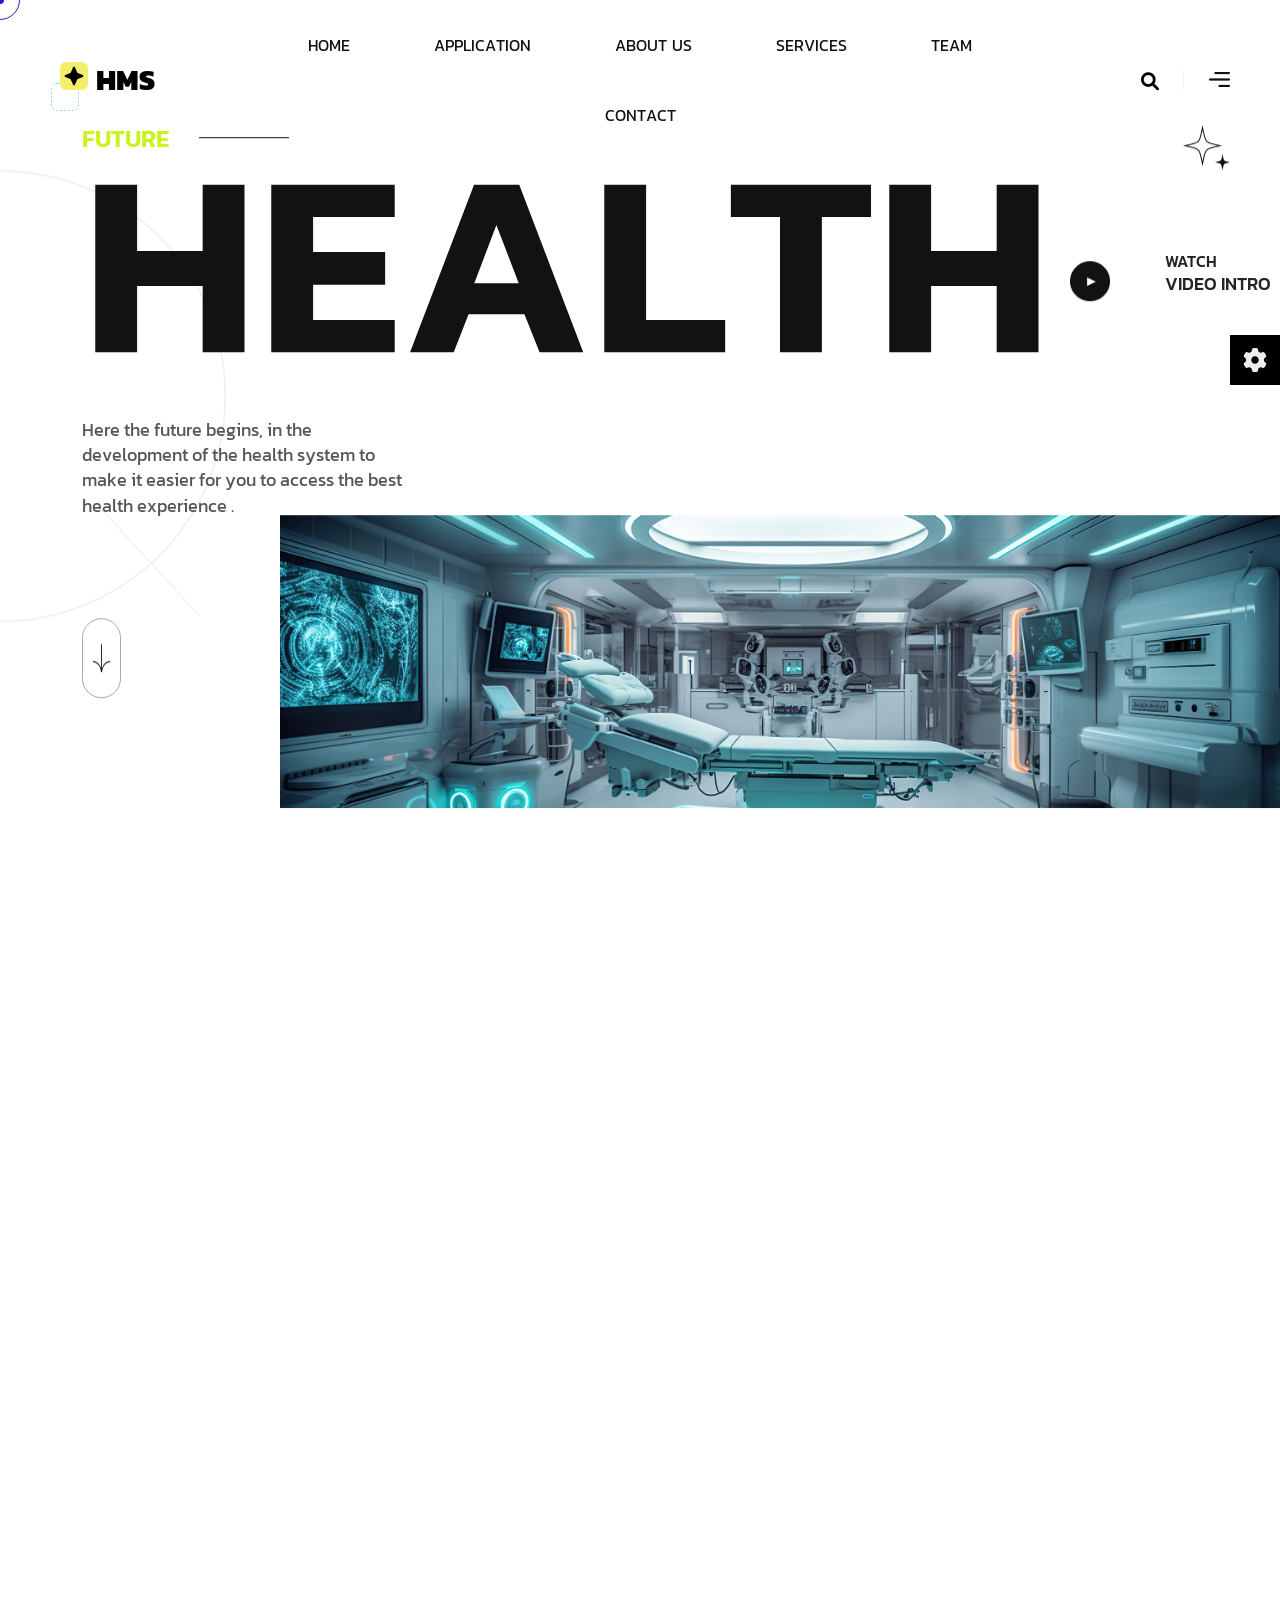
==== index.html @ f3e3e123 "First Commit" ====
<!DOCTYPE html>
<html lang="en">

<head>
    <meta charset="UTF-8">
    <meta http-equiv="X-UA-Compatible" content="IE=edge">
    <meta name="viewport" content="width=device-width, initial-scale=1.0">
    <meta name="description" content="Axtra HTML5 Template">

    <title>Home - HMS By MrEchoFi_Tanjib</title>

    <!-- Fav Icon -->
    <link rel="icon" type="image/x-icon" href="assets/imgs/logo/favicon.png">

    <!-- Google Fonts -->
    <link rel="preconnect" href="https://fonts.googleapis.com">
    <link rel="preconnect" href="https://fonts.gstatic.com" crossorigin>
    <link href="https://fonts.googleapis.com/css2?family=Kanit:wght@300;400;500;600;700&display=swap" rel="stylesheet">

    <!-- All CSS files -->
    <link rel="stylesheet" href="assets/css/bootstrap.min.css">
    <link rel="stylesheet" href="assets/css/all.min.css">
    <link rel="stylesheet" href="assets/css/swiper-bundle.min.css">
    <link rel="stylesheet" href="assets/css/progressbar.css">
    <link rel="stylesheet" href="assets/css/meanmenu.min.css">
    <link rel="stylesheet" href="assets/css/master.css">
    <link rel="stylesheet" href="style.css">
    
</head>


<body>
    <!-- Cursor Animation -->
    <div class="cursor1"></div>
    <div class="cursor2"></div>


    <!-- Preloader -->
    <div class="preloader">
        <div class="loading">
            <div class="bar bar1"></div>
            <div class="bar bar2"></div>
            <div class="bar bar3"></div>
            <div class="bar bar4"></div>
            <div class="bar bar5"></div>
            <div class="bar bar6"></div>
            <div class="bar bar7"></div>
            <div class="bar bar8"></div>
        </div>
    </div>


    <!-- Switcher Area Start -->
    <div class="switcher__area">
        <div class="switcher__icon">
            <button id="switcher_open"><i class="fa-solid fa-gear"></i></button>
            <button id="switcher_close"><i class="fa-solid fa-xmark"></i></button>
        </div>

        <div class="switcher__items">
            <div class="switcher__item">
                <div class="switch__title-wrap">
                    <h2 class="switcher__title">Cursor</h2>
                </div>
                <div class="switcher__btn">
                    <select name="cursor-style" id="cursor_style">
            <option value="1">default</option>
            <option selected value="2">animated</option>
          </select>
                </div>
            </div>

            <div class="switcher__item">
                <div class="switch__title-wrap">
                    <h2 class="switcher__title">mode</h2>
                </div>
                <div class="switcher__btn mode-type wc-col-2">
                    <button class="active" data-mode="light">light</button>
                    <button data-mode="dark">dark</button>
                </div>
            </div>

            <div class="switcher__item">
                <div class="switch__title-wrap">
                    <h2 class="switcher__title">Language Support</h2>
                </div>
                <div class="switcher__btn lang_dir wc-col-2">
                    <button class="active" data-mode="ltr">AR</button>
                    <button data-mode="rtl">EN</button>
                </div>
            </div>
        </div>
    </div>
    <!-- Switcher Area End -->



    <!-- Scroll Smoother -->
    <div class="has-smooth" id="has_smooth"></div>


    <!-- Go Top Button -->
    <button id="scroll_top" class="scroll-top"><i class="fa-solid fa-arrow-up"></i></button>


    <!-- Header area start -->
 <div class="experience"></div>  
    <header class="header__area-3">
        <div class="header__inner-3">
            <div class="header__logo-2">
                <div class="navigation__logo">
                    <div class="navigation__logo-logomark"><svg width="28" height="28" viewBox="0 0 28 28" fill="none" xmlns="http://www.w3.org/2000/svg"><rect width="28" height="28" rx="6" fill="#F3EF6A"/><path d="M13.0788 5.18059C13.4229 4.36611 14.5771 4.36611 14.9212 5.18059L17.1088 10.3591C17.2101 10.599 17.401 10.7899 17.6409 10.8912L22.8194 13.0788C23.6339 13.4229 23.6339 14.5771 22.8194 14.9212L17.6409 17.1088C17.401 17.2101 17.2101 17.401 17.1088 17.6409L14.9212 22.8194C14.5771 23.6339 13.4229 23.6339 13.0788 22.8194L10.8912 17.6409C10.7899 17.401 10.599 17.2101 10.3591 17.1088L5.18059 14.9212C4.36611 14.5771 4.36611 13.4229 5.18059 13.0788L10.3591 10.8912C10.599 10.7899 10.7899 10.599 10.8912 10.3591L13.0788 5.18059Z" fill="black"/></svg>                <svg width="28" height="28" viewBox="0 0 28 28" fill="none" xmlns="http://www.w3.org/2000/svg"><rect x="0.5" y="0.5" width="27" height="27" rx="5.5" stroke="#93D5E1" stroke-linejoin="round" stroke-dasharray="2 2"/></svg></div>
                    <h1 class="navigation__logo-title">HMS</h1>
                </div>
                <!--
                <a href="index.html" class="logo-dark"><img src="assets/imgs/logo/logo-blac.png" alt="Site Logo" height="50px" width="210px"></a>
                <a href="index.html" class="logo-light"><img src="assets/imgs/logo/site-logo-white-.png" alt="Site Logo" height="50px" width="220px"></a>
                -->
            </div>
            <div class="header__nav-2">
                <ul class="main-menu-3 menu-anim">
                    <li class="has-megamenu"><a href="#">home</a>
                        <ul class="mega-menu">
                            <li>
                                <div class="menu-heading">application</div>
                                
                                <ul>
                                    <button onclick="location.href='appication.html'" class="bu1"></button>
                                    <li><a href="application.html">review application</a></li>
                                   
                                </ul>
                            </li>
                            <li>
                                <div class="menu-heading">about us</div>
                                <ul>
                                    <li><a href="about.html">about a patient</a></li>
                                    <li><a href="about.html">about doctors</a></li>
                                    <li><a href="about.html">about medicines</a></li>
                                    
            
                                </ul>
                            </li>
                            <li>
                                <div class="menu-heading">service</div>
                                <ul>

                                    
                                    <li><a href="service.html">service patient</a></li>
                                    <li><a href="service.html">service doctors</a></li>
                                </ul>
                            </li>
                            <li>
                                <div class="menu-heading">Team</div>
                                <ul>
                                    <li><a href="ifteam.html">about team</a></li>
                                </ul>
                            </li>
                            <li>
                                <div class="menu-heading">contact</div>
                                <ul>
                                    <li><a href="contact.html">contact us</a></li>
                                   
                                    
                                </ul>
                            </li>
                        </ul>
                    </li>
                    <li><a href="application.html">application</a>
                    </li>
                    <li class="has-megamenu"><a href="about.html">ABOUT US</a>
                    </li>
                    <li><a href="service_app.html">services</a>
                        <ul class="main-dropdown">
                            <li><a href="service.html">service</a></li>
                            
                        </ul>
                    </li>
                    <li><a href="ifteam.html">team</a></li>
                    <li><a href="contact.html">CONTACT</a></li>
                </ul>
            </div>
            <div class="header__nav-icon-3">
                <button class="search-icon" id="search_icon"><i class="fa-solid fa-magnifying-glass"></i></button>
                <button class="search-icon" id="search_close"><i class="fa-solid fa-xmark"></i></button>
                <button id="open_offcanvas"><img src="assets/imgs/icon/menu-black.png" alt="Menubar Icon"></button>
            </div>
        </div>
    </header>
    <div class="header__search">
        <form action="#">
            <input type="text" name="s" id="s" placeholder="Search..">
        </form>
    </div>
    <!-- Header area end -->


    <!-- Offcanvas area start -->
    <div class="offcanvas__area">
        <div class="offcanvas__body">
            <div class="offcanvas__left">
                <div class="offcanvas__logo">

                    <div class="navigation__logo">
                        <div class="navigation__logo-logomark"><svg width="28" height="28" viewBox="0 0 28 28" fill="none" xmlns="http://www.w3.org/2000/svg"><rect width="28" height="28" rx="6" fill="#F3EF6A"/><path d="M13.0788 5.18059C13.4229 4.36611 14.5771 4.36611 14.9212 5.18059L17.1088 10.3591C17.2101 10.599 17.401 10.7899 17.6409 10.8912L22.8194 13.0788C23.6339 13.4229 23.6339 14.5771 22.8194 14.9212L17.6409 17.1088C17.401 17.2101 17.2101 17.401 17.1088 17.6409L14.9212 22.8194C14.5771 23.6339 13.4229 23.6339 13.0788 22.8194L10.8912 17.6409C10.7899 17.401 10.599 17.2101 10.3591 17.1088L5.18059 14.9212C4.36611 14.5771 4.36611 13.4229 5.18059 13.0788L10.3591 10.8912C10.599 10.7899 10.7899 10.599 10.8912 10.3591L13.0788 5.18059Z" fill="black"/></svg>                <svg width="28" height="28" viewBox="0 0 28 28" fill="none" xmlns="http://www.w3.org/2000/svg"><rect x="0.5" y="0.5" width="27" height="27" rx="5.5" stroke="#93D5E1" stroke-linejoin="round" stroke-dasharray="2 2"/></svg></div>
                        <h1 class="navigation__logo-title" style="color: white;">HMS</h1>
                    </div>

                                    
                </div>
                <div class="offcanvas__social">
                    <h3 class="social-title">Follow Us</h3>
                    <ul>
                       
                        <li><a href="#">Instagram</a></li>
                        <li><a href="#">Facebook</a></li>
                        <li><a href="#">Twitter</a></li>
                       
                    </ul>
                </div>
                <div class="offcanvas__links">
                    <ul>
                        <li><a href="about.html">About</a></li>
                        <li><a href="contact.html">contact</a></li>
                        <li><a href="service.html">service</a></li>
                        <li><a href="ifteam.html">Team</a></li>
                    </ul>
                </div>
            </div>
            <div class="offcanvas__mid">
                <div class="offcanvas__menu-wrapper">
                    <nav class="offcanvas__menu">
                        <ul class="menu-anim">
                            <li><a>home</a>
                                <ul>
                                    <li><a href="application.html">review application</a></li>
                                    
                                    <li><a href="about.html">about a patient </a></li>
                                    <li><a href="about.html">about doctors</a></li>
                                    <li><a href="about.html">about medicines</a></li>
                                    
                                    
                                    <li><a href="service.html">service patient</a></li>
                                    <li><a href="service.html">service doctors</a></li>
                                    <li><a href="ifteam.html">about team</a></li>
                                    <li><a href="contact.html">contact us</a></li>
                                    
                                </ul>
                            </li>
                            <li>
                                <a href="application.html">application</a>
                                <ul></ul>
                            </li>
                            <li>
                                <a href="about.html">about us</a>
                                <ul></ul>
                            </li>
                            <li>
                                <a>service</a>
                                <ul>

                                    <li>
                                        <a href="service.html">Service</a>
                                    </li>
                                    <li>
                                        <a href="service_app.html">service app</a>
                                        
                                    </li>
                                    
                                </ul>
                            </li>
                            <li>
                                <a href="ifteam.html">team</a>
                                <ul></ul>
                            </li>
                            <li>
                                <a href="contact.html">contact</a>
                            </li>
                        </ul>
                    </nav>
                </div>
            </div>
            <div class="offcanvas__right">
                <div class="offcanvas__search">
                    <form action="#">
                        <input type="text" name="search" placeholder="Search keyword">
                        <button><i class="fa-solid fa-magnifying-glass"></i></button>
                    </form>
                </div>
                <div class="offcanvas__contact">
                    <h3>Get in touch</h3>
                    <ul>
                        <li><a href="tel:02094980547">+880 1407296777</a></li>
                        <li><a href="HealthHup@gmail.com"> HMS_masud er mare bap@gmail.com</a></li>
                        <li>Bangladesh, West rajabazar, 58/cha/2</li>
                    </ul>
                </div>
                <img src="assets/imgs/shape/11.png" alt="shape" class="shape-1">
                <img src="assets/imgs/shape/12.png" alt="shape" class="shape-2">
            </div>
            <div class="offcanvas__close">
                <button type="button" id="close_offcanvas"><i class="fa-solid fa-xmark"></i></button>
            </div>
        </div>
    </div>
    <!-- Offcanvas area end -->


   
    
    <div id="smooth-wrapper">
        
        <div id="smooth-content">
            
            <main>


                <!-- Hero area start -->
            
                <section class="hero__area-3">
                
                    
                    
                    <div class="container">
                        <div class="row">
                            <div class="col-xxl-12">
                                <div class="hero__inner-3">
                                    <div class="sec-title-wrapper">
                                        <h2 class="sec-sub-title" style="color:#c9f31d;">Future</h2>
                                        <h3 class="sec-title title-left">Health</h3>
                                        
                                    </div>
                                    <div class="hero__text-3">
                                        <p class="hero__text-animation">Here the future begins, in the development of the health system to make it easier for you to access the best health experience .</p>
                                        



                                    </div>
                                    
                                    
                                    <div class="scroll-down">
                                        
                                        <span>
                                            
                                            <button><img src="assets/imgs/icon/arrow-down-sm.png" alt="arrow icon"></button>
                                        </span>
                                        
                                    </div>
                                    
                                    
                                </div>
                            </div>
                        </div>
                    </div>
                    
                    
                    <div class="wrapper">
                        <div class="video-info">
                            <div class="video-intro">
                                <input id="video_check" type="checkbox">
                                <div class="intro-title">
                                    <h4 class="video-title">Watch <span>video intro</span></h4>
                                    <h4 class="video-title close-video-title">Close <span>video intro</span></h4>
                                </div>
                                <div class="video">
                                    <video src="assets/video/hero-3.mp4" loop muted autoplay playsinline></video>
                                </div>

                            </div>
                        </div>
                    </div>
                    

                    <div class="hero3-img-ani">
                        <img src="assets/imgs/hero/3/1.jpeg" alt="Hero Image" class="hero3-img">
                        
                    </div>
                    
                    
                </section>
                


                <!-- Brand area start -->
                <section class="brand__area">
                    <div class="container pt-140 pb-140">
                        <div class="row">
                            <div class="col-xxl-12">
                                <h2 class="brand__title-3 title-anim">Our work with the world's largest companies
                                </h2>
                                <div class="brand__list-3">
                                    <div class="brand__item-2 fade_bottom">
                                        <img src="assets/imgs/brand/1.png" alt="Brand Logo">
                                    </div>
                                    <div class="brand__item-2 fade_bottom">
                                        <img src="assets/imgs/brand/2.png" alt="Brand Logo">
                                    </div>
                                    <div class="brand__item-2 fade_bottom">
                                        <img src="assets/imgs/brand/3.png" alt="Brand Logo">
                                    </div>
                                    <div class="brand__item-2 fade_bottom">
                                        <img src="assets/imgs/brand/4.png" alt="Brand Logo">
                                    </div>
                                    <div class="brand__item-2 fade_bottom">
                                        <img src="assets/imgs/brand/5.png" alt="Brand Logo">
                                    </div>
                                    <div class="brand__item-2 fade_bottom">
                                        <img src="assets/imgs/brand/6.png" alt="Brand Logo">
                                    </div>
                                </div>
                            </div>
                        </div>
                    </div>
                </section>
                <!-- Brand area end -->


                <!-- About area start -->
                <section class="about__area-3">
                    <div class="container pt-140 pb-110">
                        <div class="row">
                            <div class="col-xxl-6 col-xl-6 col-lg-6 col-md-6">
                                <div class="about__img-3">
                                    <img src="assets/imgs/about/3/1.jpg" alt="About Thumbnail" data-speed="auto">
                                </div>
                            </div>

                            <div class="col-xxl-6 col-xl-6 col-lg-6 col-md-6">
                                <div class="sec-title-wrapper">
                                    <h2 class="sec-sub-title title-anim">Who We Are</h2>
                                    <h3 class="sec-title title-anim">We are leading Health System Medical in Bangladesh and we proud to be a member of Mr. EchoFi Foundation.</h3>
                                </div>
                                <div class="sec-text-wrapper">
                                    <div class="sec-text text-anim">
                                        <p>We offer you an integrated health and medical system, which includes all parties from patients,
                                             doctors and even pharmacies,
                                             to make it easier for you to reach the best health in the fastest time,
                                             you can communicate with the best doctors and research in all pharmacies and you are at home using the latest technology.
                                        </p>
                                        <div class="btn_wrapper">
                                            <a class="wc-btn-light btn-hover btn-item" href="about.html"><span></span> sign up <i
                          class="fa-solid fa-arrow-right"></i></a>
                                        </div>
                                    </div>
                                </div>
                            </div>
                        </div>
                    </div>
                </section>
                <!-- About area end -->


                <!-- Service area start -->
                <section class="service__area-3 pb-150">
                    <div class="container">
                        <div class="row">
                            <div class="col-xxl-12">
                                <div class="sec-title-wrapper pt-130 text-anim">
                                    <h2 class="sec-sub-title title-anim"  >Services</h2>
                                    <h3 class="sec-title title-anim" >Our System <br> Services</h3>
                                    <p>Everyone today relies on traditional means of health and peace to visit a doctor and search for pharmacies and doctor's disclosures that may contain errors, we offer all this using artificial intelligence.</p>
                                </div>
                            </div>
                        </div>

                        <div class="row">
                            <div class="col-xx-12">
                                <div class="service__list-3">
                                    <div class="service__item-3 service_animation">
                                        <h3><a href="service-details.html" class="service__title-3">Communicate  <br>the best doctors</a></h3>
                                        <div class="service__content-3">
                                            <p> You can search for your nearest doctors, contact them and book an appointment .
                                            </p>
                                            <ul class="">
                                                <li>+ All Social Communication</li>
                                                <li>+ chating and video</li>
                                                <li> </li>
                                            </ul>
                                        </div>
                                        <div class="service__btn-3">
                                            <div class="btn_wrapper">
                                                <a href="service-details.html" class="wc-btn-black btn-hover btn-item"><span></span> Details
                          <i class="fa-solid fa-arrow-right"></i></a>
                                            </div>
                                        </div>

                                        <div class="service__hover-3" style="background-image: url(assets/imgs/service/3/1.jpg);"></div>
                                    </div>

                                    <div class="service__item-3 service_animation">
                                        <h3><a href="service-details.html" class="service__title-3 ">Application<br>as a doctor</a></h3>
                                        <div class="service__content-3">
                                            <p>You can apply to become our doctor, to reach all places.
                                            </p>
                                            <ul class="">
                                                <li>+ Application</li>
                                                <li>+ doctor</li>
                                                <li>+ prescription</li>
                                            </ul>
                                        </div>
                                        <div class="service__btn-3">
                                            <div class="btn_wrapper">
                                                <a href="service-details.html" class="wc-btn-black btn-hover btn-item"><span></span> Details
                          <i class="fa-solid fa-arrow-right"></i></a>
                                            </div>
                                        </div>

                                        <div class="service__hover-3" style="background-image: url(assets/imgs/service/3/2.jpg);"></div>
                                    </div>

                                    <div class="service__item-3 service_animation">
                                        <h3 class=""><a href="service-details.html" class="service__title-3">Electronic
                        <br>prescription</a></h3>
                                        <div class="service__content-3">
                                            <p>It is easy to write medicines, correct clerical errors, and discover opposing medicines.
                                            </p>
                                            <ul class="">
                                                <li>+ correcting errors</li>
                                                <li>+ Contradictory medicines</li>
                                                <li>+ Drug classification</li>
                                            </ul>
                                        </div>
                                        <div class="service__btn-3">
                                            <div class="btn_wrapper">
                                                <a href="service-details.html" class="wc-btn-black btn-hover btn-item"><span></span> Details
                          <i class="fa-solid fa-arrow-right"></i></a>
                                            </div>
                                        </div>

                                        <div class="service__hover-3" style="background-image: url(assets/imgs/service/3/3.jpg);"></div>
                                    </div>

                                    <div class="service__item-3 service_animation">
                                        <h3 class=""><a href="service-details.html" class="service__title-3">Pharmacy
                        <br>& Medicine</a></h3>
                                        <div class="service__content-3">
                                            <p>It features the offer of nearby pharmacies that contain the medicines you need and show alternatives to medicines that are not available in them.
                                            </p>
                                            <ul class="">
                                                <li>+ Map of pharmacies</li>
                                                <li>+ Pharmacies Classification</li>
                                                <li>+ alternative medicines</li>
                                            </ul>
                                        </div>
                                        <div class="service__btn-3">
                                            <div class="btn_wrapper">
                                                <a href="service-details.html" class="wc-btn-black btn-hover btn-item"><span></span> Details
                          <i class="fa-solid fa-arrow-right"></i></a>
                                            </div>
                                        </div>

                                        <div class="service__hover-3" style="background-image: url(assets/imgs/service/3/4.jpg);"></div>
                                    </div>

                                    <div class="service3__img-wrap">
                                        <div class="service3__img"></div>
                                    </div>
                                </div>
                            </div>

                        </div>
                    </div>
                </section>
                <!-- Service area end -->


                <!-- Portfolio area start -->
                <section class="portfolio__area-3">
                    <div class="container pt-100 pb-150">
                        <div class="row">
                            <div class="col-xxl-12">
                                <div class="sec-title-wrapper">
                                    <h2 class="sec-sub-title title-anim">Featured <br>Work</h2>
                                </div>
                            </div>
                        </div>

                        <div class="row">
                            <div class="col-xxl-12">
                                <div class="swiper portfolio__slider-3">
                                    <div class="swiper-wrapper">
                                        <div class="swiper-slide">
                                            <div class="portfolio__slide-3">
                                                <a href="service-details.html">
                                                    <h3 class="portfolio__title-3">Medical<span>integra </span> 2024</h3>
                                                    <img src="assets/imgs/portfolio/3/2.jpg" alt="Portfolio Image">
                                                </a>
                                            </div>
                                        </div>
                                        <div class="swiper-slide">
                                            <div class="portfolio__slide-3">
                                                <a href="service-details.html">
                                                    <h3 class="portfolio__title-3">Health <span>Website</span> 2025</h3>
                                                    <img src="assets/imgs/portfolio/3/1.jpg" alt="Portfolio Image">
                                                </a>
                                            </div>
                                        </div>
                                        <div class="swiper-slide">
                                            <div class="portfolio__slide-3">
                                                <a href="service-details.html">
                                                    <h3 class="portfolio__title-3">APPs <span>doctors</span> 2025</h3>
                                                    <img src="assets/imgs/portfolio/3/3.jpg" alt="Portfolio Image">
                                                </a>
                                            </div>
                                        </div>
                                        <div class="swiper-slide">
                                            <div class="portfolio__slide-3">
                                                <a href="service-details.html">
                                                    <h3 class="portfolio__title-3">PHARM <span>PRESCRIP</span> 2025</h3>
                                                    <img src="assets/imgs/portfolio/3/4.jpg" alt="Portfolio Image">
                                                </a>
                                            </div>
                                        </div>
                                    </div>

                                    <div class="swiper-pagination"></div>

                                    <div class="swiper-btn">
                                        <div class="pp-prev"><i class="fa-solid fa-arrow-left"></i></div>
                                        <div class="pp-next"><i class="fa-solid fa-arrow-right"></i></div>
                                    </div>
                                </div>
                            </div>
                        </div>
                    </div>
                </section>
                <!-- Portfolio area end -->


                <!-- Testimonial area start -->
                <section class="testimonial__area-3">
                    <div class="container">
                        <div class="row">
                            <div class="col-xxl-12">
                                <div class="swiper testimonial__slider-3">
                                    <div class="swiper-wrapper">
                                        <div class="swiper-slide testimonial__slide-3">
                                            <p>When we talk about healthup, we talk about the best model to help with health matters, it has made my life easier, I want to thank them, and I advise everyone to try it.</p>
                                            <h2 class="client__name-3">D . Md. Abu Naser Nayeem</h2>
                                            <h3 class="client__role-3">Managing Director</h3>
                                        </div>
                                        <div class="swiper-slide testimonial__slide-3">
                                            <p>When we talk about healthup, we talk about the best model to help with health matters, it has made my life easier, I want to thank them, and I advise everyone to try it.</p>
                                            <h2 class="client__name-3">D . Tanjib Isham</h2>
                                            <h3 class="client__role-3">Managing Director</h3>
                                        </div>
                                        <div class="swiper-slide testimonial__slide-3">
                                            <p>When we talk about healthup, we talk about the best model to help with health matters, it has made my life easier, I want to thank them, and I advise everyone to try it.</p>
                                            <h2 class="client__name-3">Mr. EchoFi</h2>
                                            <h3 class="client__role-3">Managing Director</h3>
                                        </div>
                                        <div class="swiper-slide testimonial__slide-3">
                                            <p>When we talk about healthup, we talk about the best model to help with health matters, it has made my life easier, I want to thank them, and I advise everyone to try it.</p>
                                            <h2 class="client__name-3">Abdullah Al Masud</h2>
                                            <h3 class="client__role-3">Managing Director</h3>
                                        </div>
                                        <div class="swiper-slide testimonial__slide-3">
                                            <p>When we talk about healthup, we talk about the best model to help with health matters, it has made my life easier, I want to thank them, and I advise everyone to try it.</p>
                                            <h2 class="client__name-3">Rudro</h2>
                                            <h3 class="client__role-3">Managing Director</h3>
                                        </div>
                                    </div>
                                    <div class="next-button swipper-btn"><i class="fa-solid fa-arrow-left"></i></div>
                                    <div class="prev-button swipper-btn"><i class="fa-solid fa-arrow-right"></i></div>
                                </div>
                            </div>
                        </div>
                    </div>
                    <div class="testimonial__images-3 animation_image_zoom">
                        <img src="assets/imgs/testimonial/3/1.jpg" alt="testimonial Image" class="testimonial3__img">
                        <img src="assets/imgs/testimonial/3/2.jpg" alt="testimonial Image" class="testimonial3__img-2">
                        <img src="assets/imgs/testimonial/3/3.jpg" alt="testimonial Image" class="testimonial3__img-3">
                        <img src="assets/imgs/testimonial/3/4.jpg" alt="testimonial Image" class="testimonial3__img-4">
                        <img src="assets/imgs/testimonial/3/5.jpg" alt="testimonial Image" class="testimonial3__img-5">
                        <img src="assets/imgs/testimonial/3/6.jpg" alt="testimonial Image" class="testimonial3__img-6">
                    </div>
                </section>
                <!-- Testimonial area end -->


                <!-- Workflow area start -->
                <section class="workflow__area-3">
                    <div class="workflow__wrapper-3">
                        <div class="choose-wrapper wf_panel">
                            <div class="container">
                                <div class="row">
                                    <div class="col-xxl-12">
                                        <div class="choose-title-wrapper">
                                            <h2 class="choose-title title-anim">why <br> choose us</h2>
                                        </div>
                                    </div>
                                </div>
                            </div>
                        </div>

                        <div class="research__area wf_panel pt-150">
                            <div class="container inner_content">
                                <div class="row">
                                    <div class="col-xxl-6 col-xl-6 col-lg-6">
                                        <div class="sec-title-wrapper">
                                            <h2 class="sec-sub-title">why <br>choose us</h2>
                                            <h3 class="sec-title">Keword,Research Strategy, Survey, & Analytics</h3>
                                            <p>Attention, we take out our round glasses and our sweater with elbow patches to go back to the origins of the user experience: the first mention of the user and its importance was born in the
                                            </p>
                                        </div>
                                        <ul class="research__tools">
                                            <li><a href="#">Google</a></li>
                                            <li><a href="#">pinterest</a></li>
                                            <li><a href="#">Instagram</a></li>
                                        </ul>
                                    </div>
                                    <div class="col-xxl-6 col-xl-6 col-lg-6">
                                        <div class="research__list">
                                            <div class="research__item">
                                                <div class="research__number">
                                                    <span>60%</span>
                                                </div>
                                                <div class="research__info">
                                                    <h4 class="research__title">Strategy</h4>
                                                    <p>A strategy that helps and facilitates the stages of use, to improve the experience of use.</p>
                                                </div>
                                            </div>

                                            <div class="research__item">
                                                <div class="research__number">
                                                    <span>95%</span>
                                                </div>
                                                <div class="research__info">
                                                    <h4 class="research__title">Audience</h4>
                                                    <p>Always see our audience with us and nominate it for everyone.</p>
                                                </div>
                                            </div>

                                            <div class="research__item">
                                                <div class="research__number">
                                                    <span>70%</span>
                                                </div>
                                                <div class="research__info">
                                                    <h4 class="research__title">Keyword</h4>
                                                    <p>A strategy that helps and facilitates the stages of use, to improve the experience of use.</p>
                                                </div>
                                            </div>
                                        </div>
                                    </div>
                                </div>
                            </div>
                        </div>

                        <div class="counter__area-3 wf_panel">
                            <div class="container">
                                <div class="row">
                                    <div class="col-xxl-12">
                                        <div class="sec-title-wrapper">
                                            <h2 class="sec-sub-title">Why <br>Choose Us</h2>
                                        </div>
                                    </div>
                                </div>
                                <div class="row">
                                    <div class="col-xxl-5 col-xl-5 col-lg-5 col-md-5">
                                        <div class="counter__wrapper-3">
                                            <div class="counter__item-3">
                                                <h2 class="counter__number">25k</h2>
                                                <p>Active <br> Doctor</p>
                                            </div>
                                            <div class="counter__item-3">
                                                <h2 class="counter__number">10k+</h2>
                                                <p>Happy <br>customers</p>
                                            </div>
                                            <div class="counter__item-3">
                                                <h2 class="counter__number">10</h2>
                                                <p>Years <br>experiences</p>
                                            </div>
                                            <div class="counter__item-3">
                                                <h2 class="counter__number">15</h2>
                                                <p>Awards <br>achievement</p>
                                            </div>
                                        </div>
                                    </div>
                                    <div class="col-xxl-7 col-xl-7 col-lg-7 col-md-7">
                                        <div class="counter__img-3">
                                            <img src="assets/imgs/thumb/counter-3.png" alt="Counter Image">
                                        </div>
                                    </div>
                                </div>
                            </div>
                        </div>

                        <!-- CTA area start -->
                        <div class="cta__area-3 wf_panel">
                            <div class="container pt-150 pb-150">
                                <div class="row">
                                    <div class="col-xxl-12">
                                        <div class="cta__content-3">
                                            <p class="cta__sub-title-2">Are you thinking about changing your life?</p>
                                            <h2 class="cta__title-2">Let’s make something great together!</h2>
                                            <div class="btn_wrapper">
                                                <a href="contact.html" class="wc-btn-black btn-hover btn-item"><span></span>Sign <br>UP
                           <i class="fa-solid fa-arrow-right"></i></a>
                                            </div>
                                        </div>
                                    </div>
                                </div>
                            </div>
                        </div>
                        <!-- CTA area end -->

                    </div>
                </section>
                <!-- Workflow area end -->



                <!-- Price area start -->
                <section class="price__area pt-130 pb-140">
                    <div class="container">
                        <div class="row">
                            <div class="col-xxl-6 col-xl-6 col-lg-6">
                                <div class="sec-title-wrapper">
                                    <h2 class="sec-sub-title title-anim">Pricing Table</h2>
                                    <h3 class="sec-title title-anim">Be kind to your <br>mind</h3>
                                </div>
                                <div class="faq__list-3">
                                    <div class="accordion" id="accordionExample">
                                        <div class="accordion-item">
                                            <h2 class="accordion-header" id="headingOne">
                                                <button class="accordion-button" type="button" data-bs-toggle="collapse" data-bs-target="#collapseOne" aria-expanded="true" aria-controls="collapseOne">
                                                    Communicate the Best Doctors All Time
                        </button>
                                            </h2>
                                            <div id="collapseOne" class="accordion-collapse collapse show" aria-labelledby="headingOne" data-bs-parent="#accordionExample">
                                                <div class="accordion-body">
                                                    <p>You can search for your nearest doctors, contact them and book an appointment with them at all times on all days of the week You can search for your nearest doctors, contact them and book an appointment with them at all times on all days of the week .
                                                    </p>
                                                </div>
                                            </div>
                                        </div>

                                        <div class="accordion-item">
                                            <h2 class="accordion-header" id="headingTwo">
                                                <button class="accordion-button collapsed" type="button" data-bs-toggle="collapse" data-bs-target="#collapseTwo" aria-expanded="false" aria-controls="collapseTwo">
                                                    Special Department for All Doctors 
                        </button>
                                            </h2>
                                            <div id="collapseTwo" class="accordion-collapse collapse" aria-labelledby="headingTwo" data-bs-parent="#accordionExample">
                                                <div class="accordion-body">
                                                    <p>You can apply to become our doctor, to reach all patients at any time to facilitate the access process You can apply to become our doctor, to reach all patients at any time to facilitate the access process .
                                                    </p>
                                                </div>
                                            </div>
                                        </div>

                                        <div class="accordion-item">
                                            <h2 class="accordion-header" id="headingThree">
                                                <button class="accordion-button collapsed" type="button" data-bs-toggle="collapse" data-bs-target="#collapseThree" aria-expanded="false" aria-controls="collapseThree">
                                                    Electronic Workshop with High Performance
                        </button>
                                            </h2>
                                            <div id="collapseThree" class="accordion-collapse collapse" aria-labelledby="headingThree" data-bs-parent="#accordionExample">
                                                <div class="accordion-body">
                                                    <p>It is easy to write medicines, correct clerical errors, and discover opposing medicines It is easy to write medicines, correct clerical errors, and discover opposing medicines.
                                                    </p>
                                                </div>
                                            </div>
                                        </div>

                                        <div class="accordion-item">
                                            <h2 class="accordion-header" id="headingFour">
                                                <button class="accordion-button collapsed" type="button" data-bs-toggle="collapse" data-bs-target="#collapseFour" aria-expanded="false" aria-controls="collapseFour">
                                                    Complete collection of medicines classified
                        </button>
                                            </h2>
                                            <div id="collapseFour" class="accordion-collapse collapse" aria-labelledby="headingFour" data-bs-parent="#accordionExample">
                                                <div class="accordion-body">
                                                    <p>It features the offer of nearby pharmacies that contain the medicines you need and show alternatives to medicines that are not available in them .
                                                    </p>
                                                </div>
                                            </div>
                                        </div>

                                        <div class="accordion-item">
                                            <h2 class="accordion-header" id="headingFive">
                                                <button class="accordion-button collapsed" type="button" data-bs-toggle="collapse" data-bs-target="#collapseFive" aria-expanded="false" aria-controls="collapseFive">
                                                    Health Hup Mobile Application
                        </button>
                                            </h2>
                                            <div id="collapseFive" class="accordion-collapse collapse" aria-labelledby="headingFive" data-bs-parent="#accordionExample">
                                                <div class="accordion-body">
                                                    <p>A fast access app for all the possible functions we offer A fast access app for all the possible functions we offer .
                                                    </p>
                                                </div>
                                            </div>
                                        </div>
                                    </div>
                                </div>
                            </div>

                            <div class="col-xxl-6 col-xl-6 col-lg-6">
                                <div class="price__table">
                                    <div class="price__item animation_from_bottom">
                                        <div class="price__icon"><span><i class="fa-solid fa-check"></i></span></div>
                                        <div class="price__info">
                                            <h2 class="price__type">Yearly</h2>
                                            <h3 class="price__title">14 days free</h3>
                                            <p>Subscription fee is 5000 taka and automatically renews each year.</p>
                                        </div>
                                        <div class="price__amount">
                                            <h4 class="best-value">Best Value</h4>
                                            <p>5000 taka<span> .99</span></p>
                                        </div>
                                    </div>

                                    <div class="price__item animation_from_top">
                                        <div class="price__icon"><span><i class="fa-solid fa-check"></i></span></div>
                                        <div class="price__info">
                                            <h2 class="price__type">Monthly</h2>
                                            <h3 class="price__title">7 days free</h3>
                                            <p>Subscription fee is 1000 taka and automatically renews each year.</p>
                                        </div>
                                        <div class="price__amount">
                                            <p>1200 taka<span> .99</span></p>
                                        </div>
                                    </div>
                                </div>
                                <div class="price__btn btn_wrapper">
                                    <a href="contact.html" class="wc-btn-black btn-hover btn-item"><span></span> Try it <br>Free Now <i
                      class="fa-solid fa-arrow-right"></i></a>
                                </div>
                            </div>
                        </div>
                    </div>
                </section>
                <!-- Price area end -->


                <!-- Blog area start -->
                <section class="blog__area-3 pb-140 blog__animation">
                    <div class="container">
                        <div class="row ">
                            <div class="col-xxl-12">
                                <div class="sec-title-wrapper text-anim pt-130">
                                    <h2 class="sec-sub-title">Recent Blog</h2>
                                    <h3 class="sec-title title-anim">Read Updated <br>Journal</h3>
                                    <p>Read our blog and try to see everything From every perspective. Our passion lies Make everything healthy and easy for everyone. </p>
                                </div>
                            </div>
                        </div>

                        <div class="row">
                            <div class="col-xxl-6 col-xl-6 col-lg-6">
                                <article class="blog__item-3">
                                    <div class="blog__img-wrapper-3">
                                        <a href="service.html">
                                            <div class="img-box">
                                                <img class="image-box__item" src="assets/imgs/blog/3/1.jpg" alt="Blog Thumbnail">
                                                <img class="image-box__item" src="assets/imgs/blog/3/1.jpg" alt="BLog Thumbnail">
                                            </div>
                                        </a>
                                    </div>
                                    <div class="blog__info-3">
                                        <h4 class="blog__meta"><a href="service.html">update </a> . 02 FAB 2025</h4>
                                        <h5><a href="service.html" class="blog__title-3">Improved AI performance to provide the best health experience</a></h5>
                                        <a href="service.html" class="blog__btn">Read More <span><i
                          class="fa-solid fa-arrow-right"></i></span></a>
                                    </div>
                                </article>
                            </div>

                            <div class="col-xxl-6 col-xl-6 col-lg-6">
                                <article class="blog__item-3">
                                    <div class="blog__img-wrapper-3">
                                        <a href="service.html">
                                            <div class="img-box">
                                                <img class="image-box__item" src="assets/imgs/blog/3/2.jpg" alt="Blog Thumbnail">
                                                <img class="image-box__item" src="assets/imgs/blog/3/2.jpg" alt="BLog Thumbnail">
                                            </div>
                                        </a>
                                    </div>
                                    <div class="blog__info-3">
                                        <h4 class="blog__meta"><a href="service.html">update </a> . 02 FRI 2025</h4>
                                        <h5><a href="service.html" class="blog__title-3">Add Registration Feature as a Doctor</a></h5>
                                        <a href="service.html" class="blog__btn">Read More <span><i
                          class="fa-solid fa-arrow-right"></i></span></a>
                                    </div>
                                </article>
                            </div>
                        </div>
                    </div>
                </section>
                <!-- Blog area end -->

            </main>



            <!-- Footer area start -->
            <footer class="footer__area-3">
                <div class="footer__top-3">
                    <div class="footer__top-wrapper-3">
                        
                        <div class="footer__logo-3 pt-120">
                            <div class="navigation__logo">
                                <div class="navigation__logo-logomark"><svg width="28" height="28" viewBox="0 0 28 28" fill="none" xmlns="http://www.w3.org/2000/svg"><rect width="28" height="28" rx="6" fill="#F3EF6A"/><path d="M13.0788 5.18059C13.4229 4.36611 14.5771 4.36611 14.9212 5.18059L17.1088 10.3591C17.2101 10.599 17.401 10.7899 17.6409 10.8912L22.8194 13.0788C23.6339 13.4229 23.6339 14.5771 22.8194 14.9212L17.6409 17.1088C17.401 17.2101 17.2101 17.401 17.1088 17.6409L14.9212 22.8194C14.5771 23.6339 13.4229 23.6339 13.0788 22.8194L10.8912 17.6409C10.7899 17.401 10.599 17.2101 10.3591 17.1088L5.18059 14.9212C4.36611 14.5771 4.36611 13.4229 5.18059 13.0788L10.3591 10.8912C10.599 10.7899 10.7899 10.599 10.8912 10.3591L13.0788 5.18059Z" fill="black"/></svg>                <svg width="28" height="28" viewBox="0 0 28 28" fill="none" xmlns="http://www.w3.org/2000/svg"><rect x="0.5" y="0.5" width="27" height="27" rx="5.5" stroke="#93D5E1" stroke-linejoin="round" stroke-dasharray="2 2"/></svg></div>
                                <h1 class="navigation__logo-title" style="color: white;">HMS</h1>
                            </div>
                            <br>
                            <br>
                            
                            <!--
                            <img src="assets/imgs/logo/site-logo-white-2.png" alt="Footer Logo" height="50px" width="220px">
                            -->
                            <p>You are now in the process of turning your life easier and healthier with Health Hup We offer .
                            </p>
                        </div>
                        <div class="footer__social-3">
                            <ul>
                                <li><a href="#">facebook</a></li>
                                <li><a href="#">Twitter</a></li>
                                <li><a href="#">Linkedin</a></li>
                                <li><a href="#">Instagram</a></li>
                            </ul>
                        </div>
                        <div class="footer__contact-3">
                            <a class="end" href="contact.html">Let’s talk</a>
                        </div>
                    </div>
                </div>

                <div class="footer__btm-3">
                    <div class="container-fluid">
                        <div class="row">
                            <div class="col-xxl-4 col-xl-4 col-lg-4">
                                <div class="footer__copyright-3">
                                    <p>© 2025 | Alrights reserved by <a href="#" target="_blank">MrEchoFi_Tanjib</a>
                                    </p>
                                </div>
                            </div>
                            <div class="col-xxl-8 col-xl-8 col-lg-8">
                                <div class="footer__nav-2">
                                    <ul class="footer-menu-2 menu-anim">
                                        <li><a href="about.html">about us</a></li>
                                        <li><a href="contact.html">contact</a></li>
                                        <li><a href="ifteam.html">Team</a></li>
                                        <li><a href="application.html">App</a></li>
                                    </ul>
                                </div>
                            </div>
                        </div>
                    </div>
                </div>
            </footer>
            <!-- Footer area end -->


        </div>
    </div>



    <!-- All JS files -->
    <script src="assets/js/jquery-3.6.0.min.js"></script>
    <script src="assets/js/bootstrap.bundle.min.js"></script>
    <script src="assets/js/swiper-bundle.min.js"></script>
    <script src="assets/js/counter.js"></script>
    <script src="assets/js/gsap.min.js"></script>
    <script src="assets/js/ScrollTrigger.min.js"></script>
    <script src="assets/js/ScrollToPlugin.min.js"></script>
    <script src="assets/js/ScrollSmoother.min.js"></script>
    <script src="assets/js/SplitText.min.js"></script>
    <script src="assets/js/chroma.min.js"></script>
    <script src="assets/js/mixitup.min.js"></script>
    <script src="assets/js/vanilla-tilt.js"></script>
    <script src="assets/js/jquery.meanmenu.min.js"></script>
    <script src="assets/js/main.js"></script>

</body>

</html>
---- assets/css/all.min.css ----
.fa {
    font-family: var(--fa-style-family, "Font Awesome 6 Free");
    font-weight: var(--fa-style, 900)
}

.fa,
.fa-brands,
.fa-duotone,
.fa-light,
.fa-regular,
.fa-solid,
.fa-thin,
.fab,
.fad,
.fal,
.far,
.fas,
.fat {
    -moz-osx-font-smoothing: grayscale;
    -webkit-font-smoothing: antialiased;
    display: var(--fa-display, inline-block);
    font-style: normal;
    font-variant: normal;
    line-height: 1;
    text-rendering: auto
}

.fa-1x {
    font-size: 1em
}

.fa-2x {
    font-size: 2em
}

.fa-3x {
    font-size: 3em
}

.fa-4x {
    font-size: 4em
}

.fa-5x {
    font-size: 5em
}

.fa-6x {
    font-size: 6em
}

.fa-7x {
    font-size: 7em
}

.fa-8x {
    font-size: 8em
}

.fa-9x {
    font-size: 9em
}

.fa-10x {
    font-size: 10em
}

.fa-2xs {
    font-size: .625em;
    line-height: .1em;
    vertical-align: .225em
}

.fa-xs {
    font-size: .75em;
    line-height: .08333em;
    vertical-align: .125em
}

.fa-sm {
    font-size: .875em;
    line-height: .07143em;
    vertical-align: .05357em
}

.fa-lg {
    font-size: 1.25em;
    line-height: .05em;
    vertical-align: -.075em
}

.fa-xl {
    font-size: 1.5em;
    line-height: .04167em;
    vertical-align: -.125em
}

.fa-2xl {
    font-size: 2em;
    line-height: .03125em;
    vertical-align: -.1875em
}

.fa-fw {
    text-align: center;
    width: 1.25em
}

.fa-ul {
    list-style-type: none;
    margin-left: var(--fa-li-margin, 2.5em);
    padding-left: 0
}

.fa-ul>li {
    position: relative
}

.fa-li {
    left: calc(var(--fa-li-width, 2em)*-1);
    position: absolute;
    text-align: center;
    width: var(--fa-li-width, 2em);
    line-height: inherit
}

.fa-border {
    border-radius: var(--fa-border-radius, .1em);
    border: var(--fa-border-width, .08em) var(--fa-border-style, solid) var(--fa-border-color, #eee);
    padding: var(--fa-border-padding, .2em .25em .15em)
}

.fa-pull-left {
    float: left;
    margin-right: var(--fa-pull-margin, .3em)
}

.fa-pull-right {
    float: right;
    margin-left: var(--fa-pull-margin, .3em)
}

.fa-beat {
    -webkit-animation-name: fa-beat;
    animation-name: fa-beat;
    -webkit-animation-delay: var(--fa-animation-delay, 0);
    animation-delay: var(--fa-animation-delay, 0);
    -webkit-animation-direction: var(--fa-animation-direction, normal);
    animation-direction: var(--fa-animation-direction, normal);
    -webkit-animation-duration: var(--fa-animation-duration, 1s);
    animation-duration: var(--fa-animation-duration, 1s);
    -webkit-animation-iteration-count: var(--fa-animation-iteration-count, infinite);
    animation-iteration-count: var(--fa-animation-iteration-count, infinite);
    -webkit-animation-timing-function: var(--fa-animation-timing, ease-in-out);
    animation-timing-function: var(--fa-animation-timing, ease-in-out)
}

.fa-bounce {
    -webkit-animation-name: fa-bounce;
    animation-name: fa-bounce;
    -webkit-animation-delay: var(--fa-animation-delay, 0);
    animation-delay: var(--fa-animation-delay, 0);
    -webkit-animation-direction: var(--fa-animation-direction, normal);
    animation-direction: var(--fa-animation-direction, normal);
    -webkit-animation-duration: var(--fa-animation-duration, 1s);
    animation-duration: var(--fa-animation-duration, 1s);
    -webkit-animation-iteration-count: var(--fa-animation-iteration-count, infinite);
    animation-iteration-count: var(--fa-animation-iteration-count, infinite);
    -webkit-animation-timing-function: var(--fa-animation-timing, cubic-bezier(.28, .84, .42, 1));
    animation-timing-function: var(--fa-animation-timing, cubic-bezier(.28, .84, .42, 1))
}

.fa-fade {
    -webkit-animation-name: fa-fade;
    animation-name: fa-fade;
    -webkit-animation-iteration-count: var(--fa-animation-iteration-count, infinite);
    animation-iteration-count: var(--fa-animation-iteration-count, infinite);
    -webkit-animation-timing-function: var(--fa-animation-timing, cubic-bezier(.4, 0, .6, 1));
    animation-timing-function: var(--fa-animation-timing, cubic-bezier(.4, 0, .6, 1))
}

.fa-beat-fade,
.fa-fade {
    -webkit-animation-delay: var(--fa-animation-delay, 0);
    animation-delay: var(--fa-animation-delay, 0);
    -webkit-animation-direction: var(--fa-animation-direction, normal);
    animation-direction: var(--fa-animation-direction, normal);
    -webkit-animation-duration: var(--fa-animation-duration, 1s);
    animation-duration: var(--fa-animation-duration, 1s)
}

.fa-beat-fade {
    -webkit-animation-name: fa-beat-fade;
    animation-name: fa-beat-fade;
    -webkit-animation-iteration-count: var(--fa-animation-iteration-count, infinite);
    animation-iteration-count: var(--fa-animation-iteration-count, infinite);
    -webkit-animation-timing-function: var(--fa-animation-timing, cubic-bezier(.4, 0, .6, 1));
    animation-timing-function: var(--fa-animation-timing, cubic-bezier(.4, 0, .6, 1))
}

.fa-flip {
    -webkit-animation-name: fa-flip;
    animation-name: fa-flip;
    -webkit-animation-delay: var(--fa-animation-delay, 0);
    animation-delay: var(--fa-animation-delay, 0);
    -webkit-animation-direction: var(--fa-animation-direction, normal);
    animation-direction: var(--fa-animation-direction, normal);
    -webkit-animation-duration: var(--fa-animation-duration, 1s);
    animation-duration: var(--fa-animation-duration, 1s);
    -webkit-animation-iteration-count: var(--fa-animation-iteration-count, infinite);
    animation-iteration-count: var(--fa-animation-iteration-count, infinite);
    -webkit-animation-timing-function: var(--fa-animation-timing, ease-in-out);
    animation-timing-function: var(--fa-animation-timing, ease-in-out)
}

.fa-shake {
    -webkit-animation-name: fa-shake;
    animation-name: fa-shake;
    -webkit-animation-duration: var(--fa-animation-duration, 1s);
    animation-duration: var(--fa-animation-duration, 1s);
    -webkit-animation-iteration-count: var(--fa-animation-iteration-count, infinite);
    animation-iteration-count: var(--fa-animation-iteration-count, infinite);
    -webkit-animation-timing-function: var(--fa-animation-timing, linear);
    animation-timing-function: var(--fa-animation-timing, linear)
}

.fa-shake,
.fa-spin {
    -webkit-animation-delay: var(--fa-animation-delay, 0);
    animation-delay: var(--fa-animation-delay, 0);
    -webkit-animation-direction: var(--fa-animation-direction, normal);
    animation-direction: var(--fa-animation-direction, normal)
}

.fa-spin {
    -webkit-animation-name: fa-spin;
    animation-name: fa-spin;
    -webkit-animation-duration: var(--fa-animation-duration, 2s);
    animation-duration: var(--fa-animation-duration, 2s);
    -webkit-animation-iteration-count: var(--fa-animation-iteration-count, infinite);
    animation-iteration-count: var(--fa-animation-iteration-count, infinite);
    -webkit-animation-timing-function: var(--fa-animation-timing, linear);
    animation-timing-function: var(--fa-animation-timing, linear)
}

.fa-spin-reverse {
    --fa-animation-direction: reverse
}

.fa-pulse,
.fa-spin-pulse {
    -webkit-animation-name: fa-spin;
    animation-name: fa-spin;
    -webkit-animation-direction: var(--fa-animation-direction, normal);
    animation-direction: var(--fa-animation-direction, normal);
    -webkit-animation-duration: var(--fa-animation-duration, 1s);
    animation-duration: var(--fa-animation-duration, 1s);
    -webkit-animation-iteration-count: var(--fa-animation-iteration-count, infinite);
    animation-iteration-count: var(--fa-animation-iteration-count, infinite);
    -webkit-animation-timing-function: var(--fa-animation-timing, steps(8));
    animation-timing-function: var(--fa-animation-timing, steps(8))
}

@media (prefers-reduced-motion:reduce) {
    .fa-beat,
    .fa-beat-fade,
    .fa-bounce,
    .fa-fade,
    .fa-flip,
    .fa-pulse,
    .fa-shake,
    .fa-spin,
    .fa-spin-pulse {
        -webkit-animation-delay: -1ms;
        animation-delay: -1ms;
        -webkit-animation-duration: 1ms;
        animation-duration: 1ms;
        -webkit-animation-iteration-count: 1;
        animation-iteration-count: 1;
        transition-delay: 0s;
        transition-duration: 0s
    }
}

@-webkit-keyframes fa-beat {
    0%,
    90% {
        -webkit-transform: scale(1);
        transform: scale(1)
    }
    45% {
        -webkit-transform: scale(var(--fa-beat-scale, 1.25));
        transform: scale(var(--fa-beat-scale, 1.25))
    }
}

@keyframes fa-beat {
    0%,
    90% {
        -webkit-transform: scale(1);
        transform: scale(1)
    }
    45% {
        -webkit-transform: scale(var(--fa-beat-scale, 1.25));
        transform: scale(var(--fa-beat-scale, 1.25))
    }
}

@-webkit-keyframes fa-bounce {
    0% {
        -webkit-transform: scale(1) translateY(0);
        transform: scale(1) translateY(0)
    }
    10% {
        -webkit-transform: scale(var(--fa-bounce-start-scale-x, 1.1), var(--fa-bounce-start-scale-y, .9)) translateY(0);
        transform: scale(var(--fa-bounce-start-scale-x, 1.1), var(--fa-bounce-start-scale-y, .9)) translateY(0)
    }
    30% {
        -webkit-transform: scale(var(--fa-bounce-jump-scale-x, .9), var(--fa-bounce-jump-scale-y, 1.1)) translateY(var(--fa-bounce-height, -.5em));
        transform: scale(var(--fa-bounce-jump-scale-x, .9), var(--fa-bounce-jump-scale-y, 1.1)) translateY(var(--fa-bounce-height, -.5em))
    }
    50% {
        -webkit-transform: scale(var(--fa-bounce-land-scale-x, 1.05), var(--fa-bounce-land-scale-y, .95)) translateY(0);
        transform: scale(var(--fa-bounce-land-scale-x, 1.05), var(--fa-bounce-land-scale-y, .95)) translateY(0)
    }
    57% {
        -webkit-transform: scale(1) translateY(var(--fa-bounce-rebound, -.125em));
        transform: scale(1) translateY(var(--fa-bounce-rebound, -.125em))
    }
    64% {
        -webkit-transform: scale(1) translateY(0);
        transform: scale(1) translateY(0)
    }
    to {
        -webkit-transform: scale(1) translateY(0);
        transform: scale(1) translateY(0)
    }
}

@keyframes fa-bounce {
    0% {
        -webkit-transform: scale(1) translateY(0);
        transform: scale(1) translateY(0)
    }
    10% {
        -webkit-transform: scale(var(--fa-bounce-start-scale-x, 1.1), var(--fa-bounce-start-scale-y, .9)) translateY(0);
        transform: scale(var(--fa-bounce-start-scale-x, 1.1), var(--fa-bounce-start-scale-y, .9)) translateY(0)
    }
    30% {
        -webkit-transform: scale(var(--fa-bounce-jump-scale-x, .9), var(--fa-bounce-jump-scale-y, 1.1)) translateY(var(--fa-bounce-height, -.5em));
        transform: scale(var(--fa-bounce-jump-scale-x, .9), var(--fa-bounce-jump-scale-y, 1.1)) translateY(var(--fa-bounce-height, -.5em))
    }
    50% {
        -webkit-transform: scale(var(--fa-bounce-land-scale-x, 1.05), var(--fa-bounce-land-scale-y, .95)) translateY(0);
        transform: scale(var(--fa-bounce-land-scale-x, 1.05), var(--fa-bounce-land-scale-y, .95)) translateY(0)
    }
    57% {
        -webkit-transform: scale(1) translateY(var(--fa-bounce-rebound, -.125em));
        transform: scale(1) translateY(var(--fa-bounce-rebound, -.125em))
    }
    64% {
        -webkit-transform: scale(1) translateY(0);
        transform: scale(1) translateY(0)
    }
    to {
        -webkit-transform: scale(1) translateY(0);
        transform: scale(1) translateY(0)
    }
}

@-webkit-keyframes fa-fade {
    50% {
        opacity: var(--fa-fade-opacity, .4)
    }
}

@keyframes fa-fade {
    50% {
        opacity: var(--fa-fade-opacity, .4)
    }
}

@-webkit-keyframes fa-beat-fade {
    0%,
    to {
        opacity: var(--fa-beat-fade-opacity, .4);
        -webkit-transform: scale(1);
        transform: scale(1)
    }
    50% {
        opacity: 1;
        -webkit-transform: scale(var(--fa-beat-fade-scale, 1.125));
        transform: scale(var(--fa-beat-fade-scale, 1.125))
    }
}

@keyframes fa-beat-fade {
    0%,
    to {
        opacity: var(--fa-beat-fade-opacity, .4);
        -webkit-transform: scale(1);
        transform: scale(1)
    }
    50% {
        opacity: 1;
        -webkit-transform: scale(var(--fa-beat-fade-scale, 1.125));
        transform: scale(var(--fa-beat-fade-scale, 1.125))
    }
}

@-webkit-keyframes fa-flip {
    50% {
        -webkit-transform: rotate3d(var(--fa-flip-x, 0), var(--fa-flip-y, 1), var(--fa-flip-z, 0), var(--fa-flip-angle, -180deg));
        transform: rotate3d(var(--fa-flip-x, 0), var(--fa-flip-y, 1), var(--fa-flip-z, 0), var(--fa-flip-angle, -180deg))
    }
}

@keyframes fa-flip {
    50% {
        -webkit-transform: rotate3d(var(--fa-flip-x, 0), var(--fa-flip-y, 1), var(--fa-flip-z, 0), var(--fa-flip-angle, -180deg));
        transform: rotate3d(var(--fa-flip-x, 0), var(--fa-flip-y, 1), var(--fa-flip-z, 0), var(--fa-flip-angle, -180deg))
    }
}

@-webkit-keyframes fa-shake {
    0% {
        -webkit-transform: rotate(-15deg);
        transform: rotate(-15deg)
    }
    4% {
        -webkit-transform: rotate(15deg);
        transform: rotate(15deg)
    }
    8%,
    24% {
        -webkit-transform: rotate(-18deg);
        transform: rotate(-18deg)
    }
    12%,
    28% {
        -webkit-transform: rotate(18deg);
        transform: rotate(18deg)
    }
    16% {
        -webkit-transform: rotate(-22deg);
        transform: rotate(-22deg)
    }
    20% {
        -webkit-transform: rotate(22deg);
        transform: rotate(22deg)
    }
    32% {
        -webkit-transform: rotate(-12deg);
        transform: rotate(-12deg)
    }
    36% {
        -webkit-transform: rotate(12deg);
        transform: rotate(12deg)
    }
    40%,
    to {
        -webkit-transform: rotate(0deg);
        transform: rotate(0deg)
    }
}

@keyframes fa-shake {
    0% {
        -webkit-transform: rotate(-15deg);
        transform: rotate(-15deg)
    }
    4% {
        -webkit-transform: rotate(15deg);
        transform: rotate(15deg)
    }
    8%,
    24% {
        -webkit-transform: rotate(-18deg);
        transform: rotate(-18deg)
    }
    12%,
    28% {
        -webkit-transform: rotate(18deg);
        transform: rotate(18deg)
    }
    16% {
        -webkit-transform: rotate(-22deg);
        transform: rotate(-22deg)
    }
    20% {
        -webkit-transform: rotate(22deg);
        transform: rotate(22deg)
    }
    32% {
        -webkit-transform: rotate(-12deg);
        transform: rotate(-12deg)
    }
    36% {
        -webkit-transform: rotate(12deg);
        transform: rotate(12deg)
    }
    40%,
    to {
        -webkit-transform: rotate(0deg);
        transform: rotate(0deg)
    }
}

@-webkit-keyframes fa-spin {
    0% {
        -webkit-transform: rotate(0deg);
        transform: rotate(0deg)
    }
    to {
        -webkit-transform: rotate(1turn);
        transform: rotate(1turn)
    }
}

@keyframes fa-spin {
    0% {
        -webkit-transform: rotate(0deg);
        transform: rotate(0deg)
    }
    to {
        -webkit-transform: rotate(1turn);
        transform: rotate(1turn)
    }
}

.fa-rotate-90 {
    -webkit-transform: rotate(90deg);
    transform: rotate(90deg)
}

.fa-rotate-180 {
    -webkit-transform: rotate(180deg);
    transform: rotate(180deg)
}

.fa-rotate-270 {
    -webkit-transform: rotate(270deg);
    transform: rotate(270deg)
}

.fa-flip-horizontal {
    -webkit-transform: scaleX(-1);
    transform: scaleX(-1)
}

.fa-flip-vertical {
    -webkit-transform: scaleY(-1);
    transform: scaleY(-1)
}

.fa-flip-both,
.fa-flip-horizontal.fa-flip-vertical {
    -webkit-transform: scale(-1);
    transform: scale(-1)
}

.fa-rotate-by {
    -webkit-transform: rotate(var(--fa-rotate-angle, none));
    transform: rotate(var(--fa-rotate-angle, none))
}

.fa-stack {
    display: inline-block;
    height: 2em;
    line-height: 2em;
    position: relative;
    vertical-align: middle;
    width: 2.5em
}

.fa-stack-1x,
.fa-stack-2x {
    left: 0;
    position: absolute;
    text-align: center;
    width: 100%;
    z-index: var(--fa-stack-z-index, auto)
}

.fa-stack-1x {
    line-height: inherit
}

.fa-stack-2x {
    font-size: 2em
}

.fa-inverse {
    color: var(--fa-inverse, #fff)
}

.fa-0:before {
    content: "\30"
}

.fa-1:before {
    content: "\31"
}

.fa-2:before {
    content: "\32"
}

.fa-3:before {
    content: "\33"
}

.fa-4:before {
    content: "\34"
}

.fa-5:before {
    content: "\35"
}

.fa-6:before {
    content: "\36"
}

.fa-7:before {
    content: "\37"
}

.fa-8:before {
    content: "\38"
}

.fa-9:before {
    content: "\39"
}

.fa-a:before {
    content: "\41"
}

.fa-address-book:before,
.fa-contact-book:before {
    content: "\f2b9"
}

.fa-address-card:before,
.fa-contact-card:before,
.fa-vcard:before {
    content: "\f2bb"
}

.fa-align-center:before {
    content: "\f037"
}

.fa-align-justify:before {
    content: "\f039"
}

.fa-align-left:before {
    content: "\f036"
}

.fa-align-right:before {
    content: "\f038"
}

.fa-anchor:before {
    content: "\f13d"
}

.fa-anchor-circle-check:before {
    content: "\e4aa"
}

.fa-anchor-circle-exclamation:before {
    content: "\e4ab"
}

.fa-anchor-circle-xmark:before {
    content: "\e4ac"
}

.fa-anchor-lock:before {
    content: "\e4ad"
}

.fa-angle-down:before {
    content: "\f107"
}

.fa-angle-left:before {
    content: "\f104"
}

.fa-angle-right:before {
    content: "\f105"
}

.fa-angle-up:before {
    content: "\f106"
}

.fa-angle-double-down:before,
.fa-angles-down:before {
    content: "\f103"
}

.fa-angle-double-left:before,
.fa-angles-left:before {
    content: "\f100"
}

.fa-angle-double-right:before,
.fa-angles-right:before {
    content: "\f101"
}

.fa-angle-double-up:before,
.fa-angles-up:before {
    content: "\f102"
}

.fa-ankh:before {
    content: "\f644"
}

.fa-apple-alt:before,
.fa-apple-whole:before {
    content: "\f5d1"
}

.fa-archway:before {
    content: "\f557"
}

.fa-arrow-down:before {
    content: "\f063"
}

.fa-arrow-down-1-9:before,
.fa-sort-numeric-asc:before,
.fa-sort-numeric-down:before {
    content: "\f162"
}

.fa-arrow-down-9-1:before,
.fa-sort-numeric-desc:before,
.fa-sort-numeric-down-alt:before {
    content: "\f886"
}

.fa-arrow-down-a-z:before,
.fa-sort-alpha-asc:before,
.fa-sort-alpha-down:before {
    content: "\f15d"
}

.fa-arrow-down-long:before,
.fa-long-arrow-down:before {
    content: "\f175"
}

.fa-arrow-down-short-wide:before,
.fa-sort-amount-desc:before,
.fa-sort-amount-down-alt:before {
    content: "\f884"
}

.fa-arrow-down-up-across-line:before {
    content: "\e4af"
}

.fa-arrow-down-up-lock:before {
    content: "\e4b0"
}

.fa-arrow-down-wide-short:before,
.fa-sort-amount-asc:before,
.fa-sort-amount-down:before {
    content: "\f160"
}

.fa-arrow-down-z-a:before,
.fa-sort-alpha-desc:before,
.fa-sort-alpha-down-alt:before {
    content: "\f881"
}

.fa-arrow-left:before {
    content: "\f060"
}

.fa-arrow-left-long:before,
.fa-long-arrow-left:before {
    content: "\f177"
}

.fa-arrow-pointer:before,
.fa-mouse-pointer:before {
    content: "\f245"
}

.fa-arrow-right:before {
    content: "\f061"
}

.fa-arrow-right-arrow-left:before,
.fa-exchange:before {
    content: "\f0ec"
}

.fa-arrow-right-from-bracket:before,
.fa-sign-out:before {
    content: "\f08b"
}

.fa-arrow-right-long:before,
.fa-long-arrow-right:before {
    content: "\f178"
}

.fa-arrow-right-to-bracket:before,
.fa-sign-in:before {
    content: "\f090"
}

.fa-arrow-right-to-city:before {
    content: "\e4b3"
}

.fa-arrow-left-rotate:before,
.fa-arrow-rotate-back:before,
.fa-arrow-rotate-backward:before,
.fa-arrow-rotate-left:before,
.fa-undo:before {
    content: "\f0e2"
}

.fa-arrow-right-rotate:before,
.fa-arrow-rotate-forward:before,
.fa-arrow-rotate-right:before,
.fa-redo:before {
    content: "\f01e"
}

.fa-arrow-trend-down:before {
    content: "\e097"
}

.fa-arrow-trend-up:before {
    content: "\e098"
}

.fa-arrow-turn-down:before,
.fa-level-down:before {
    content: "\f149"
}

.fa-arrow-turn-up:before,
.fa-level-up:before {
    content: "\f148"
}

.fa-arrow-up:before {
    content: "\f062"
}

.fa-arrow-up-1-9:before,
.fa-sort-numeric-up:before {
    content: "\f163"
}

.fa-arrow-up-9-1:before,
.fa-sort-numeric-up-alt:before {
    content: "\f887"
}

.fa-arrow-up-a-z:before,
.fa-sort-alpha-up:before {
    content: "\f15e"
}

.fa-arrow-up-from-bracket:before {
    content: "\e09a"
}

.fa-arrow-up-from-ground-water:before {
    content: "\e4b5"
}

.fa-arrow-up-from-water-pump:before {
    content: "\e4b6"
}

.fa-arrow-up-long:before,
.fa-long-arrow-up:before {
    content: "\f176"
}

.fa-arrow-up-right-dots:before {
    content: "\e4b7"
}

.fa-arrow-up-right-from-square:before,
.fa-external-link:before {
    content: "\f08e"
}

.fa-arrow-up-short-wide:before,
.fa-sort-amount-up-alt:before {
    content: "\f885"
}

.fa-arrow-up-wide-short:before,
.fa-sort-amount-up:before {
    content: "\f161"
}

.fa-arrow-up-z-a:before,
.fa-sort-alpha-up-alt:before {
    content: "\f882"
}

.fa-arrows-down-to-line:before {
    content: "\e4b8"
}

.fa-arrows-down-to-people:before {
    content: "\e4b9"
}

.fa-arrows-h:before,
.fa-arrows-left-right:before {
    content: "\f07e"
}

.fa-arrows-left-right-to-line:before {
    content: "\e4ba"
}

.fa-arrows-rotate:before,
.fa-refresh:before,
.fa-sync:before {
    content: "\f021"
}

.fa-arrows-spin:before {
    content: "\e4bb"
}

.fa-arrows-split-up-and-left:before {
    content: "\e4bc"
}

.fa-arrows-to-circle:before {
    content: "\e4bd"
}

.fa-arrows-to-dot:before {
    content: "\e4be"
}

.fa-arrows-to-eye:before {
    content: "\e4bf"
}

.fa-arrows-turn-right:before {
    content: "\e4c0"
}

.fa-arrows-turn-to-dots:before {
    content: "\e4c1"
}

.fa-arrows-up-down:before,
.fa-arrows-v:before {
    content: "\f07d"
}

.fa-arrows-up-down-left-right:before,
.fa-arrows:before {
    content: "\f047"
}

.fa-arrows-up-to-line:before {
    content: "\e4c2"
}

.fa-asterisk:before {
    content: "\2a"
}

.fa-at:before {
    content: "\40"
}

.fa-atom:before {
    content: "\f5d2"
}

.fa-audio-description:before {
    content: "\f29e"
}

.fa-austral-sign:before {
    content: "\e0a9"
}

.fa-award:before {
    content: "\f559"
}

.fa-b:before {
    content: "\42"
}

.fa-baby:before {
    content: "\f77c"
}

.fa-baby-carriage:before,
.fa-carriage-baby:before {
    content: "\f77d"
}

.fa-backward:before {
    content: "\f04a"
}

.fa-backward-fast:before,
.fa-fast-backward:before {
    content: "\f049"
}

.fa-backward-step:before,
.fa-step-backward:before {
    content: "\f048"
}

.fa-bacon:before {
    content: "\f7e5"
}

.fa-bacteria:before {
    content: "\e059"
}

.fa-bacterium:before {
    content: "\e05a"
}

.fa-bag-shopping:before,
.fa-shopping-bag:before {
    content: "\f290"
}

.fa-bahai:before,
.fa-haykal:before {
    content: "\f666"
}

.fa-baht-sign:before {
    content: "\e0ac"
}

.fa-ban:before,
.fa-cancel:before {
    content: "\f05e"
}

.fa-ban-smoking:before,
.fa-smoking-ban:before {
    content: "\f54d"
}

.fa-band-aid:before,
.fa-bandage:before {
    content: "\f462"
}

.fa-barcode:before {
    content: "\f02a"
}

.fa-bars:before,
.fa-navicon:before {
    content: "\f0c9"
}

.fa-bars-progress:before,
.fa-tasks-alt:before {
    content: "\f828"
}

.fa-bars-staggered:before,
.fa-reorder:before,
.fa-stream:before {
    content: "\f550"
}

.fa-baseball-ball:before,
.fa-baseball:before {
    content: "\f433"
}

.fa-baseball-bat-ball:before {
    content: "\f432"
}

.fa-basket-shopping:before,
.fa-shopping-basket:before {
    content: "\f291"
}

.fa-basketball-ball:before,
.fa-basketball:before {
    content: "\f434"
}

.fa-bath:before,
.fa-bathtub:before {
    content: "\f2cd"
}

.fa-battery-0:before,
.fa-battery-empty:before {
    content: "\f244"
}

.fa-battery-5:before,
.fa-battery-full:before,
.fa-battery:before {
    content: "\f240"
}

.fa-battery-3:before,
.fa-battery-half:before {
    content: "\f242"
}

.fa-battery-2:before,
.fa-battery-quarter:before {
    content: "\f243"
}

.fa-battery-4:before,
.fa-battery-three-quarters:before {
    content: "\f241"
}

.fa-bed:before {
    content: "\f236"
}

.fa-bed-pulse:before,
.fa-procedures:before {
    content: "\f487"
}

.fa-beer-mug-empty:before,
.fa-beer:before {
    content: "\f0fc"
}

.fa-bell:before {
    content: "\f0f3"
}

.fa-bell-concierge:before,
.fa-concierge-bell:before {
    content: "\f562"
}

.fa-bell-slash:before {
    content: "\f1f6"
}

.fa-bezier-curve:before {
    content: "\f55b"
}

.fa-bicycle:before {
    content: "\f206"
}

.fa-binoculars:before {
    content: "\f1e5"
}

.fa-biohazard:before {
    content: "\f780"
}

.fa-bitcoin-sign:before {
    content: "\e0b4"
}

.fa-blender:before {
    content: "\f517"
}

.fa-blender-phone:before {
    content: "\f6b6"
}

.fa-blog:before {
    content: "\f781"
}

.fa-bold:before {
    content: "\f032"
}

.fa-bolt:before,
.fa-zap:before {
    content: "\f0e7"
}

.fa-bolt-lightning:before {
    content: "\e0b7"
}

.fa-bomb:before {
    content: "\f1e2"
}

.fa-bone:before {
    content: "\f5d7"
}

.fa-bong:before {
    content: "\f55c"
}

.fa-book:before {
    content: "\f02d"
}

.fa-atlas:before,
.fa-book-atlas:before {
    content: "\f558"
}

.fa-bible:before,
.fa-book-bible:before {
    content: "\f647"
}

.fa-book-bookmark:before {
    content: "\e0bb"
}

.fa-book-journal-whills:before,
.fa-journal-whills:before {
    content: "\f66a"
}

.fa-book-medical:before {
    content: "\f7e6"
}

.fa-book-open:before {
    content: "\f518"
}

.fa-book-open-reader:before,
.fa-book-reader:before {
    content: "\f5da"
}

.fa-book-quran:before,
.fa-quran:before {
    content: "\f687"
}

.fa-book-dead:before,
.fa-book-skull:before {
    content: "\f6b7"
}

.fa-book-tanakh:before,
.fa-tanakh:before {
    content: "\f827"
}

.fa-bookmark:before {
    content: "\f02e"
}

.fa-border-all:before {
    content: "\f84c"
}

.fa-border-none:before {
    content: "\f850"
}

.fa-border-style:before,
.fa-border-top-left:before {
    content: "\f853"
}

.fa-bore-hole:before {
    content: "\e4c3"
}

.fa-bottle-droplet:before {
    content: "\e4c4"
}

.fa-bottle-water:before {
    content: "\e4c5"
}

.fa-bowl-food:before {
    content: "\e4c6"
}

.fa-bowl-rice:before {
    content: "\e2eb"
}

.fa-bowling-ball:before {
    content: "\f436"
}

.fa-box:before {
    content: "\f466"
}

.fa-archive:before,
.fa-box-archive:before {
    content: "\f187"
}

.fa-box-open:before {
    content: "\f49e"
}

.fa-box-tissue:before {
    content: "\e05b"
}

.fa-boxes-packing:before {
    content: "\e4c7"
}

.fa-boxes-alt:before,
.fa-boxes-stacked:before,
.fa-boxes:before {
    content: "\f468"
}

.fa-braille:before {
    content: "\f2a1"
}

.fa-brain:before {
    content: "\f5dc"
}

.fa-brazilian-real-sign:before {
    content: "\e46c"
}

.fa-bread-slice:before {
    content: "\f7ec"
}

.fa-bridge:before {
    content: "\e4c8"
}

.fa-bridge-circle-check:before {
    content: "\e4c9"
}

.fa-bridge-circle-exclamation:before {
    content: "\e4ca"
}

.fa-bridge-circle-xmark:before {
    content: "\e4cb"
}

.fa-bridge-lock:before {
    content: "\e4cc"
}

.fa-bridge-water:before {
    content: "\e4ce"
}

.fa-briefcase:before {
    content: "\f0b1"
}

.fa-briefcase-medical:before {
    content: "\f469"
}

.fa-broom:before {
    content: "\f51a"
}

.fa-broom-ball:before,
.fa-quidditch-broom-ball:before,
.fa-quidditch:before {
    content: "\f458"
}

.fa-brush:before {
    content: "\f55d"
}

.fa-bucket:before {
    content: "\e4cf"
}

.fa-bug:before {
    content: "\f188"
}

.fa-bug-slash:before {
    content: "\e490"
}

.fa-bugs:before {
    content: "\e4d0"
}

.fa-building:before {
    content: "\f1ad"
}

.fa-building-circle-arrow-right:before {
    content: "\e4d1"
}

.fa-building-circle-check:before {
    content: "\e4d2"
}

.fa-building-circle-exclamation:before {
    content: "\e4d3"
}

.fa-building-circle-xmark:before {
    content: "\e4d4"
}

.fa-bank:before,
.fa-building-columns:before,
.fa-institution:before,
.fa-museum:before,
.fa-university:before {
    content: "\f19c"
}

.fa-building-flag:before {
    content: "\e4d5"
}

.fa-building-lock:before {
    content: "\e4d6"
}

.fa-building-ngo:before {
    content: "\e4d7"
}

.fa-building-shield:before {
    content: "\e4d8"
}

.fa-building-un:before {
    content: "\e4d9"
}

.fa-building-user:before {
    content: "\e4da"
}

.fa-building-wheat:before {
    content: "\e4db"
}

.fa-bullhorn:before {
    content: "\f0a1"
}

.fa-bullseye:before {
    content: "\f140"
}

.fa-burger:before,
.fa-hamburger:before {
    content: "\f805"
}

.fa-burst:before {
    content: "\e4dc"
}

.fa-bus:before {
    content: "\f207"
}

.fa-bus-alt:before,
.fa-bus-simple:before {
    content: "\f55e"
}

.fa-briefcase-clock:before,
.fa-business-time:before {
    content: "\f64a"
}

.fa-c:before {
    content: "\43"
}

.fa-cable-car:before,
.fa-tram:before {
    content: "\f7da"
}

.fa-birthday-cake:before,
.fa-cake-candles:before,
.fa-cake:before {
    content: "\f1fd"
}

.fa-calculator:before {
    content: "\f1ec"
}

.fa-calendar:before {
    content: "\f133"
}

.fa-calendar-check:before {
    content: "\f274"
}

.fa-calendar-day:before {
    content: "\f783"
}

.fa-calendar-alt:before,
.fa-calendar-days:before {
    content: "\f073"
}

.fa-calendar-minus:before {
    content: "\f272"
}

.fa-calendar-plus:before {
    content: "\f271"
}

.fa-calendar-week:before {
    content: "\f784"
}

.fa-calendar-times:before,
.fa-calendar-xmark:before {
    content: "\f273"
}

.fa-camera-alt:before,
.fa-camera:before {
    content: "\f030"
}

.fa-camera-retro:before {
    content: "\f083"
}

.fa-camera-rotate:before {
    content: "\e0d8"
}

.fa-campground:before {
    content: "\f6bb"
}

.fa-candy-cane:before {
    content: "\f786"
}

.fa-cannabis:before {
    content: "\f55f"
}

.fa-capsules:before {
    content: "\f46b"
}

.fa-automobile:before,
.fa-car:before {
    content: "\f1b9"
}

.fa-battery-car:before,
.fa-car-battery:before {
    content: "\f5df"
}

.fa-car-burst:before,
.fa-car-crash:before {
    content: "\f5e1"
}

.fa-car-on:before {
    content: "\e4dd"
}

.fa-car-alt:before,
.fa-car-rear:before {
    content: "\f5de"
}

.fa-car-side:before {
    content: "\f5e4"
}

.fa-car-tunnel:before {
    content: "\e4de"
}

.fa-caravan:before {
    content: "\f8ff"
}

.fa-caret-down:before {
    content: "\f0d7"
}

.fa-caret-left:before {
    content: "\f0d9"
}

.fa-caret-right:before {
    content: "\f0da"
}

.fa-caret-up:before {
    content: "\f0d8"
}

.fa-carrot:before {
    content: "\f787"
}

.fa-cart-arrow-down:before {
    content: "\f218"
}

.fa-cart-flatbed:before,
.fa-dolly-flatbed:before {
    content: "\f474"
}

.fa-cart-flatbed-suitcase:before,
.fa-luggage-cart:before {
    content: "\f59d"
}

.fa-cart-plus:before {
    content: "\f217"
}

.fa-cart-shopping:before,
.fa-shopping-cart:before {
    content: "\f07a"
}

.fa-cash-register:before {
    content: "\f788"
}

.fa-cat:before {
    content: "\f6be"
}

.fa-cedi-sign:before {
    content: "\e0df"
}

.fa-cent-sign:before {
    content: "\e3f5"
}

.fa-certificate:before {
    content: "\f0a3"
}

.fa-chair:before {
    content: "\f6c0"
}

.fa-blackboard:before,
.fa-chalkboard:before {
    content: "\f51b"
}

.fa-chalkboard-teacher:before,
.fa-chalkboard-user:before {
    content: "\f51c"
}

.fa-champagne-glasses:before,
.fa-glass-cheers:before {
    content: "\f79f"
}

.fa-charging-station:before {
    content: "\f5e7"
}

.fa-area-chart:before,
.fa-chart-area:before {
    content: "\f1fe"
}

.fa-bar-chart:before,
.fa-chart-bar:before {
    content: "\f080"
}

.fa-chart-column:before {
    content: "\e0e3"
}

.fa-chart-gantt:before {
    content: "\e0e4"
}

.fa-chart-line:before,
.fa-line-chart:before {
    content: "\f201"
}

.fa-chart-pie:before,
.fa-pie-chart:before {
    content: "\f200"
}

.fa-chart-simple:before {
    content: "\e473"
}

.fa-check:before {
    content: "\f00c"
}

.fa-check-double:before {
    content: "\f560"
}

.fa-check-to-slot:before,
.fa-vote-yea:before {
    content: "\f772"
}

.fa-cheese:before {
    content: "\f7ef"
}

.fa-chess:before {
    content: "\f439"
}

.fa-chess-bishop:before {
    content: "\f43a"
}

.fa-chess-board:before {
    content: "\f43c"
}

.fa-chess-king:before {
    content: "\f43f"
}

.fa-chess-knight:before {
    content: "\f441"
}

.fa-chess-pawn:before {
    content: "\f443"
}

.fa-chess-queen:before {
    content: "\f445"
}

.fa-chess-rook:before {
    content: "\f447"
}

.fa-chevron-down:before {
    content: "\f078"
}

.fa-chevron-left:before {
    content: "\f053"
}

.fa-chevron-right:before {
    content: "\f054"
}

.fa-chevron-up:before {
    content: "\f077"
}

.fa-child:before {
    content: "\f1ae"
}

.fa-child-dress:before {
    content: "\e59c"
}

.fa-child-reaching:before {
    content: "\e59d"
}

.fa-child-rifle:before {
    content: "\e4e0"
}

.fa-children:before {
    content: "\e4e1"
}

.fa-church:before {
    content: "\f51d"
}

.fa-circle:before {
    content: "\f111"
}

.fa-arrow-circle-down:before,
.fa-circle-arrow-down:before {
    content: "\f0ab"
}

.fa-arrow-circle-left:before,
.fa-circle-arrow-left:before {
    content: "\f0a8"
}

.fa-arrow-circle-right:before,
.fa-circle-arrow-right:before {
    content: "\f0a9"
}

.fa-arrow-circle-up:before,
.fa-circle-arrow-up:before {
    content: "\f0aa"
}

.fa-check-circle:before,
.fa-circle-check:before {
    content: "\f058"
}

.fa-chevron-circle-down:before,
.fa-circle-chevron-down:before {
    content: "\f13a"
}

.fa-chevron-circle-left:before,
.fa-circle-chevron-left:before {
    content: "\f137"
}

.fa-chevron-circle-right:before,
.fa-circle-chevron-right:before {
    content: "\f138"
}

.fa-chevron-circle-up:before,
.fa-circle-chevron-up:before {
    content: "\f139"
}

.fa-circle-dollar-to-slot:before,
.fa-donate:before {
    content: "\f4b9"
}

.fa-circle-dot:before,
.fa-dot-circle:before {
    content: "\f192"
}

.fa-arrow-alt-circle-down:before,
.fa-circle-down:before {
    content: "\f358"
}

.fa-circle-exclamation:before,
.fa-exclamation-circle:before {
    content: "\f06a"
}

.fa-circle-h:before,
.fa-hospital-symbol:before {
    content: "\f47e"
}

.fa-adjust:before,
.fa-circle-half-stroke:before {
    content: "\f042"
}

.fa-circle-info:before,
.fa-info-circle:before {
    content: "\f05a"
}

.fa-arrow-alt-circle-left:before,
.fa-circle-left:before {
    content: "\f359"
}

.fa-circle-minus:before,
.fa-minus-circle:before {
    content: "\f056"
}

.fa-circle-nodes:before {
    content: "\e4e2"
}

.fa-circle-notch:before {
    content: "\f1ce"
}

.fa-circle-pause:before,
.fa-pause-circle:before {
    content: "\f28b"
}

.fa-circle-play:before,
.fa-play-circle:before {
    content: "\f144"
}

.fa-circle-plus:before,
.fa-plus-circle:before {
    content: "\f055"
}

.fa-circle-question:before,
.fa-question-circle:before {
    content: "\f059"
}

.fa-circle-radiation:before,
.fa-radiation-alt:before {
    content: "\f7ba"
}

.fa-arrow-alt-circle-right:before,
.fa-circle-right:before {
    content: "\f35a"
}

.fa-circle-stop:before,
.fa-stop-circle:before {
    content: "\f28d"
}

.fa-arrow-alt-circle-up:before,
.fa-circle-up:before {
    content: "\f35b"
}

.fa-circle-user:before,
.fa-user-circle:before {
    content: "\f2bd"
}

.fa-circle-xmark:before,
.fa-times-circle:before,
.fa-xmark-circle:before {
    content: "\f057"
}

.fa-city:before {
    content: "\f64f"
}

.fa-clapperboard:before {
    content: "\e131"
}

.fa-clipboard:before {
    content: "\f328"
}

.fa-clipboard-check:before {
    content: "\f46c"
}

.fa-clipboard-list:before {
    content: "\f46d"
}

.fa-clipboard-question:before {
    content: "\e4e3"
}

.fa-clipboard-user:before {
    content: "\f7f3"
}

.fa-clock-four:before,
.fa-clock:before {
    content: "\f017"
}

.fa-clock-rotate-left:before,
.fa-history:before {
    content: "\f1da"
}

.fa-clone:before {
    content: "\f24d"
}

.fa-closed-captioning:before {
    content: "\f20a"
}

.fa-cloud:before {
    content: "\f0c2"
}

.fa-cloud-arrow-down:before,
.fa-cloud-download-alt:before,
.fa-cloud-download:before {
    content: "\f0ed"
}

.fa-cloud-arrow-up:before,
.fa-cloud-upload-alt:before,
.fa-cloud-upload:before {
    content: "\f0ee"
}

.fa-cloud-bolt:before,
.fa-thunderstorm:before {
    content: "\f76c"
}

.fa-cloud-meatball:before {
    content: "\f73b"
}

.fa-cloud-moon:before {
    content: "\f6c3"
}

.fa-cloud-moon-rain:before {
    content: "\f73c"
}

.fa-cloud-rain:before {
    content: "\f73d"
}

.fa-cloud-showers-heavy:before {
    content: "\f740"
}

.fa-cloud-showers-water:before {
    content: "\e4e4"
}

.fa-cloud-sun:before {
    content: "\f6c4"
}

.fa-cloud-sun-rain:before {
    content: "\f743"
}

.fa-clover:before {
    content: "\e139"
}

.fa-code:before {
    content: "\f121"
}

.fa-code-branch:before {
    content: "\f126"
}

.fa-code-commit:before {
    content: "\f386"
}

.fa-code-compare:before {
    content: "\e13a"
}

.fa-code-fork:before {
    content: "\e13b"
}

.fa-code-merge:before {
    content: "\f387"
}

.fa-code-pull-request:before {
    content: "\e13c"
}

.fa-coins:before {
    content: "\f51e"
}

.fa-colon-sign:before {
    content: "\e140"
}

.fa-comment:before {
    content: "\f075"
}

.fa-comment-dollar:before {
    content: "\f651"
}

.fa-comment-dots:before,
.fa-commenting:before {
    content: "\f4ad"
}

.fa-comment-medical:before {
    content: "\f7f5"
}

.fa-comment-slash:before {
    content: "\f4b3"
}

.fa-comment-sms:before,
.fa-sms:before {
    content: "\f7cd"
}

.fa-comments:before {
    content: "\f086"
}

.fa-comments-dollar:before {
    content: "\f653"
}

.fa-compact-disc:before {
    content: "\f51f"
}

.fa-compass:before {
    content: "\f14e"
}

.fa-compass-drafting:before,
.fa-drafting-compass:before {
    content: "\f568"
}

.fa-compress:before {
    content: "\f066"
}

.fa-computer:before {
    content: "\e4e5"
}

.fa-computer-mouse:before,
.fa-mouse:before {
    content: "\f8cc"
}

.fa-cookie:before {
    content: "\f563"
}

.fa-cookie-bite:before {
    content: "\f564"
}

.fa-copy:before {
    content: "\f0c5"
}

.fa-copyright:before {
    content: "\f1f9"
}

.fa-couch:before {
    content: "\f4b8"
}

.fa-cow:before {
    content: "\f6c8"
}

.fa-credit-card-alt:before,
.fa-credit-card:before {
    content: "\f09d"
}

.fa-crop:before {
    content: "\f125"
}

.fa-crop-alt:before,
.fa-crop-simple:before {
    content: "\f565"
}

.fa-cross:before {
    content: "\f654"
}

.fa-crosshairs:before {
    content: "\f05b"
}

.fa-crow:before {
    content: "\f520"
}

.fa-crown:before {
    content: "\f521"
}

.fa-crutch:before {
    content: "\f7f7"
}

.fa-cruzeiro-sign:before {
    content: "\e152"
}

.fa-cube:before {
    content: "\f1b2"
}

.fa-cubes:before {
    content: "\f1b3"
}

.fa-cubes-stacked:before {
    content: "\e4e6"
}

.fa-d:before {
    content: "\44"
}

.fa-database:before {
    content: "\f1c0"
}

.fa-backspace:before,
.fa-delete-left:before {
    content: "\f55a"
}

.fa-democrat:before {
    content: "\f747"
}

.fa-desktop-alt:before,
.fa-desktop:before {
    content: "\f390"
}

.fa-dharmachakra:before {
    content: "\f655"
}

.fa-diagram-next:before {
    content: "\e476"
}

.fa-diagram-predecessor:before {
    content: "\e477"
}

.fa-diagram-project:before,
.fa-project-diagram:before {
    content: "\f542"
}

.fa-diagram-successor:before {
    content: "\e47a"
}

.fa-diamond:before {
    content: "\f219"
}

.fa-diamond-turn-right:before,
.fa-directions:before {
    content: "\f5eb"
}

.fa-dice:before {
    content: "\f522"
}

.fa-dice-d20:before {
    content: "\f6cf"
}

.fa-dice-d6:before {
    content: "\f6d1"
}

.fa-dice-five:before {
    content: "\f523"
}

.fa-dice-four:before {
    content: "\f524"
}

.fa-dice-one:before {
    content: "\f525"
}

.fa-dice-six:before {
    content: "\f526"
}

.fa-dice-three:before {
    content: "\f527"
}

.fa-dice-two:before {
    content: "\f528"
}

.fa-disease:before {
    content: "\f7fa"
}

.fa-display:before {
    content: "\e163"
}

.fa-divide:before {
    content: "\f529"
}

.fa-dna:before {
    content: "\f471"
}

.fa-dog:before {
    content: "\f6d3"
}

.fa-dollar-sign:before,
.fa-dollar:before,
.fa-usd:before {
    content: "\24"
}

.fa-dolly-box:before,
.fa-dolly:before {
    content: "\f472"
}

.fa-dong-sign:before {
    content: "\e169"
}

.fa-door-closed:before {
    content: "\f52a"
}

.fa-door-open:before {
    content: "\f52b"
}

.fa-dove:before {
    content: "\f4ba"
}

.fa-compress-alt:before,
.fa-down-left-and-up-right-to-center:before {
    content: "\f422"
}

.fa-down-long:before,
.fa-long-arrow-alt-down:before {
    content: "\f309"
}

.fa-download:before {
    content: "\f019"
}

.fa-dragon:before {
    content: "\f6d5"
}

.fa-draw-polygon:before {
    content: "\f5ee"
}

.fa-droplet:before,
.fa-tint:before {
    content: "\f043"
}

.fa-droplet-slash:before,
.fa-tint-slash:before {
    content: "\f5c7"
}

.fa-drum:before {
    content: "\f569"
}

.fa-drum-steelpan:before {
    content: "\f56a"
}

.fa-drumstick-bite:before {
    content: "\f6d7"
}

.fa-dumbbell:before {
    content: "\f44b"
}

.fa-dumpster:before {
    content: "\f793"
}

.fa-dumpster-fire:before {
    content: "\f794"
}

.fa-dungeon:before {
    content: "\f6d9"
}

.fa-e:before {
    content: "\45"
}

.fa-deaf:before,
.fa-deafness:before,
.fa-ear-deaf:before,
.fa-hard-of-hearing:before {
    content: "\f2a4"
}

.fa-assistive-listening-systems:before,
.fa-ear-listen:before {
    content: "\f2a2"
}

.fa-earth-africa:before,
.fa-globe-africa:before {
    content: "\f57c"
}

.fa-earth-america:before,
.fa-earth-americas:before,
.fa-earth:before,
.fa-globe-americas:before {
    content: "\f57d"
}

.fa-earth-asia:before,
.fa-globe-asia:before {
    content: "\f57e"
}

.fa-earth-europe:before,
.fa-globe-europe:before {
    content: "\f7a2"
}

.fa-earth-oceania:before,
.fa-globe-oceania:before {
    content: "\e47b"
}

.fa-egg:before {
    content: "\f7fb"
}

.fa-eject:before {
    content: "\f052"
}

.fa-elevator:before {
    content: "\e16d"
}

.fa-ellipsis-h:before,
.fa-ellipsis:before {
    content: "\f141"
}

.fa-ellipsis-v:before,
.fa-ellipsis-vertical:before {
    content: "\f142"
}

.fa-envelope:before {
    content: "\f0e0"
}

.fa-envelope-circle-check:before {
    content: "\e4e8"
}

.fa-envelope-open:before {
    content: "\f2b6"
}

.fa-envelope-open-text:before {
    content: "\f658"
}

.fa-envelopes-bulk:before,
.fa-mail-bulk:before {
    content: "\f674"
}

.fa-equals:before {
    content: "\3d"
}

.fa-eraser:before {
    content: "\f12d"
}

.fa-ethernet:before {
    content: "\f796"
}

.fa-eur:before,
.fa-euro-sign:before,
.fa-euro:before {
    content: "\f153"
}

.fa-exclamation:before {
    content: "\21"
}

.fa-expand:before {
    content: "\f065"
}

.fa-explosion:before {
    content: "\e4e9"
}

.fa-eye:before {
    content: "\f06e"
}

.fa-eye-dropper-empty:before,
.fa-eye-dropper:before,
.fa-eyedropper:before {
    content: "\f1fb"
}

.fa-eye-low-vision:before,
.fa-low-vision:before {
    content: "\f2a8"
}

.fa-eye-slash:before {
    content: "\f070"
}

.fa-f:before {
    content: "\46"
}

.fa-angry:before,
.fa-face-angry:before {
    content: "\f556"
}

.fa-dizzy:before,
.fa-face-dizzy:before {
    content: "\f567"
}

.fa-face-flushed:before,
.fa-flushed:before {
    content: "\f579"
}

.fa-face-frown:before,
.fa-frown:before {
    content: "\f119"
}

.fa-face-frown-open:before,
.fa-frown-open:before {
    content: "\f57a"
}

.fa-face-grimace:before,
.fa-grimace:before {
    content: "\f57f"
}

.fa-face-grin:before,
.fa-grin:before {
    content: "\f580"
}

.fa-face-grin-beam:before,
.fa-grin-beam:before {
    content: "\f582"
}

.fa-face-grin-beam-sweat:before,
.fa-grin-beam-sweat:before {
    content: "\f583"
}

.fa-face-grin-hearts:before,
.fa-grin-hearts:before {
    content: "\f584"
}

.fa-face-grin-squint:before,
.fa-grin-squint:before {
    content: "\f585"
}

.fa-face-grin-squint-tears:before,
.fa-grin-squint-tears:before {
    content: "\f586"
}

.fa-face-grin-stars:before,
.fa-grin-stars:before {
    content: "\f587"
}

.fa-face-grin-tears:before,
.fa-grin-tears:before {
    content: "\f588"
}

.fa-face-grin-tongue:before,
.fa-grin-tongue:before {
    content: "\f589"
}

.fa-face-grin-tongue-squint:before,
.fa-grin-tongue-squint:before {
    content: "\f58a"
}

.fa-face-grin-tongue-wink:before,
.fa-grin-tongue-wink:before {
    content: "\f58b"
}

.fa-face-grin-wide:before,
.fa-grin-alt:before {
    content: "\f581"
}

.fa-face-grin-wink:before,
.fa-grin-wink:before {
    content: "\f58c"
}

.fa-face-kiss:before,
.fa-kiss:before {
    content: "\f596"
}

.fa-face-kiss-beam:before,
.fa-kiss-beam:before {
    content: "\f597"
}

.fa-face-kiss-wink-heart:before,
.fa-kiss-wink-heart:before {
    content: "\f598"
}

.fa-face-laugh:before,
.fa-laugh:before {
    content: "\f599"
}

.fa-face-laugh-beam:before,
.fa-laugh-beam:before {
    content: "\f59a"
}

.fa-face-laugh-squint:before,
.fa-laugh-squint:before {
    content: "\f59b"
}

.fa-face-laugh-wink:before,
.fa-laugh-wink:before {
    content: "\f59c"
}

.fa-face-meh:before,
.fa-meh:before {
    content: "\f11a"
}

.fa-face-meh-blank:before,
.fa-meh-blank:before {
    content: "\f5a4"
}

.fa-face-rolling-eyes:before,
.fa-meh-rolling-eyes:before {
    content: "\f5a5"
}

.fa-face-sad-cry:before,
.fa-sad-cry:before {
    content: "\f5b3"
}

.fa-face-sad-tear:before,
.fa-sad-tear:before {
    content: "\f5b4"
}

.fa-face-smile:before,
.fa-smile:before {
    content: "\f118"
}

.fa-face-smile-beam:before,
.fa-smile-beam:before {
    content: "\f5b8"
}

.fa-face-smile-wink:before,
.fa-smile-wink:before {
    content: "\f4da"
}

.fa-face-surprise:before,
.fa-surprise:before {
    content: "\f5c2"
}

.fa-face-tired:before,
.fa-tired:before {
    content: "\f5c8"
}

.fa-fan:before {
    content: "\f863"
}

.fa-faucet:before {
    content: "\e005"
}

.fa-faucet-drip:before {
    content: "\e006"
}

.fa-fax:before {
    content: "\f1ac"
}

.fa-feather:before {
    content: "\f52d"
}

.fa-feather-alt:before,
.fa-feather-pointed:before {
    content: "\f56b"
}

.fa-ferry:before {
    content: "\e4ea"
}

.fa-file:before {
    content: "\f15b"
}

.fa-file-arrow-down:before,
.fa-file-download:before {
    content: "\f56d"
}

.fa-file-arrow-up:before,
.fa-file-upload:before {
    content: "\f574"
}

.fa-file-audio:before {
    content: "\f1c7"
}

.fa-file-circle-check:before {
    content: "\e5a0"
}

.fa-file-circle-exclamation:before {
    content: "\e4eb"
}

.fa-file-circle-minus:before {
    content: "\e4ed"
}

.fa-file-circle-plus:before {
    content: "\e494"
}

.fa-file-circle-question:before {
    content: "\e4ef"
}

.fa-file-circle-xmark:before {
    content: "\e5a1"
}

.fa-file-code:before {
    content: "\f1c9"
}

.fa-file-contract:before {
    content: "\f56c"
}

.fa-file-csv:before {
    content: "\f6dd"
}

.fa-file-excel:before {
    content: "\f1c3"
}

.fa-arrow-right-from-file:before,
.fa-file-export:before {
    content: "\f56e"
}

.fa-file-image:before {
    content: "\f1c5"
}

.fa-arrow-right-to-file:before,
.fa-file-import:before {
    content: "\f56f"
}

.fa-file-invoice:before {
    content: "\f570"
}

.fa-file-invoice-dollar:before {
    content: "\f571"
}

.fa-file-alt:before,
.fa-file-lines:before,
.fa-file-text:before {
    content: "\f15c"
}

.fa-file-medical:before {
    content: "\f477"
}

.fa-file-pdf:before {
    content: "\f1c1"
}

.fa-file-edit:before,
.fa-file-pen:before {
    content: "\f31c"
}

.fa-file-powerpoint:before {
    content: "\f1c4"
}

.fa-file-prescription:before {
    content: "\f572"
}

.fa-file-shield:before {
    content: "\e4f0"
}

.fa-file-signature:before {
    content: "\f573"
}

.fa-file-video:before {
    content: "\f1c8"
}

.fa-file-medical-alt:before,
.fa-file-waveform:before {
    content: "\f478"
}

.fa-file-word:before {
    content: "\f1c2"
}

.fa-file-archive:before,
.fa-file-zipper:before {
    content: "\f1c6"
}

.fa-fill:before {
    content: "\f575"
}

.fa-fill-drip:before {
    content: "\f576"
}

.fa-film:before {
    content: "\f008"
}

.fa-filter:before {
    content: "\f0b0"
}

.fa-filter-circle-dollar:before,
.fa-funnel-dollar:before {
    content: "\f662"
}

.fa-filter-circle-xmark:before {
    content: "\e17b"
}

.fa-fingerprint:before {
    content: "\f577"
}

.fa-fire:before {
    content: "\f06d"
}

.fa-fire-burner:before {
    content: "\e4f1"
}

.fa-fire-extinguisher:before {
    content: "\f134"
}

.fa-fire-alt:before,
.fa-fire-flame-curved:before {
    content: "\f7e4"
}

.fa-burn:before,
.fa-fire-flame-simple:before {
    content: "\f46a"
}

.fa-fish:before {
    content: "\f578"
}

.fa-fish-fins:before {
    content: "\e4f2"
}

.fa-flag:before {
    content: "\f024"
}

.fa-flag-checkered:before {
    content: "\f11e"
}

.fa-flag-usa:before {
    content: "\f74d"
}

.fa-flask:before {
    content: "\f0c3"
}

.fa-flask-vial:before {
    content: "\e4f3"
}

.fa-floppy-disk:before,
.fa-save:before {
    content: "\f0c7"
}

.fa-florin-sign:before {
    content: "\e184"
}

.fa-folder-blank:before,
.fa-folder:before {
    content: "\f07b"
}

.fa-folder-closed:before {
    content: "\e185"
}

.fa-folder-minus:before {
    content: "\f65d"
}

.fa-folder-open:before {
    content: "\f07c"
}

.fa-folder-plus:before {
    content: "\f65e"
}

.fa-folder-tree:before {
    content: "\f802"
}

.fa-font:before {
    content: "\f031"
}

.fa-football-ball:before,
.fa-football:before {
    content: "\f44e"
}

.fa-forward:before {
    content: "\f04e"
}

.fa-fast-forward:before,
.fa-forward-fast:before {
    content: "\f050"
}

.fa-forward-step:before,
.fa-step-forward:before {
    content: "\f051"
}

.fa-franc-sign:before {
    content: "\e18f"
}

.fa-frog:before {
    content: "\f52e"
}

.fa-futbol-ball:before,
.fa-futbol:before,
.fa-soccer-ball:before {
    content: "\f1e3"
}

.fa-g:before {
    content: "\47"
}

.fa-gamepad:before {
    content: "\f11b"
}

.fa-gas-pump:before {
    content: "\f52f"
}

.fa-dashboard:before,
.fa-gauge-med:before,
.fa-gauge:before,
.fa-tachometer-alt-average:before {
    content: "\f624"
}

.fa-gauge-high:before,
.fa-tachometer-alt-fast:before,
.fa-tachometer-alt:before {
    content: "\f625"
}

.fa-gauge-simple-med:before,
.fa-gauge-simple:before,
.fa-tachometer-average:before {
    content: "\f629"
}

.fa-gauge-simple-high:before,
.fa-tachometer-fast:before,
.fa-tachometer:before {
    content: "\f62a"
}

.fa-gavel:before,
.fa-legal:before {
    content: "\f0e3"
}

.fa-cog:before,
.fa-gear:before {
    content: "\f013"
}

.fa-cogs:before,
.fa-gears:before {
    content: "\f085"
}

.fa-gem:before {
    content: "\f3a5"
}

.fa-genderless:before {
    content: "\f22d"
}

.fa-ghost:before {
    content: "\f6e2"
}

.fa-gift:before {
    content: "\f06b"
}

.fa-gifts:before {
    content: "\f79c"
}

.fa-glass-water:before {
    content: "\e4f4"
}

.fa-glass-water-droplet:before {
    content: "\e4f5"
}

.fa-glasses:before {
    content: "\f530"
}

.fa-globe:before {
    content: "\f0ac"
}

.fa-golf-ball-tee:before,
.fa-golf-ball:before {
    content: "\f450"
}

.fa-gopuram:before {
    content: "\f664"
}

.fa-graduation-cap:before,
.fa-mortar-board:before {
    content: "\f19d"
}

.fa-greater-than:before {
    content: "\3e"
}

.fa-greater-than-equal:before {
    content: "\f532"
}

.fa-grip-horizontal:before,
.fa-grip:before {
    content: "\f58d"
}

.fa-grip-lines:before {
    content: "\f7a4"
}

.fa-grip-lines-vertical:before {
    content: "\f7a5"
}

.fa-grip-vertical:before {
    content: "\f58e"
}

.fa-group-arrows-rotate:before {
    content: "\e4f6"
}

.fa-guarani-sign:before {
    content: "\e19a"
}

.fa-guitar:before {
    content: "\f7a6"
}

.fa-gun:before {
    content: "\e19b"
}

.fa-h:before {
    content: "\48"
}

.fa-hammer:before {
    content: "\f6e3"
}

.fa-hamsa:before {
    content: "\f665"
}

.fa-hand-paper:before,
.fa-hand:before {
    content: "\f256"
}

.fa-hand-back-fist:before,
.fa-hand-rock:before {
    content: "\f255"
}

.fa-allergies:before,
.fa-hand-dots:before {
    content: "\f461"
}

.fa-fist-raised:before,
.fa-hand-fist:before {
    content: "\f6de"
}

.fa-hand-holding:before {
    content: "\f4bd"
}

.fa-hand-holding-dollar:before,
.fa-hand-holding-usd:before {
    content: "\f4c0"
}

.fa-hand-holding-droplet:before,
.fa-hand-holding-water:before {
    content: "\f4c1"
}

.fa-hand-holding-hand:before {
    content: "\e4f7"
}

.fa-hand-holding-heart:before {
    content: "\f4be"
}

.fa-hand-holding-medical:before {
    content: "\e05c"
}

.fa-hand-lizard:before {
    content: "\f258"
}

.fa-hand-middle-finger:before {
    content: "\f806"
}

.fa-hand-peace:before {
    content: "\f25b"
}

.fa-hand-point-down:before {
    content: "\f0a7"
}

.fa-hand-point-left:before {
    content: "\f0a5"
}

.fa-hand-point-right:before {
    content: "\f0a4"
}

.fa-hand-point-up:before {
    content: "\f0a6"
}

.fa-hand-pointer:before {
    content: "\f25a"
}

.fa-hand-scissors:before {
    content: "\f257"
}

.fa-hand-sparkles:before {
    content: "\e05d"
}

.fa-hand-spock:before {
    content: "\f259"
}

.fa-handcuffs:before {
    content: "\e4f8"
}

.fa-hands:before,
.fa-sign-language:before,
.fa-signing:before {
    content: "\f2a7"
}

.fa-american-sign-language-interpreting:before,
.fa-asl-interpreting:before,
.fa-hands-american-sign-language-interpreting:before,
.fa-hands-asl-interpreting:before {
    content: "\f2a3"
}

.fa-hands-bound:before {
    content: "\e4f9"
}

.fa-hands-bubbles:before,
.fa-hands-wash:before {
    content: "\e05e"
}

.fa-hands-clapping:before {
    content: "\e1a8"
}

.fa-hands-holding:before {
    content: "\f4c2"
}

.fa-hands-holding-child:before {
    content: "\e4fa"
}

.fa-hands-holding-circle:before {
    content: "\e4fb"
}

.fa-hands-praying:before,
.fa-praying-hands:before {
    content: "\f684"
}

.fa-handshake:before {
    content: "\f2b5"
}

.fa-hands-helping:before,
.fa-handshake-angle:before {
    content: "\f4c4"
}

.fa-handshake-alt:before,
.fa-handshake-simple:before {
    content: "\f4c6"
}

.fa-handshake-alt-slash:before,
.fa-handshake-simple-slash:before {
    content: "\e05f"
}

.fa-handshake-slash:before {
    content: "\e060"
}

.fa-hanukiah:before {
    content: "\f6e6"
}

.fa-hard-drive:before,
.fa-hdd:before {
    content: "\f0a0"
}

.fa-hashtag:before {
    content: "\23"
}

.fa-hat-cowboy:before {
    content: "\f8c0"
}

.fa-hat-cowboy-side:before {
    content: "\f8c1"
}

.fa-hat-wizard:before {
    content: "\f6e8"
}

.fa-head-side-cough:before {
    content: "\e061"
}

.fa-head-side-cough-slash:before {
    content: "\e062"
}

.fa-head-side-mask:before {
    content: "\e063"
}

.fa-head-side-virus:before {
    content: "\e064"
}

.fa-header:before,
.fa-heading:before {
    content: "\f1dc"
}

.fa-headphones:before {
    content: "\f025"
}

.fa-headphones-alt:before,
.fa-headphones-simple:before {
    content: "\f58f"
}

.fa-headset:before {
    content: "\f590"
}

.fa-heart:before {
    content: "\f004"
}

.fa-heart-circle-bolt:before {
    content: "\e4fc"
}

.fa-heart-circle-check:before {
    content: "\e4fd"
}

.fa-heart-circle-exclamation:before {
    content: "\e4fe"
}

.fa-heart-circle-minus:before {
    content: "\e4ff"
}

.fa-heart-circle-plus:before {
    content: "\e500"
}

.fa-heart-circle-xmark:before {
    content: "\e501"
}

.fa-heart-broken:before,
.fa-heart-crack:before {
    content: "\f7a9"
}

.fa-heart-pulse:before,
.fa-heartbeat:before {
    content: "\f21e"
}

.fa-helicopter:before {
    content: "\f533"
}

.fa-helicopter-symbol:before {
    content: "\e502"
}

.fa-hard-hat:before,
.fa-hat-hard:before,
.fa-helmet-safety:before {
    content: "\f807"
}

.fa-helmet-un:before {
    content: "\e503"
}

.fa-highlighter:before {
    content: "\f591"
}

.fa-hill-avalanche:before {
    content: "\e507"
}

.fa-hill-rockslide:before {
    content: "\e508"
}

.fa-hippo:before {
    content: "\f6ed"
}

.fa-hockey-puck:before {
    content: "\f453"
}

.fa-holly-berry:before {
    content: "\f7aa"
}

.fa-horse:before {
    content: "\f6f0"
}

.fa-horse-head:before {
    content: "\f7ab"
}

.fa-hospital-alt:before,
.fa-hospital-wide:before,
.fa-hospital:before {
    content: "\f0f8"
}

.fa-hospital-user:before {
    content: "\f80d"
}

.fa-hot-tub-person:before,
.fa-hot-tub:before {
    content: "\f593"
}

.fa-hotdog:before {
    content: "\f80f"
}

.fa-hotel:before {
    content: "\f594"
}

.fa-hourglass-empty:before,
.fa-hourglass:before {
    content: "\f254"
}

.fa-hourglass-3:before,
.fa-hourglass-end:before {
    content: "\f253"
}

.fa-hourglass-2:before,
.fa-hourglass-half:before {
    content: "\f252"
}

.fa-hourglass-1:before,
.fa-hourglass-start:before {
    content: "\f251"
}

.fa-home-alt:before,
.fa-home-lg-alt:before,
.fa-home:before,
.fa-house:before {
    content: "\f015"
}

.fa-home-lg:before,
.fa-house-chimney:before {
    content: "\e3af"
}

.fa-house-chimney-crack:before,
.fa-house-damage:before {
    content: "\f6f1"
}

.fa-clinic-medical:before,
.fa-house-chimney-medical:before {
    content: "\f7f2"
}

.fa-house-chimney-user:before {
    content: "\e065"
}

.fa-house-chimney-window:before {
    content: "\e00d"
}

.fa-house-circle-check:before {
    content: "\e509"
}

.fa-house-circle-exclamation:before {
    content: "\e50a"
}

.fa-house-circle-xmark:before {
    content: "\e50b"
}

.fa-house-crack:before {
    content: "\e3b1"
}

.fa-house-fire:before {
    content: "\e50c"
}

.fa-house-flag:before {
    content: "\e50d"
}

.fa-house-flood-water:before {
    content: "\e50e"
}

.fa-house-flood-water-circle-arrow-right:before {
    content: "\e50f"
}

.fa-house-laptop:before,
.fa-laptop-house:before {
    content: "\e066"
}

.fa-house-lock:before {
    content: "\e510"
}

.fa-house-medical:before {
    content: "\e3b2"
}

.fa-house-medical-circle-check:before {
    content: "\e511"
}

.fa-house-medical-circle-exclamation:before {
    content: "\e512"
}

.fa-house-medical-circle-xmark:before {
    content: "\e513"
}

.fa-house-medical-flag:before {
    content: "\e514"
}

.fa-house-signal:before {
    content: "\e012"
}

.fa-house-tsunami:before {
    content: "\e515"
}

.fa-home-user:before,
.fa-house-user:before {
    content: "\e1b0"
}

.fa-hryvnia-sign:before,
.fa-hryvnia:before {
    content: "\f6f2"
}

.fa-hurricane:before {
    content: "\f751"
}

.fa-i:before {
    content: "\49"
}

.fa-i-cursor:before {
    content: "\f246"
}

.fa-ice-cream:before {
    content: "\f810"
}

.fa-icicles:before {
    content: "\f7ad"
}

.fa-heart-music-camera-bolt:before,
.fa-icons:before {
    content: "\f86d"
}

.fa-id-badge:before {
    content: "\f2c1"
}

.fa-drivers-license:before,
.fa-id-card:before {
    content: "\f2c2"
}

.fa-id-card-alt:before,
.fa-id-card-clip:before {
    content: "\f47f"
}

.fa-igloo:before {
    content: "\f7ae"
}

.fa-image:before {
    content: "\f03e"
}

.fa-image-portrait:before,
.fa-portrait:before {
    content: "\f3e0"
}

.fa-images:before {
    content: "\f302"
}

.fa-inbox:before {
    content: "\f01c"
}

.fa-indent:before {
    content: "\f03c"
}

.fa-indian-rupee-sign:before,
.fa-indian-rupee:before,
.fa-inr:before {
    content: "\e1bc"
}

.fa-industry:before {
    content: "\f275"
}

.fa-infinity:before {
    content: "\f534"
}

.fa-info:before {
    content: "\f129"
}

.fa-italic:before {
    content: "\f033"
}

.fa-j:before {
    content: "\4a"
}

.fa-jar:before {
    content: "\e516"
}

.fa-jar-wheat:before {
    content: "\e517"
}

.fa-jedi:before {
    content: "\f669"
}

.fa-fighter-jet:before,
.fa-jet-fighter:before {
    content: "\f0fb"
}

.fa-jet-fighter-up:before {
    content: "\e518"
}

.fa-joint:before {
    content: "\f595"
}

.fa-jug-detergent:before {
    content: "\e519"
}

.fa-k:before {
    content: "\4b"
}

.fa-kaaba:before {
    content: "\f66b"
}

.fa-key:before {
    content: "\f084"
}

.fa-keyboard:before {
    content: "\f11c"
}

.fa-khanda:before {
    content: "\f66d"
}

.fa-kip-sign:before {
    content: "\e1c4"
}

.fa-first-aid:before,
.fa-kit-medical:before {
    content: "\f479"
}

.fa-kitchen-set:before {
    content: "\e51a"
}

.fa-kiwi-bird:before {
    content: "\f535"
}

.fa-l:before {
    content: "\4c"
}

.fa-land-mine-on:before {
    content: "\e51b"
}

.fa-landmark:before {
    content: "\f66f"
}

.fa-landmark-alt:before,
.fa-landmark-dome:before {
    content: "\f752"
}

.fa-landmark-flag:before {
    content: "\e51c"
}

.fa-language:before {
    content: "\f1ab"
}

.fa-laptop:before {
    content: "\f109"
}

.fa-laptop-code:before {
    content: "\f5fc"
}

.fa-laptop-file:before {
    content: "\e51d"
}

.fa-laptop-medical:before {
    content: "\f812"
}

.fa-lari-sign:before {
    content: "\e1c8"
}

.fa-layer-group:before {
    content: "\f5fd"
}

.fa-leaf:before {
    content: "\f06c"
}

.fa-left-long:before,
.fa-long-arrow-alt-left:before {
    content: "\f30a"
}

.fa-arrows-alt-h:before,
.fa-left-right:before {
    content: "\f337"
}

.fa-lemon:before {
    content: "\f094"
}

.fa-less-than:before {
    content: "\3c"
}

.fa-less-than-equal:before {
    content: "\f537"
}

.fa-life-ring:before {
    content: "\f1cd"
}

.fa-lightbulb:before {
    content: "\f0eb"
}

.fa-lines-leaning:before {
    content: "\e51e"
}

.fa-chain:before,
.fa-link:before {
    content: "\f0c1"
}

.fa-chain-broken:before,
.fa-chain-slash:before,
.fa-link-slash:before,
.fa-unlink:before {
    content: "\f127"
}

.fa-lira-sign:before {
    content: "\f195"
}

.fa-list-squares:before,
.fa-list:before {
    content: "\f03a"
}

.fa-list-check:before,
.fa-tasks:before {
    content: "\f0ae"
}

.fa-list-1-2:before,
.fa-list-numeric:before,
.fa-list-ol:before {
    content: "\f0cb"
}

.fa-list-dots:before,
.fa-list-ul:before {
    content: "\f0ca"
}

.fa-litecoin-sign:before {
    content: "\e1d3"
}

.fa-location-arrow:before {
    content: "\f124"
}

.fa-location-crosshairs:before,
.fa-location:before {
    content: "\f601"
}

.fa-location-dot:before,
.fa-map-marker-alt:before {
    content: "\f3c5"
}

.fa-location-pin:before,
.fa-map-marker:before {
    content: "\f041"
}

.fa-location-pin-lock:before {
    content: "\e51f"
}

.fa-lock:before {
    content: "\f023"
}

.fa-lock-open:before {
    content: "\f3c1"
}

.fa-locust:before {
    content: "\e520"
}

.fa-lungs:before {
    content: "\f604"
}

.fa-lungs-virus:before {
    content: "\e067"
}

.fa-m:before {
    content: "\4d"
}

.fa-magnet:before {
    content: "\f076"
}

.fa-magnifying-glass:before,
.fa-search:before {
    content: "\f002"
}

.fa-magnifying-glass-arrow-right:before {
    content: "\e521"
}

.fa-magnifying-glass-chart:before {
    content: "\e522"
}

.fa-magnifying-glass-dollar:before,
.fa-search-dollar:before {
    content: "\f688"
}

.fa-magnifying-glass-location:before,
.fa-search-location:before {
    content: "\f689"
}

.fa-magnifying-glass-minus:before,
.fa-search-minus:before {
    content: "\f010"
}

.fa-magnifying-glass-plus:before,
.fa-search-plus:before {
    content: "\f00e"
}

.fa-manat-sign:before {
    content: "\e1d5"
}

.fa-map:before {
    content: "\f279"
}

.fa-map-location:before,
.fa-map-marked:before {
    content: "\f59f"
}

.fa-map-location-dot:before,
.fa-map-marked-alt:before {
    content: "\f5a0"
}

.fa-map-pin:before {
    content: "\f276"
}

.fa-marker:before {
    content: "\f5a1"
}

.fa-mars:before {
    content: "\f222"
}

.fa-mars-and-venus:before {
    content: "\f224"
}

.fa-mars-and-venus-burst:before {
    content: "\e523"
}

.fa-mars-double:before {
    content: "\f227"
}

.fa-mars-stroke:before {
    content: "\f229"
}

.fa-mars-stroke-h:before,
.fa-mars-stroke-right:before {
    content: "\f22b"
}

.fa-mars-stroke-up:before,
.fa-mars-stroke-v:before {
    content: "\f22a"
}

.fa-glass-martini-alt:before,
.fa-martini-glass:before {
    content: "\f57b"
}

.fa-cocktail:before,
.fa-martini-glass-citrus:before {
    content: "\f561"
}

.fa-glass-martini:before,
.fa-martini-glass-empty:before {
    content: "\f000"
}

.fa-mask:before {
    content: "\f6fa"
}

.fa-mask-face:before {
    content: "\e1d7"
}

.fa-mask-ventilator:before {
    content: "\e524"
}

.fa-masks-theater:before,
.fa-theater-masks:before {
    content: "\f630"
}

.fa-mattress-pillow:before {
    content: "\e525"
}

.fa-expand-arrows-alt:before,
.fa-maximize:before {
    content: "\f31e"
}

.fa-medal:before {
    content: "\f5a2"
}

.fa-memory:before {
    content: "\f538"
}

.fa-menorah:before {
    content: "\f676"
}

.fa-mercury:before {
    content: "\f223"
}

.fa-comment-alt:before,
.fa-message:before {
    content: "\f27a"
}

.fa-meteor:before {
    content: "\f753"
}

.fa-microchip:before {
    content: "\f2db"
}

.fa-microphone:before {
    content: "\f130"
}

.fa-microphone-alt:before,
.fa-microphone-lines:before {
    content: "\f3c9"
}

.fa-microphone-alt-slash:before,
.fa-microphone-lines-slash:before {
    content: "\f539"
}

.fa-microphone-slash:before {
    content: "\f131"
}

.fa-microscope:before {
    content: "\f610"
}

.fa-mill-sign:before {
    content: "\e1ed"
}

.fa-compress-arrows-alt:before,
.fa-minimize:before {
    content: "\f78c"
}

.fa-minus:before,
.fa-subtract:before {
    content: "\f068"
}

.fa-mitten:before {
    content: "\f7b5"
}

.fa-mobile-android:before,
.fa-mobile-phone:before,
.fa-mobile:before {
    content: "\f3ce"
}

.fa-mobile-button:before {
    content: "\f10b"
}

.fa-mobile-retro:before {
    content: "\e527"
}

.fa-mobile-android-alt:before,
.fa-mobile-screen:before {
    content: "\f3cf"
}

.fa-mobile-alt:before,
.fa-mobile-screen-button:before {
    content: "\f3cd"
}

.fa-money-bill:before {
    content: "\f0d6"
}

.fa-money-bill-1:before,
.fa-money-bill-alt:before {
    content: "\f3d1"
}

.fa-money-bill-1-wave:before,
.fa-money-bill-wave-alt:before {
    content: "\f53b"
}

.fa-money-bill-transfer:before {
    content: "\e528"
}

.fa-money-bill-trend-up:before {
    content: "\e529"
}

.fa-money-bill-wave:before {
    content: "\f53a"
}

.fa-money-bill-wheat:before {
    content: "\e52a"
}

.fa-money-bills:before {
    content: "\e1f3"
}

.fa-money-check:before {
    content: "\f53c"
}

.fa-money-check-alt:before,
.fa-money-check-dollar:before {
    content: "\f53d"
}

.fa-monument:before {
    content: "\f5a6"
}

.fa-moon:before {
    content: "\f186"
}

.fa-mortar-pestle:before {
    content: "\f5a7"
}

.fa-mosque:before {
    content: "\f678"
}

.fa-mosquito:before {
    content: "\e52b"
}

.fa-mosquito-net:before {
    content: "\e52c"
}

.fa-motorcycle:before {
    content: "\f21c"
}

.fa-mound:before {
    content: "\e52d"
}

.fa-mountain:before {
    content: "\f6fc"
}

.fa-mountain-city:before {
    content: "\e52e"
}

.fa-mountain-sun:before {
    content: "\e52f"
}

.fa-mug-hot:before {
    content: "\f7b6"
}

.fa-coffee:before,
.fa-mug-saucer:before {
    content: "\f0f4"
}

.fa-music:before {
    content: "\f001"
}

.fa-n:before {
    content: "\4e"
}

.fa-naira-sign:before {
    content: "\e1f6"
}

.fa-network-wired:before {
    content: "\f6ff"
}

.fa-neuter:before {
    content: "\f22c"
}

.fa-newspaper:before {
    content: "\f1ea"
}

.fa-not-equal:before {
    content: "\f53e"
}

.fa-notdef:before {
    content: "\e1fe"
}

.fa-note-sticky:before,
.fa-sticky-note:before {
    content: "\f249"
}

.fa-notes-medical:before {
    content: "\f481"
}

.fa-o:before {
    content: "\4f"
}

.fa-object-group:before {
    content: "\f247"
}

.fa-object-ungroup:before {
    content: "\f248"
}

.fa-oil-can:before {
    content: "\f613"
}

.fa-oil-well:before {
    content: "\e532"
}

.fa-om:before {
    content: "\f679"
}

.fa-otter:before {
    content: "\f700"
}

.fa-dedent:before,
.fa-outdent:before {
    content: "\f03b"
}

.fa-p:before {
    content: "\50"
}

.fa-pager:before {
    content: "\f815"
}

.fa-paint-roller:before {
    content: "\f5aa"
}

.fa-paint-brush:before,
.fa-paintbrush:before {
    content: "\f1fc"
}

.fa-palette:before {
    content: "\f53f"
}

.fa-pallet:before {
    content: "\f482"
}

.fa-panorama:before {
    content: "\e209"
}

.fa-paper-plane:before {
    content: "\f1d8"
}

.fa-paperclip:before {
    content: "\f0c6"
}

.fa-parachute-box:before {
    content: "\f4cd"
}

.fa-paragraph:before {
    content: "\f1dd"
}

.fa-passport:before {
    content: "\f5ab"
}

.fa-file-clipboard:before,
.fa-paste:before {
    content: "\f0ea"
}

.fa-pause:before {
    content: "\f04c"
}

.fa-paw:before {
    content: "\f1b0"
}

.fa-peace:before {
    content: "\f67c"
}

.fa-pen:before {
    content: "\f304"
}

.fa-pen-alt:before,
.fa-pen-clip:before {
    content: "\f305"
}

.fa-pen-fancy:before {
    content: "\f5ac"
}

.fa-pen-nib:before {
    content: "\f5ad"
}

.fa-pen-ruler:before,
.fa-pencil-ruler:before {
    content: "\f5ae"
}

.fa-edit:before,
.fa-pen-to-square:before {
    content: "\f044"
}

.fa-pencil-alt:before,
.fa-pencil:before {
    content: "\f303"
}

.fa-people-arrows-left-right:before,
.fa-people-arrows:before {
    content: "\e068"
}

.fa-people-carry-box:before,
.fa-people-carry:before {
    content: "\f4ce"
}

.fa-people-group:before {
    content: "\e533"
}

.fa-people-line:before {
    content: "\e534"
}

.fa-people-pulling:before {
    content: "\e535"
}

.fa-people-robbery:before {
    content: "\e536"
}

.fa-people-roof:before {
    content: "\e537"
}

.fa-pepper-hot:before {
    content: "\f816"
}

.fa-percent:before,
.fa-percentage:before {
    content: "\25"
}

.fa-male:before,
.fa-person:before {
    content: "\f183"
}

.fa-person-arrow-down-to-line:before {
    content: "\e538"
}

.fa-person-arrow-up-from-line:before {
    content: "\e539"
}

.fa-biking:before,
.fa-person-biking:before {
    content: "\f84a"
}

.fa-person-booth:before {
    content: "\f756"
}

.fa-person-breastfeeding:before {
    content: "\e53a"
}

.fa-person-burst:before {
    content: "\e53b"
}

.fa-person-cane:before {
    content: "\e53c"
}

.fa-person-chalkboard:before {
    content: "\e53d"
}

.fa-person-circle-check:before {
    content: "\e53e"
}

.fa-person-circle-exclamation:before {
    content: "\e53f"
}

.fa-person-circle-minus:before {
    content: "\e540"
}

.fa-person-circle-plus:before {
    content: "\e541"
}

.fa-person-circle-question:before {
    content: "\e542"
}

.fa-person-circle-xmark:before {
    content: "\e543"
}

.fa-digging:before,
.fa-person-digging:before {
    content: "\f85e"
}

.fa-diagnoses:before,
.fa-person-dots-from-line:before {
    content: "\f470"
}

.fa-female:before,
.fa-person-dress:before {
    content: "\f182"
}

.fa-person-dress-burst:before {
    content: "\e544"
}

.fa-person-drowning:before {
    content: "\e545"
}

.fa-person-falling:before {
    content: "\e546"
}

.fa-person-falling-burst:before {
    content: "\e547"
}

.fa-person-half-dress:before {
    content: "\e548"
}

.fa-person-harassing:before {
    content: "\e549"
}

.fa-hiking:before,
.fa-person-hiking:before {
    content: "\f6ec"
}

.fa-person-military-pointing:before {
    content: "\e54a"
}

.fa-person-military-rifle:before {
    content: "\e54b"
}

.fa-person-military-to-person:before {
    content: "\e54c"
}

.fa-person-praying:before,
.fa-pray:before {
    content: "\f683"
}

.fa-person-pregnant:before {
    content: "\e31e"
}

.fa-person-rays:before {
    content: "\e54d"
}

.fa-person-rifle:before {
    content: "\e54e"
}

.fa-person-running:before,
.fa-running:before {
    content: "\f70c"
}

.fa-person-shelter:before {
    content: "\e54f"
}

.fa-person-skating:before,
.fa-skating:before {
    content: "\f7c5"
}

.fa-person-skiing:before,
.fa-skiing:before {
    content: "\f7c9"
}

.fa-person-skiing-nordic:before,
.fa-skiing-nordic:before {
    content: "\f7ca"
}

.fa-person-snowboarding:before,
.fa-snowboarding:before {
    content: "\f7ce"
}

.fa-person-swimming:before,
.fa-swimmer:before {
    content: "\f5c4"
}

.fa-person-through-window:before {
    content: "\e5a9"
}

.fa-person-walking:before,
.fa-walking:before {
    content: "\f554"
}

.fa-person-walking-arrow-loop-left:before {
    content: "\e551"
}

.fa-person-walking-arrow-right:before {
    content: "\e552"
}

.fa-person-walking-dashed-line-arrow-right:before {
    content: "\e553"
}

.fa-person-walking-luggage:before {
    content: "\e554"
}

.fa-blind:before,
.fa-person-walking-with-cane:before {
    content: "\f29d"
}

.fa-peseta-sign:before {
    content: "\e221"
}

.fa-peso-sign:before {
    content: "\e222"
}

.fa-phone:before {
    content: "\f095"
}

.fa-phone-alt:before,
.fa-phone-flip:before {
    content: "\f879"
}

.fa-phone-slash:before {
    content: "\f3dd"
}

.fa-phone-volume:before,
.fa-volume-control-phone:before {
    content: "\f2a0"
}

.fa-photo-film:before,
.fa-photo-video:before {
    content: "\f87c"
}

.fa-piggy-bank:before {
    content: "\f4d3"
}

.fa-pills:before {
    content: "\f484"
}

.fa-pizza-slice:before {
    content: "\f818"
}

.fa-place-of-worship:before {
    content: "\f67f"
}

.fa-plane:before {
    content: "\f072"
}

.fa-plane-arrival:before {
    content: "\f5af"
}

.fa-plane-circle-check:before {
    content: "\e555"
}

.fa-plane-circle-exclamation:before {
    content: "\e556"
}

.fa-plane-circle-xmark:before {
    content: "\e557"
}

.fa-plane-departure:before {
    content: "\f5b0"
}

.fa-plane-lock:before {
    content: "\e558"
}

.fa-plane-slash:before {
    content: "\e069"
}

.fa-plane-up:before {
    content: "\e22d"
}

.fa-plant-wilt:before {
    content: "\e5aa"
}

.fa-plate-wheat:before {
    content: "\e55a"
}

.fa-play:before {
    content: "\f04b"
}

.fa-plug:before {
    content: "\f1e6"
}

.fa-plug-circle-bolt:before {
    content: "\e55b"
}

.fa-plug-circle-check:before {
    content: "\e55c"
}

.fa-plug-circle-exclamation:before {
    content: "\e55d"
}

.fa-plug-circle-minus:before {
    content: "\e55e"
}

.fa-plug-circle-plus:before {
    content: "\e55f"
}

.fa-plug-circle-xmark:before {
    content: "\e560"
}

.fa-add:before,
.fa-plus:before {
    content: "\2b"
}

.fa-plus-minus:before {
    content: "\e43c"
}

.fa-podcast:before {
    content: "\f2ce"
}

.fa-poo:before {
    content: "\f2fe"
}

.fa-poo-bolt:before,
.fa-poo-storm:before {
    content: "\f75a"
}

.fa-poop:before {
    content: "\f619"
}

.fa-power-off:before {
    content: "\f011"
}

.fa-prescription:before {
    content: "\f5b1"
}

.fa-prescription-bottle:before {
    content: "\f485"
}

.fa-prescription-bottle-alt:before,
.fa-prescription-bottle-medical:before {
    content: "\f486"
}

.fa-print:before {
    content: "\f02f"
}

.fa-pump-medical:before {
    content: "\e06a"
}

.fa-pump-soap:before {
    content: "\e06b"
}

.fa-puzzle-piece:before {
    content: "\f12e"
}

.fa-q:before {
    content: "\51"
}

.fa-qrcode:before {
    content: "\f029"
}

.fa-question:before {
    content: "\3f"
}

.fa-quote-left-alt:before,
.fa-quote-left:before {
    content: "\f10d"
}

.fa-quote-right-alt:before,
.fa-quote-right:before {
    content: "\f10e"
}

.fa-r:before {
    content: "\52"
}

.fa-radiation:before {
    content: "\f7b9"
}

.fa-radio:before {
    content: "\f8d7"
}

.fa-rainbow:before {
    content: "\f75b"
}

.fa-ranking-star:before {
    content: "\e561"
}

.fa-receipt:before {
    content: "\f543"
}

.fa-record-vinyl:before {
    content: "\f8d9"
}

.fa-ad:before,
.fa-rectangle-ad:before {
    content: "\f641"
}

.fa-list-alt:before,
.fa-rectangle-list:before {
    content: "\f022"
}

.fa-rectangle-times:before,
.fa-rectangle-xmark:before,
.fa-times-rectangle:before,
.fa-window-close:before {
    content: "\f410"
}

.fa-recycle:before {
    content: "\f1b8"
}

.fa-registered:before {
    content: "\f25d"
}

.fa-repeat:before {
    content: "\f363"
}

.fa-mail-reply:before,
.fa-reply:before {
    content: "\f3e5"
}

.fa-mail-reply-all:before,
.fa-reply-all:before {
    content: "\f122"
}

.fa-republican:before {
    content: "\f75e"
}

.fa-restroom:before {
    content: "\f7bd"
}

.fa-retweet:before {
    content: "\f079"
}

.fa-ribbon:before {
    content: "\f4d6"
}

.fa-right-from-bracket:before,
.fa-sign-out-alt:before {
    content: "\f2f5"
}

.fa-exchange-alt:before,
.fa-right-left:before {
    content: "\f362"
}

.fa-long-arrow-alt-right:before,
.fa-right-long:before {
    content: "\f30b"
}

.fa-right-to-bracket:before,
.fa-sign-in-alt:before {
    content: "\f2f6"
}

.fa-ring:before {
    content: "\f70b"
}

.fa-road:before {
    content: "\f018"
}

.fa-road-barrier:before {
    content: "\e562"
}

.fa-road-bridge:before {
    content: "\e563"
}

.fa-road-circle-check:before {
    content: "\e564"
}

.fa-road-circle-exclamation:before {
    content: "\e565"
}

.fa-road-circle-xmark:before {
    content: "\e566"
}

.fa-road-lock:before {
    content: "\e567"
}

.fa-road-spikes:before {
    content: "\e568"
}

.fa-robot:before {
    content: "\f544"
}

.fa-rocket:before {
    content: "\f135"
}

.fa-rotate:before,
.fa-sync-alt:before {
    content: "\f2f1"
}

.fa-rotate-back:before,
.fa-rotate-backward:before,
.fa-rotate-left:before,
.fa-undo-alt:before {
    content: "\f2ea"
}

.fa-redo-alt:before,
.fa-rotate-forward:before,
.fa-rotate-right:before {
    content: "\f2f9"
}

.fa-route:before {
    content: "\f4d7"
}

.fa-feed:before,
.fa-rss:before {
    content: "\f09e"
}

.fa-rouble:before,
.fa-rub:before,
.fa-ruble-sign:before,
.fa-ruble:before {
    content: "\f158"
}

.fa-rug:before {
    content: "\e569"
}

.fa-ruler:before {
    content: "\f545"
}

.fa-ruler-combined:before {
    content: "\f546"
}

.fa-ruler-horizontal:before {
    content: "\f547"
}

.fa-ruler-vertical:before {
    content: "\f548"
}

.fa-rupee-sign:before,
.fa-rupee:before {
    content: "\f156"
}

.fa-rupiah-sign:before {
    content: "\e23d"
}

.fa-s:before {
    content: "\53"
}

.fa-sack-dollar:before {
    content: "\f81d"
}

.fa-sack-xmark:before {
    content: "\e56a"
}

.fa-sailboat:before {
    content: "\e445"
}

.fa-satellite:before {
    content: "\f7bf"
}

.fa-satellite-dish:before {
    content: "\f7c0"
}

.fa-balance-scale:before,
.fa-scale-balanced:before {
    content: "\f24e"
}

.fa-balance-scale-left:before,
.fa-scale-unbalanced:before {
    content: "\f515"
}

.fa-balance-scale-right:before,
.fa-scale-unbalanced-flip:before {
    content: "\f516"
}

.fa-school:before {
    content: "\f549"
}

.fa-school-circle-check:before {
    content: "\e56b"
}

.fa-school-circle-exclamation:before {
    content: "\e56c"
}

.fa-school-circle-xmark:before {
    content: "\e56d"
}

.fa-school-flag:before {
    content: "\e56e"
}

.fa-school-lock:before {
    content: "\e56f"
}

.fa-cut:before,
.fa-scissors:before {
    content: "\f0c4"
}

.fa-screwdriver:before {
    content: "\f54a"
}

.fa-screwdriver-wrench:before,
.fa-tools:before {
    content: "\f7d9"
}

.fa-scroll:before {
    content: "\f70e"
}

.fa-scroll-torah:before,
.fa-torah:before {
    content: "\f6a0"
}

.fa-sd-card:before {
    content: "\f7c2"
}

.fa-section:before {
    content: "\e447"
}

.fa-seedling:before,
.fa-sprout:before {
    content: "\f4d8"
}

.fa-server:before {
    content: "\f233"
}

.fa-shapes:before,
.fa-triangle-circle-square:before {
    content: "\f61f"
}

.fa-arrow-turn-right:before,
.fa-mail-forward:before,
.fa-share:before {
    content: "\f064"
}

.fa-share-from-square:before,
.fa-share-square:before {
    content: "\f14d"
}

.fa-share-alt:before,
.fa-share-nodes:before {
    content: "\f1e0"
}

.fa-sheet-plastic:before {
    content: "\e571"
}

.fa-ils:before,
.fa-shekel-sign:before,
.fa-shekel:before,
.fa-sheqel-sign:before,
.fa-sheqel:before {
    content: "\f20b"
}

.fa-shield-blank:before,
.fa-shield:before {
    content: "\f132"
}

.fa-shield-cat:before {
    content: "\e572"
}

.fa-shield-dog:before {
    content: "\e573"
}

.fa-shield-alt:before,
.fa-shield-halved:before {
    content: "\f3ed"
}

.fa-shield-heart:before {
    content: "\e574"
}

.fa-shield-virus:before {
    content: "\e06c"
}

.fa-ship:before {
    content: "\f21a"
}

.fa-shirt:before,
.fa-t-shirt:before,
.fa-tshirt:before {
    content: "\f553"
}

.fa-shoe-prints:before {
    content: "\f54b"
}

.fa-shop:before,
.fa-store-alt:before {
    content: "\f54f"
}

.fa-shop-lock:before {
    content: "\e4a5"
}

.fa-shop-slash:before,
.fa-store-alt-slash:before {
    content: "\e070"
}

.fa-shower:before {
    content: "\f2cc"
}

.fa-shrimp:before {
    content: "\e448"
}

.fa-random:before,
.fa-shuffle:before {
    content: "\f074"
}

.fa-shuttle-space:before,
.fa-space-shuttle:before {
    content: "\f197"
}

.fa-sign-hanging:before,
.fa-sign:before {
    content: "\f4d9"
}

.fa-signal-5:before,
.fa-signal-perfect:before,
.fa-signal:before {
    content: "\f012"
}

.fa-signature:before {
    content: "\f5b7"
}

.fa-map-signs:before,
.fa-signs-post:before {
    content: "\f277"
}

.fa-sim-card:before {
    content: "\f7c4"
}

.fa-sink:before {
    content: "\e06d"
}

.fa-sitemap:before {
    content: "\f0e8"
}

.fa-skull:before {
    content: "\f54c"
}

.fa-skull-crossbones:before {
    content: "\f714"
}

.fa-slash:before {
    content: "\f715"
}

.fa-sleigh:before {
    content: "\f7cc"
}

.fa-sliders-h:before,
.fa-sliders:before {
    content: "\f1de"
}

.fa-smog:before {
    content: "\f75f"
}

.fa-smoking:before {
    content: "\f48d"
}

.fa-snowflake:before {
    content: "\f2dc"
}

.fa-snowman:before {
    content: "\f7d0"
}

.fa-snowplow:before {
    content: "\f7d2"
}

.fa-soap:before {
    content: "\e06e"
}

.fa-socks:before {
    content: "\f696"
}

.fa-solar-panel:before {
    content: "\f5ba"
}

.fa-sort:before,
.fa-unsorted:before {
    content: "\f0dc"
}

.fa-sort-desc:before,
.fa-sort-down:before {
    content: "\f0dd"
}

.fa-sort-asc:before,
.fa-sort-up:before {
    content: "\f0de"
}

.fa-spa:before {
    content: "\f5bb"
}

.fa-pastafarianism:before,
.fa-spaghetti-monster-flying:before {
    content: "\f67b"
}

.fa-spell-check:before {
    content: "\f891"
}

.fa-spider:before {
    content: "\f717"
}

.fa-spinner:before {
    content: "\f110"
}

.fa-splotch:before {
    content: "\f5bc"
}

.fa-spoon:before,
.fa-utensil-spoon:before {
    content: "\f2e5"
}

.fa-spray-can:before {
    content: "\f5bd"
}

.fa-air-freshener:before,
.fa-spray-can-sparkles:before {
    content: "\f5d0"
}

.fa-square:before {
    content: "\f0c8"
}

.fa-external-link-square:before,
.fa-square-arrow-up-right:before {
    content: "\f14c"
}

.fa-caret-square-down:before,
.fa-square-caret-down:before {
    content: "\f150"
}

.fa-caret-square-left:before,
.fa-square-caret-left:before {
    content: "\f191"
}

.fa-caret-square-right:before,
.fa-square-caret-right:before {
    content: "\f152"
}

.fa-caret-square-up:before,
.fa-square-caret-up:before {
    content: "\f151"
}

.fa-check-square:before,
.fa-square-check:before {
    content: "\f14a"
}

.fa-envelope-square:before,
.fa-square-envelope:before {
    content: "\f199"
}

.fa-square-full:before {
    content: "\f45c"
}

.fa-h-square:before,
.fa-square-h:before {
    content: "\f0fd"
}

.fa-minus-square:before,
.fa-square-minus:before {
    content: "\f146"
}

.fa-square-nfi:before {
    content: "\e576"
}

.fa-parking:before,
.fa-square-parking:before {
    content: "\f540"
}

.fa-pen-square:before,
.fa-pencil-square:before,
.fa-square-pen:before {
    content: "\f14b"
}

.fa-square-person-confined:before {
    content: "\e577"
}

.fa-phone-square:before,
.fa-square-phone:before {
    content: "\f098"
}

.fa-phone-square-alt:before,
.fa-square-phone-flip:before {
    content: "\f87b"
}

.fa-plus-square:before,
.fa-square-plus:before {
    content: "\f0fe"
}

.fa-poll-h:before,
.fa-square-poll-horizontal:before {
    content: "\f682"
}

.fa-poll:before,
.fa-square-poll-vertical:before {
    content: "\f681"
}

.fa-square-root-alt:before,
.fa-square-root-variable:before {
    content: "\f698"
}

.fa-rss-square:before,
.fa-square-rss:before {
    content: "\f143"
}

.fa-share-alt-square:before,
.fa-square-share-nodes:before {
    content: "\f1e1"
}

.fa-external-link-square-alt:before,
.fa-square-up-right:before {
    content: "\f360"
}

.fa-square-virus:before {
    content: "\e578"
}

.fa-square-xmark:before,
.fa-times-square:before,
.fa-xmark-square:before {
    content: "\f2d3"
}

.fa-rod-asclepius:before,
.fa-rod-snake:before,
.fa-staff-aesculapius:before,
.fa-staff-snake:before {
    content: "\e579"
}

.fa-stairs:before {
    content: "\e289"
}

.fa-stamp:before {
    content: "\f5bf"
}

.fa-stapler:before {
    content: "\e5af"
}

.fa-star:before {
    content: "\f005"
}

.fa-star-and-crescent:before {
    content: "\f699"
}

.fa-star-half:before {
    content: "\f089"
}

.fa-star-half-alt:before,
.fa-star-half-stroke:before {
    content: "\f5c0"
}

.fa-star-of-david:before {
    content: "\f69a"
}

.fa-star-of-life:before {
    content: "\f621"
}

.fa-gbp:before,
.fa-pound-sign:before,
.fa-sterling-sign:before {
    content: "\f154"
}

.fa-stethoscope:before {
    content: "\f0f1"
}

.fa-stop:before {
    content: "\f04d"
}

.fa-stopwatch:before {
    content: "\f2f2"
}

.fa-stopwatch-20:before {
    content: "\e06f"
}

.fa-store:before {
    content: "\f54e"
}

.fa-store-slash:before {
    content: "\e071"
}

.fa-street-view:before {
    content: "\f21d"
}

.fa-strikethrough:before {
    content: "\f0cc"
}

.fa-stroopwafel:before {
    content: "\f551"
}

.fa-subscript:before {
    content: "\f12c"
}

.fa-suitcase:before {
    content: "\f0f2"
}

.fa-medkit:before,
.fa-suitcase-medical:before {
    content: "\f0fa"
}

.fa-suitcase-rolling:before {
    content: "\f5c1"
}

.fa-sun:before {
    content: "\f185"
}

.fa-sun-plant-wilt:before {
    content: "\e57a"
}

.fa-superscript:before {
    content: "\f12b"
}

.fa-swatchbook:before {
    content: "\f5c3"
}

.fa-synagogue:before {
    content: "\f69b"
}

.fa-syringe:before {
    content: "\f48e"
}

.fa-t:before {
    content: "\54"
}

.fa-table:before {
    content: "\f0ce"
}

.fa-table-cells:before,
.fa-th:before {
    content: "\f00a"
}

.fa-table-cells-large:before,
.fa-th-large:before {
    content: "\f009"
}

.fa-columns:before,
.fa-table-columns:before {
    content: "\f0db"
}

.fa-table-list:before,
.fa-th-list:before {
    content: "\f00b"
}

.fa-ping-pong-paddle-ball:before,
.fa-table-tennis-paddle-ball:before,
.fa-table-tennis:before {
    content: "\f45d"
}

.fa-tablet-android:before,
.fa-tablet:before {
    content: "\f3fb"
}

.fa-tablet-button:before {
    content: "\f10a"
}

.fa-tablet-alt:before,
.fa-tablet-screen-button:before {
    content: "\f3fa"
}

.fa-tablets:before {
    content: "\f490"
}

.fa-digital-tachograph:before,
.fa-tachograph-digital:before {
    content: "\f566"
}

.fa-tag:before {
    content: "\f02b"
}

.fa-tags:before {
    content: "\f02c"
}

.fa-tape:before {
    content: "\f4db"
}

.fa-tarp:before {
    content: "\e57b"
}

.fa-tarp-droplet:before {
    content: "\e57c"
}

.fa-cab:before,
.fa-taxi:before {
    content: "\f1ba"
}

.fa-teeth:before {
    content: "\f62e"
}

.fa-teeth-open:before {
    content: "\f62f"
}

.fa-temperature-arrow-down:before,
.fa-temperature-down:before {
    content: "\e03f"
}

.fa-temperature-arrow-up:before,
.fa-temperature-up:before {
    content: "\e040"
}

.fa-temperature-0:before,
.fa-temperature-empty:before,
.fa-thermometer-0:before,
.fa-thermometer-empty:before {
    content: "\f2cb"
}

.fa-temperature-4:before,
.fa-temperature-full:before,
.fa-thermometer-4:before,
.fa-thermometer-full:before {
    content: "\f2c7"
}

.fa-temperature-2:before,
.fa-temperature-half:before,
.fa-thermometer-2:before,
.fa-thermometer-half:before {
    content: "\f2c9"
}

.fa-temperature-high:before {
    content: "\f769"
}

.fa-temperature-low:before {
    content: "\f76b"
}

.fa-temperature-1:before,
.fa-temperature-quarter:before,
.fa-thermometer-1:before,
.fa-thermometer-quarter:before {
    content: "\f2ca"
}

.fa-temperature-3:before,
.fa-temperature-three-quarters:before,
.fa-thermometer-3:before,
.fa-thermometer-three-quarters:before {
    content: "\f2c8"
}

.fa-tenge-sign:before,
.fa-tenge:before {
    content: "\f7d7"
}

.fa-tent:before {
    content: "\e57d"
}

.fa-tent-arrow-down-to-line:before {
    content: "\e57e"
}

.fa-tent-arrow-left-right:before {
    content: "\e57f"
}

.fa-tent-arrow-turn-left:before {
    content: "\e580"
}

.fa-tent-arrows-down:before {
    content: "\e581"
}

.fa-tents:before {
    content: "\e582"
}

.fa-terminal:before {
    content: "\f120"
}

.fa-text-height:before {
    content: "\f034"
}

.fa-remove-format:before,
.fa-text-slash:before {
    content: "\f87d"
}

.fa-text-width:before {
    content: "\f035"
}

.fa-thermometer:before {
    content: "\f491"
}

.fa-thumbs-down:before {
    content: "\f165"
}

.fa-thumbs-up:before {
    content: "\f164"
}

.fa-thumb-tack:before,
.fa-thumbtack:before {
    content: "\f08d"
}

.fa-ticket:before {
    content: "\f145"
}

.fa-ticket-alt:before,
.fa-ticket-simple:before {
    content: "\f3ff"
}

.fa-timeline:before {
    content: "\e29c"
}

.fa-toggle-off:before {
    content: "\f204"
}

.fa-toggle-on:before {
    content: "\f205"
}

.fa-toilet:before {
    content: "\f7d8"
}

.fa-toilet-paper:before {
    content: "\f71e"
}

.fa-toilet-paper-slash:before {
    content: "\e072"
}

.fa-toilet-portable:before {
    content: "\e583"
}

.fa-toilets-portable:before {
    content: "\e584"
}

.fa-toolbox:before {
    content: "\f552"
}

.fa-tooth:before {
    content: "\f5c9"
}

.fa-torii-gate:before {
    content: "\f6a1"
}

.fa-tornado:before {
    content: "\f76f"
}

.fa-broadcast-tower:before,
.fa-tower-broadcast:before {
    content: "\f519"
}

.fa-tower-cell:before {
    content: "\e585"
}

.fa-tower-observation:before {
    content: "\e586"
}

.fa-tractor:before {
    content: "\f722"
}

.fa-trademark:before {
    content: "\f25c"
}

.fa-traffic-light:before {
    content: "\f637"
}

.fa-trailer:before {
    content: "\e041"
}

.fa-train:before {
    content: "\f238"
}

.fa-subway:before,
.fa-train-subway:before {
    content: "\f239"
}

.fa-train-tram:before {
    content: "\e5b4"
}

.fa-transgender-alt:before,
.fa-transgender:before {
    content: "\f225"
}

.fa-trash:before {
    content: "\f1f8"
}

.fa-trash-arrow-up:before,
.fa-trash-restore:before {
    content: "\f829"
}

.fa-trash-alt:before,
.fa-trash-can:before {
    content: "\f2ed"
}

.fa-trash-can-arrow-up:before,
.fa-trash-restore-alt:before {
    content: "\f82a"
}

.fa-tree:before {
    content: "\f1bb"
}

.fa-tree-city:before {
    content: "\e587"
}

.fa-exclamation-triangle:before,
.fa-triangle-exclamation:before,
.fa-warning:before {
    content: "\f071"
}

.fa-trophy:before {
    content: "\f091"
}

.fa-trowel:before {
    content: "\e589"
}

.fa-trowel-bricks:before {
    content: "\e58a"
}

.fa-truck:before {
    content: "\f0d1"
}

.fa-truck-arrow-right:before {
    content: "\e58b"
}

.fa-truck-droplet:before {
    content: "\e58c"
}

.fa-shipping-fast:before,
.fa-truck-fast:before {
    content: "\f48b"
}

.fa-truck-field:before {
    content: "\e58d"
}

.fa-truck-field-un:before {
    content: "\e58e"
}

.fa-truck-front:before {
    content: "\e2b7"
}

.fa-ambulance:before,
.fa-truck-medical:before {
    content: "\f0f9"
}

.fa-truck-monster:before {
    content: "\f63b"
}

.fa-truck-moving:before {
    content: "\f4df"
}

.fa-truck-pickup:before {
    content: "\f63c"
}

.fa-truck-plane:before {
    content: "\e58f"
}

.fa-truck-loading:before,
.fa-truck-ramp-box:before {
    content: "\f4de"
}

.fa-teletype:before,
.fa-tty:before {
    content: "\f1e4"
}

.fa-try:before,
.fa-turkish-lira-sign:before,
.fa-turkish-lira:before {
    content: "\e2bb"
}

.fa-level-down-alt:before,
.fa-turn-down:before {
    content: "\f3be"
}

.fa-level-up-alt:before,
.fa-turn-up:before {
    content: "\f3bf"
}

.fa-television:before,
.fa-tv-alt:before,
.fa-tv:before {
    content: "\f26c"
}

.fa-u:before {
    content: "\55"
}

.fa-umbrella:before {
    content: "\f0e9"
}

.fa-umbrella-beach:before {
    content: "\f5ca"
}

.fa-underline:before {
    content: "\f0cd"
}

.fa-universal-access:before {
    content: "\f29a"
}

.fa-unlock:before {
    content: "\f09c"
}

.fa-unlock-alt:before,
.fa-unlock-keyhole:before {
    content: "\f13e"
}

.fa-arrows-alt-v:before,
.fa-up-down:before {
    content: "\f338"
}

.fa-arrows-alt:before,
.fa-up-down-left-right:before {
    content: "\f0b2"
}

.fa-long-arrow-alt-up:before,
.fa-up-long:before {
    content: "\f30c"
}

.fa-expand-alt:before,
.fa-up-right-and-down-left-from-center:before {
    content: "\f424"
}

.fa-external-link-alt:before,
.fa-up-right-from-square:before {
    content: "\f35d"
}

.fa-upload:before {
    content: "\f093"
}

.fa-user:before {
    content: "\f007"
}

.fa-user-astronaut:before {
    content: "\f4fb"
}

.fa-user-check:before {
    content: "\f4fc"
}

.fa-user-clock:before {
    content: "\f4fd"
}

.fa-user-doctor:before,
.fa-user-md:before {
    content: "\f0f0"
}

.fa-user-cog:before,
.fa-user-gear:before {
    content: "\f4fe"
}

.fa-user-graduate:before {
    content: "\f501"
}

.fa-user-friends:before,
.fa-user-group:before {
    content: "\f500"
}

.fa-user-injured:before {
    content: "\f728"
}

.fa-user-alt:before,
.fa-user-large:before {
    content: "\f406"
}

.fa-user-alt-slash:before,
.fa-user-large-slash:before {
    content: "\f4fa"
}

.fa-user-lock:before {
    content: "\f502"
}

.fa-user-minus:before {
    content: "\f503"
}

.fa-user-ninja:before {
    content: "\f504"
}

.fa-user-nurse:before {
    content: "\f82f"
}

.fa-user-edit:before,
.fa-user-pen:before {
    content: "\f4ff"
}

.fa-user-plus:before {
    content: "\f234"
}

.fa-user-secret:before {
    content: "\f21b"
}

.fa-user-shield:before {
    content: "\f505"
}

.fa-user-slash:before {
    content: "\f506"
}

.fa-user-tag:before {
    content: "\f507"
}

.fa-user-tie:before {
    content: "\f508"
}

.fa-user-times:before,
.fa-user-xmark:before {
    content: "\f235"
}

.fa-users:before {
    content: "\f0c0"
}

.fa-users-between-lines:before {
    content: "\e591"
}

.fa-users-cog:before,
.fa-users-gear:before {
    content: "\f509"
}

.fa-users-line:before {
    content: "\e592"
}

.fa-users-rays:before {
    content: "\e593"
}

.fa-users-rectangle:before {
    content: "\e594"
}

.fa-users-slash:before {
    content: "\e073"
}

.fa-users-viewfinder:before {
    content: "\e595"
}

.fa-cutlery:before,
.fa-utensils:before {
    content: "\f2e7"
}

.fa-v:before {
    content: "\56"
}

.fa-shuttle-van:before,
.fa-van-shuttle:before {
    content: "\f5b6"
}

.fa-vault:before {
    content: "\e2c5"
}

.fa-vector-square:before {
    content: "\f5cb"
}

.fa-venus:before {
    content: "\f221"
}

.fa-venus-double:before {
    content: "\f226"
}

.fa-venus-mars:before {
    content: "\f228"
}

.fa-vest:before {
    content: "\e085"
}

.fa-vest-patches:before {
    content: "\e086"
}

.fa-vial:before {
    content: "\f492"
}

.fa-vial-circle-check:before {
    content: "\e596"
}

.fa-vial-virus:before {
    content: "\e597"
}

.fa-vials:before {
    content: "\f493"
}

.fa-video-camera:before,
.fa-video:before {
    content: "\f03d"
}

.fa-video-slash:before {
    content: "\f4e2"
}

.fa-vihara:before {
    content: "\f6a7"
}

.fa-virus:before {
    content: "\e074"
}

.fa-virus-covid:before {
    content: "\e4a8"
}

.fa-virus-covid-slash:before {
    content: "\e4a9"
}

.fa-virus-slash:before {
    content: "\e075"
}

.fa-viruses:before {
    content: "\e076"
}

.fa-voicemail:before {
    content: "\f897"
}

.fa-volcano:before {
    content: "\f770"
}

.fa-volleyball-ball:before,
.fa-volleyball:before {
    content: "\f45f"
}

.fa-volume-high:before,
.fa-volume-up:before {
    content: "\f028"
}

.fa-volume-down:before,
.fa-volume-low:before {
    content: "\f027"
}

.fa-volume-off:before {
    content: "\f026"
}

.fa-volume-mute:before,
.fa-volume-times:before,
.fa-volume-xmark:before {
    content: "\f6a9"
}

.fa-vr-cardboard:before {
    content: "\f729"
}

.fa-w:before {
    content: "\57"
}

.fa-walkie-talkie:before {
    content: "\f8ef"
}

.fa-wallet:before {
    content: "\f555"
}

.fa-magic:before,
.fa-wand-magic:before {
    content: "\f0d0"
}

.fa-magic-wand-sparkles:before,
.fa-wand-magic-sparkles:before {
    content: "\e2ca"
}

.fa-wand-sparkles:before {
    content: "\f72b"
}

.fa-warehouse:before {
    content: "\f494"
}

.fa-water:before {
    content: "\f773"
}

.fa-ladder-water:before,
.fa-swimming-pool:before,
.fa-water-ladder:before {
    content: "\f5c5"
}

.fa-wave-square:before {
    content: "\f83e"
}

.fa-weight-hanging:before {
    content: "\f5cd"
}

.fa-weight-scale:before,
.fa-weight:before {
    content: "\f496"
}

.fa-wheat-alt:before,
.fa-wheat-awn:before {
    content: "\e2cd"
}

.fa-wheat-awn-circle-exclamation:before {
    content: "\e598"
}

.fa-wheelchair:before {
    content: "\f193"
}

.fa-wheelchair-alt:before,
.fa-wheelchair-move:before {
    content: "\e2ce"
}

.fa-glass-whiskey:before,
.fa-whiskey-glass:before {
    content: "\f7a0"
}

.fa-wifi-3:before,
.fa-wifi-strong:before,
.fa-wifi:before {
    content: "\f1eb"
}

.fa-wind:before {
    content: "\f72e"
}

.fa-window-maximize:before {
    content: "\f2d0"
}

.fa-window-minimize:before {
    content: "\f2d1"
}

.fa-window-restore:before {
    content: "\f2d2"
}

.fa-wine-bottle:before {
    content: "\f72f"
}

.fa-wine-glass:before {
    content: "\f4e3"
}

.fa-wine-glass-alt:before,
.fa-wine-glass-empty:before {
    content: "\f5ce"
}

.fa-krw:before,
.fa-won-sign:before,
.fa-won:before {
    content: "\f159"
}

.fa-worm:before {
    content: "\e599"
}

.fa-wrench:before {
    content: "\f0ad"
}

.fa-x:before {
    content: "\58"
}

.fa-x-ray:before {
    content: "\f497"
}

.fa-close:before,
.fa-multiply:before,
.fa-remove:before,
.fa-times:before,
.fa-xmark:before {
    content: "\f00d"
}

.fa-xmarks-lines:before {
    content: "\e59a"
}

.fa-y:before {
    content: "\59"
}

.fa-cny:before,
.fa-jpy:before,
.fa-rmb:before,
.fa-yen-sign:before,
.fa-yen:before {
    content: "\f157"
}

.fa-yin-yang:before {
    content: "\f6ad"
}

.fa-z:before {
    content: "\5a"
}

.fa-sr-only,
.fa-sr-only-focusable:not(:focus),
.sr-only,
.sr-only-focusable:not(:focus) {
    position: absolute;
    width: 1px;
    height: 1px;
    padding: 0;
    margin: -1px;
    overflow: hidden;
    clip: rect(0, 0, 0, 0);
    white-space: nowrap;
    border-width: 0
}

:host,
:root {
    --fa-font-brands: normal 400 1em/1 "Font Awesome 6 Brands"
}

@font-face {
    font-family: "Font Awesome 6 Brands";
    font-style: normal;
    font-weight: 400;
    font-display: block;
    src: url(../webfonts/fa-brands-400.woff2) format("woff2"), url(../webfonts/fa-brands-400.ttf) format("truetype")
}

.fa-brands,
.fab {
    font-family: "Font Awesome 6 Brands";
    font-weight: 400
}

.fa-42-group:before,
.fa-innosoft:before {
    content: "\e080"
}

.fa-500px:before {
    content: "\f26e"
}

.fa-accessible-icon:before {
    content: "\f368"
}

.fa-accusoft:before {
    content: "\f369"
}

.fa-adn:before {
    content: "\f170"
}

.fa-adversal:before {
    content: "\f36a"
}

.fa-affiliatetheme:before {
    content: "\f36b"
}

.fa-airbnb:before {
    content: "\f834"
}

.fa-algolia:before {
    content: "\f36c"
}

.fa-alipay:before {
    content: "\f642"
}

.fa-amazon:before {
    content: "\f270"
}

.fa-amazon-pay:before {
    content: "\f42c"
}

.fa-amilia:before {
    content: "\f36d"
}

.fa-android:before {
    content: "\f17b"
}

.fa-angellist:before {
    content: "\f209"
}

.fa-angrycreative:before {
    content: "\f36e"
}

.fa-angular:before {
    content: "\f420"
}

.fa-app-store:before {
    content: "\f36f"
}

.fa-app-store-ios:before {
    content: "\f370"
}

.fa-apper:before {
    content: "\f371"
}

.fa-apple:before {
    content: "\f179"
}

.fa-apple-pay:before {
    content: "\f415"
}

.fa-artstation:before {
    content: "\f77a"
}

.fa-asymmetrik:before {
    content: "\f372"
}

.fa-atlassian:before {
    content: "\f77b"
}

.fa-audible:before {
    content: "\f373"
}

.fa-autoprefixer:before {
    content: "\f41c"
}

.fa-avianex:before {
    content: "\f374"
}

.fa-aviato:before {
    content: "\f421"
}

.fa-aws:before {
    content: "\f375"
}

.fa-bandcamp:before {
    content: "\f2d5"
}

.fa-battle-net:before {
    content: "\f835"
}

.fa-behance:before {
    content: "\f1b4"
}

.fa-bilibili:before {
    content: "\e3d9"
}

.fa-bimobject:before {
    content: "\f378"
}

.fa-bitbucket:before {
    content: "\f171"
}

.fa-bitcoin:before {
    content: "\f379"
}

.fa-bity:before {
    content: "\f37a"
}

.fa-black-tie:before {
    content: "\f27e"
}

.fa-blackberry:before {
    content: "\f37b"
}

.fa-blogger:before {
    content: "\f37c"
}

.fa-blogger-b:before {
    content: "\f37d"
}

.fa-bluetooth:before {
    content: "\f293"
}

.fa-bluetooth-b:before {
    content: "\f294"
}

.fa-bootstrap:before {
    content: "\f836"
}

.fa-bots:before {
    content: "\e340"
}

.fa-btc:before {
    content: "\f15a"
}

.fa-buffer:before {
    content: "\f837"
}

.fa-buromobelexperte:before {
    content: "\f37f"
}

.fa-buy-n-large:before {
    content: "\f8a6"
}

.fa-buysellads:before {
    content: "\f20d"
}

.fa-canadian-maple-leaf:before {
    content: "\f785"
}

.fa-cc-amazon-pay:before {
    content: "\f42d"
}

.fa-cc-amex:before {
    content: "\f1f3"
}

.fa-cc-apple-pay:before {
    content: "\f416"
}

.fa-cc-diners-club:before {
    content: "\f24c"
}

.fa-cc-discover:before {
    content: "\f1f2"
}

.fa-cc-jcb:before {
    content: "\f24b"
}

.fa-cc-mastercard:before {
    content: "\f1f1"
}

.fa-cc-paypal:before {
    content: "\f1f4"
}

.fa-cc-stripe:before {
    content: "\f1f5"
}

.fa-cc-visa:before {
    content: "\f1f0"
}

.fa-centercode:before {
    content: "\f380"
}

.fa-centos:before {
    content: "\f789"
}

.fa-chrome:before {
    content: "\f268"
}

.fa-chromecast:before {
    content: "\f838"
}

.fa-cloudflare:before {
    content: "\e07d"
}

.fa-cloudscale:before {
    content: "\f383"
}

.fa-cloudsmith:before {
    content: "\f384"
}

.fa-cloudversify:before {
    content: "\f385"
}

.fa-cmplid:before {
    content: "\e360"
}

.fa-codepen:before {
    content: "\f1cb"
}

.fa-codiepie:before {
    content: "\f284"
}

.fa-confluence:before {
    content: "\f78d"
}

.fa-connectdevelop:before {
    content: "\f20e"
}

.fa-contao:before {
    content: "\f26d"
}

.fa-cotton-bureau:before {
    content: "\f89e"
}

.fa-cpanel:before {
    content: "\f388"
}

.fa-creative-commons:before {
    content: "\f25e"
}

.fa-creative-commons-by:before {
    content: "\f4e7"
}

.fa-creative-commons-nc:before {
    content: "\f4e8"
}

.fa-creative-commons-nc-eu:before {
    content: "\f4e9"
}

.fa-creative-commons-nc-jp:before {
    content: "\f4ea"
}

.fa-creative-commons-nd:before {
    content: "\f4eb"
}

.fa-creative-commons-pd:before {
    content: "\f4ec"
}

.fa-creative-commons-pd-alt:before {
    content: "\f4ed"
}

.fa-creative-commons-remix:before {
    content: "\f4ee"
}

.fa-creative-commons-sa:before {
    content: "\f4ef"
}

.fa-creative-commons-sampling:before {
    content: "\f4f0"
}

.fa-creative-commons-sampling-plus:before {
    content: "\f4f1"
}

.fa-creative-commons-share:before {
    content: "\f4f2"
}

.fa-creative-commons-zero:before {
    content: "\f4f3"
}

.fa-critical-role:before {
    content: "\f6c9"
}

.fa-css3:before {
    content: "\f13c"
}

.fa-css3-alt:before {
    content: "\f38b"
}

.fa-cuttlefish:before {
    content: "\f38c"
}

.fa-d-and-d:before {
    content: "\f38d"
}

.fa-d-and-d-beyond:before {
    content: "\f6ca"
}

.fa-dailymotion:before {
    content: "\e052"
}

.fa-dashcube:before {
    content: "\f210"
}

.fa-deezer:before {
    content: "\e077"
}

.fa-delicious:before {
    content: "\f1a5"
}

.fa-deploydog:before {
    content: "\f38e"
}

.fa-deskpro:before {
    content: "\f38f"
}

.fa-dev:before {
    content: "\f6cc"
}

.fa-deviantart:before {
    content: "\f1bd"
}

.fa-dhl:before {
    content: "\f790"
}

.fa-diaspora:before {
    content: "\f791"
}

.fa-digg:before {
    content: "\f1a6"
}

.fa-digital-ocean:before {
    content: "\f391"
}

.fa-discord:before {
    content: "\f392"
}

.fa-discourse:before {
    content: "\f393"
}

.fa-dochub:before {
    content: "\f394"
}

.fa-docker:before {
    content: "\f395"
}

.fa-draft2digital:before {
    content: "\f396"
}

.fa-dribbble:before {
    content: "\f17d"
}

.fa-dropbox:before {
    content: "\f16b"
}

.fa-drupal:before {
    content: "\f1a9"
}

.fa-dyalog:before {
    content: "\f399"
}

.fa-earlybirds:before {
    content: "\f39a"
}

.fa-ebay:before {
    content: "\f4f4"
}

.fa-edge:before {
    content: "\f282"
}

.fa-edge-legacy:before {
    content: "\e078"
}

.fa-elementor:before {
    content: "\f430"
}

.fa-ello:before {
    content: "\f5f1"
}

.fa-ember:before {
    content: "\f423"
}

.fa-empire:before {
    content: "\f1d1"
}

.fa-envira:before {
    content: "\f299"
}

.fa-erlang:before {
    content: "\f39d"
}

.fa-ethereum:before {
    content: "\f42e"
}

.fa-etsy:before {
    content: "\f2d7"
}

.fa-evernote:before {
    content: "\f839"
}

.fa-expeditedssl:before {
    content: "\f23e"
}

.fa-facebook:before {
    content: "\f09a"
}

.fa-facebook-f:before {
    content: "\f39e"
}

.fa-facebook-messenger:before {
    content: "\f39f"
}

.fa-fantasy-flight-games:before {
    content: "\f6dc"
}

.fa-fedex:before {
    content: "\f797"
}

.fa-fedora:before {
    content: "\f798"
}

.fa-figma:before {
    content: "\f799"
}

.fa-firefox:before {
    content: "\f269"
}

.fa-firefox-browser:before {
    content: "\e007"
}

.fa-first-order:before {
    content: "\f2b0"
}

.fa-first-order-alt:before {
    content: "\f50a"
}

.fa-firstdraft:before {
    content: "\f3a1"
}

.fa-flickr:before {
    content: "\f16e"
}

.fa-flipboard:before {
    content: "\f44d"
}

.fa-fly:before {
    content: "\f417"
}

.fa-font-awesome-flag:before,
.fa-font-awesome-logo-full:before,
.fa-font-awesome:before {
    content: "\f2b4"
}

.fa-fonticons:before {
    content: "\f280"
}

.fa-fonticons-fi:before {
    content: "\f3a2"
}

.fa-fort-awesome:before {
    content: "\f286"
}

.fa-fort-awesome-alt:before {
    content: "\f3a3"
}

.fa-forumbee:before {
    content: "\f211"
}

.fa-foursquare:before {
    content: "\f180"
}

.fa-free-code-camp:before {
    content: "\f2c5"
}

.fa-freebsd:before {
    content: "\f3a4"
}

.fa-fulcrum:before {
    content: "\f50b"
}

.fa-galactic-republic:before {
    content: "\f50c"
}

.fa-galactic-senate:before {
    content: "\f50d"
}

.fa-get-pocket:before {
    content: "\f265"
}

.fa-gg:before {
    content: "\f260"
}

.fa-gg-circle:before {
    content: "\f261"
}

.fa-git:before {
    content: "\f1d3"
}

.fa-git-alt:before {
    content: "\f841"
}

.fa-github:before {
    content: "\f09b"
}

.fa-github-alt:before {
    content: "\f113"
}

.fa-gitkraken:before {
    content: "\f3a6"
}

.fa-gitlab:before {
    content: "\f296"
}

.fa-gitter:before {
    content: "\f426"
}

.fa-glide:before {
    content: "\f2a5"
}

.fa-glide-g:before {
    content: "\f2a6"
}

.fa-gofore:before {
    content: "\f3a7"
}

.fa-golang:before {
    content: "\e40f"
}

.fa-goodreads:before {
    content: "\f3a8"
}

.fa-goodreads-g:before {
    content: "\f3a9"
}

.fa-google:before {
    content: "\f1a0"
}

.fa-google-drive:before {
    content: "\f3aa"
}

.fa-google-pay:before {
    content: "\e079"
}

.fa-google-play:before {
    content: "\f3ab"
}

.fa-google-plus:before {
    content: "\f2b3"
}

.fa-google-plus-g:before {
    content: "\f0d5"
}

.fa-google-wallet:before {
    content: "\f1ee"
}

.fa-gratipay:before {
    content: "\f184"
}

.fa-grav:before {
    content: "\f2d6"
}

.fa-gripfire:before {
    content: "\f3ac"
}

.fa-grunt:before {
    content: "\f3ad"
}

.fa-guilded:before {
    content: "\e07e"
}

.fa-gulp:before {
    content: "\f3ae"
}

.fa-hacker-news:before {
    content: "\f1d4"
}

.fa-hackerrank:before {
    content: "\f5f7"
}

.fa-hashnode:before {
    content: "\e499"
}

.fa-hips:before {
    content: "\f452"
}

.fa-hire-a-helper:before {
    content: "\f3b0"
}

.fa-hive:before {
    content: "\e07f"
}

.fa-hooli:before {
    content: "\f427"
}

.fa-hornbill:before {
    content: "\f592"
}

.fa-hotjar:before {
    content: "\f3b1"
}

.fa-houzz:before {
    content: "\f27c"
}

.fa-html5:before {
    content: "\f13b"
}

.fa-hubspot:before {
    content: "\f3b2"
}

.fa-ideal:before {
    content: "\e013"
}

.fa-imdb:before {
    content: "\f2d8"
}

.fa-instagram:before {
    content: "\f16d"
}

.fa-instalod:before {
    content: "\e081"
}

.fa-intercom:before {
    content: "\f7af"
}

.fa-internet-explorer:before {
    content: "\f26b"
}

.fa-invision:before {
    content: "\f7b0"
}

.fa-ioxhost:before {
    content: "\f208"
}

.fa-itch-io:before {
    content: "\f83a"
}

.fa-itunes:before {
    content: "\f3b4"
}

.fa-itunes-note:before {
    content: "\f3b5"
}

.fa-java:before {
    content: "\f4e4"
}

.fa-jedi-order:before {
    content: "\f50e"
}

.fa-jenkins:before {
    content: "\f3b6"
}

.fa-jira:before {
    content: "\f7b1"
}

.fa-joget:before {
    content: "\f3b7"
}

.fa-joomla:before {
    content: "\f1aa"
}

.fa-js:before {
    content: "\f3b8"
}

.fa-jsfiddle:before {
    content: "\f1cc"
}

.fa-kaggle:before {
    content: "\f5fa"
}

.fa-keybase:before {
    content: "\f4f5"
}

.fa-keycdn:before {
    content: "\f3ba"
}

.fa-kickstarter:before {
    content: "\f3bb"
}

.fa-kickstarter-k:before {
    content: "\f3bc"
}

.fa-korvue:before {
    content: "\f42f"
}

.fa-laravel:before {
    content: "\f3bd"
}

.fa-lastfm:before {
    content: "\f202"
}

.fa-leanpub:before {
    content: "\f212"
}

.fa-less:before {
    content: "\f41d"
}

.fa-line:before {
    content: "\f3c0"
}

.fa-linkedin:before {
    content: "\f08c"
}

.fa-linkedin-in:before {
    content: "\f0e1"
}

.fa-linode:before {
    content: "\f2b8"
}

.fa-linux:before {
    content: "\f17c"
}

.fa-lyft:before {
    content: "\f3c3"
}

.fa-magento:before {
    content: "\f3c4"
}

.fa-mailchimp:before {
    content: "\f59e"
}

.fa-mandalorian:before {
    content: "\f50f"
}

.fa-markdown:before {
    content: "\f60f"
}

.fa-mastodon:before {
    content: "\f4f6"
}

.fa-maxcdn:before {
    content: "\f136"
}

.fa-mdb:before {
    content: "\f8ca"
}

.fa-medapps:before {
    content: "\f3c6"
}

.fa-medium-m:before,
.fa-medium:before {
    content: "\f23a"
}

.fa-medrt:before {
    content: "\f3c8"
}

.fa-meetup:before {
    content: "\f2e0"
}

.fa-megaport:before {
    content: "\f5a3"
}

.fa-mendeley:before {
    content: "\f7b3"
}

.fa-meta:before {
    content: "\e49b"
}

.fa-microblog:before {
    content: "\e01a"
}

.fa-microsoft:before {
    content: "\f3ca"
}

.fa-mix:before {
    content: "\f3cb"
}

.fa-mixcloud:before {
    content: "\f289"
}

.fa-mixer:before {
    content: "\e056"
}

.fa-mizuni:before {
    content: "\f3cc"
}

.fa-modx:before {
    content: "\f285"
}

.fa-monero:before {
    content: "\f3d0"
}

.fa-napster:before {
    content: "\f3d2"
}

.fa-neos:before {
    content: "\f612"
}

.fa-nfc-directional:before {
    content: "\e530"
}

.fa-nfc-symbol:before {
    content: "\e531"
}

.fa-nimblr:before {
    content: "\f5a8"
}

.fa-node:before {
    content: "\f419"
}

.fa-node-js:before {
    content: "\f3d3"
}

.fa-npm:before {
    content: "\f3d4"
}

.fa-ns8:before {
    content: "\f3d5"
}

.fa-nutritionix:before {
    content: "\f3d6"
}

.fa-octopus-deploy:before {
    content: "\e082"
}

.fa-odnoklassniki:before {
    content: "\f263"
}

.fa-old-republic:before {
    content: "\f510"
}

.fa-opencart:before {
    content: "\f23d"
}

.fa-openid:before {
    content: "\f19b"
}

.fa-opera:before {
    content: "\f26a"
}

.fa-optin-monster:before {
    content: "\f23c"
}

.fa-orcid:before {
    content: "\f8d2"
}

.fa-osi:before {
    content: "\f41a"
}

.fa-padlet:before {
    content: "\e4a0"
}

.fa-page4:before {
    content: "\f3d7"
}

.fa-pagelines:before {
    content: "\f18c"
}

.fa-palfed:before {
    content: "\f3d8"
}

.fa-patreon:before {
    content: "\f3d9"
}

.fa-paypal:before {
    content: "\f1ed"
}

.fa-perbyte:before {
    content: "\e083"
}

.fa-periscope:before {
    content: "\f3da"
}

.fa-phabricator:before {
    content: "\f3db"
}

.fa-phoenix-framework:before {
    content: "\f3dc"
}

.fa-phoenix-squadron:before {
    content: "\f511"
}

.fa-php:before {
    content: "\f457"
}

.fa-pied-piper:before {
    content: "\f2ae"
}

.fa-pied-piper-alt:before {
    content: "\f1a8"
}

.fa-pied-piper-hat:before {
    content: "\f4e5"
}

.fa-pied-piper-pp:before {
    content: "\f1a7"
}

.fa-pinterest:before {
    content: "\f0d2"
}

.fa-pinterest-p:before {
    content: "\f231"
}

.fa-pix:before {
    content: "\e43a"
}

.fa-playstation:before {
    content: "\f3df"
}

.fa-product-hunt:before {
    content: "\f288"
}

.fa-pushed:before {
    content: "\f3e1"
}

.fa-python:before {
    content: "\f3e2"
}

.fa-qq:before {
    content: "\f1d6"
}

.fa-quinscape:before {
    content: "\f459"
}

.fa-quora:before {
    content: "\f2c4"
}

.fa-r-project:before {
    content: "\f4f7"
}

.fa-raspberry-pi:before {
    content: "\f7bb"
}

.fa-ravelry:before {
    content: "\f2d9"
}

.fa-react:before {
    content: "\f41b"
}

.fa-reacteurope:before {
    content: "\f75d"
}

.fa-readme:before {
    content: "\f4d5"
}

.fa-rebel:before {
    content: "\f1d0"
}

.fa-red-river:before {
    content: "\f3e3"
}

.fa-reddit:before {
    content: "\f1a1"
}

.fa-reddit-alien:before {
    content: "\f281"
}

.fa-redhat:before {
    content: "\f7bc"
}

.fa-renren:before {
    content: "\f18b"
}

.fa-replyd:before {
    content: "\f3e6"
}

.fa-researchgate:before {
    content: "\f4f8"
}

.fa-resolving:before {
    content: "\f3e7"
}

.fa-rev:before {
    content: "\f5b2"
}

.fa-rocketchat:before {
    content: "\f3e8"
}

.fa-rockrms:before {
    content: "\f3e9"
}

.fa-rust:before {
    content: "\e07a"
}

.fa-safari:before {
    content: "\f267"
}

.fa-salesforce:before {
    content: "\f83b"
}

.fa-sass:before {
    content: "\f41e"
}

.fa-schlix:before {
    content: "\f3ea"
}

.fa-screenpal:before {
    content: "\e570"
}

.fa-scribd:before {
    content: "\f28a"
}

.fa-searchengin:before {
    content: "\f3eb"
}

.fa-sellcast:before {
    content: "\f2da"
}

.fa-sellsy:before {
    content: "\f213"
}

.fa-servicestack:before {
    content: "\f3ec"
}

.fa-shirtsinbulk:before {
    content: "\f214"
}

.fa-shopify:before {
    content: "\e057"
}

.fa-shopware:before {
    content: "\f5b5"
}

.fa-simplybuilt:before {
    content: "\f215"
}

.fa-sistrix:before {
    content: "\f3ee"
}

.fa-sith:before {
    content: "\f512"
}

.fa-sitrox:before {
    content: "\e44a"
}

.fa-sketch:before {
    content: "\f7c6"
}

.fa-skyatlas:before {
    content: "\f216"
}

.fa-skype:before {
    content: "\f17e"
}

.fa-slack-hash:before,
.fa-slack:before {
    content: "\f198"
}

.fa-slideshare:before {
    content: "\f1e7"
}

.fa-snapchat-ghost:before,
.fa-snapchat:before {
    content: "\f2ab"
}

.fa-soundcloud:before {
    content: "\f1be"
}

.fa-sourcetree:before {
    content: "\f7d3"
}

.fa-space-awesome:before {
    content: "\e5ac"
}

.fa-speakap:before {
    content: "\f3f3"
}

.fa-speaker-deck:before {
    content: "\f83c"
}

.fa-spotify:before {
    content: "\f1bc"
}

.fa-behance-square:before,
.fa-square-behance:before {
    content: "\f1b5"
}

.fa-dribbble-square:before,
.fa-square-dribbble:before {
    content: "\f397"
}

.fa-facebook-square:before,
.fa-square-facebook:before {
    content: "\f082"
}

.fa-square-font-awesome:before {
    content: "\e5ad"
}

.fa-font-awesome-alt:before,
.fa-square-font-awesome-stroke:before {
    content: "\f35c"
}

.fa-git-square:before,
.fa-square-git:before {
    content: "\f1d2"
}

.fa-github-square:before,
.fa-square-github:before {
    content: "\f092"
}

.fa-gitlab-square:before,
.fa-square-gitlab:before {
    content: "\e5ae"
}

.fa-google-plus-square:before,
.fa-square-google-plus:before {
    content: "\f0d4"
}

.fa-hacker-news-square:before,
.fa-square-hacker-news:before {
    content: "\f3af"
}

.fa-instagram-square:before,
.fa-square-instagram:before {
    content: "\e055"
}

.fa-js-square:before,
.fa-square-js:before {
    content: "\f3b9"
}

.fa-lastfm-square:before,
.fa-square-lastfm:before {
    content: "\f203"
}

.fa-odnoklassniki-square:before,
.fa-square-odnoklassniki:before {
    content: "\f264"
}

.fa-pied-piper-square:before,
.fa-square-pied-piper:before {
    content: "\e01e"
}

.fa-pinterest-square:before,
.fa-square-pinterest:before {
    content: "\f0d3"
}

.fa-reddit-square:before,
.fa-square-reddit:before {
    content: "\f1a2"
}

.fa-snapchat-square:before,
.fa-square-snapchat:before {
    content: "\f2ad"
}

.fa-square-steam:before,
.fa-steam-square:before {
    content: "\f1b7"
}

.fa-square-tumblr:before,
.fa-tumblr-square:before {
    content: "\f174"
}

.fa-square-twitter:before,
.fa-twitter-square:before {
    content: "\f081"
}

.fa-square-viadeo:before,
.fa-viadeo-square:before {
    content: "\f2aa"
}

.fa-square-vimeo:before,
.fa-vimeo-square:before {
    content: "\f194"
}

.fa-square-whatsapp:before,
.fa-whatsapp-square:before {
    content: "\f40c"
}

.fa-square-xing:before,
.fa-xing-square:before {
    content: "\f169"
}

.fa-square-youtube:before,
.fa-youtube-square:before {
    content: "\f431"
}

.fa-squarespace:before {
    content: "\f5be"
}

.fa-stack-exchange:before {
    content: "\f18d"
}

.fa-stack-overflow:before {
    content: "\f16c"
}

.fa-stackpath:before {
    content: "\f842"
}

.fa-staylinked:before {
    content: "\f3f5"
}

.fa-steam:before {
    content: "\f1b6"
}

.fa-steam-symbol:before {
    content: "\f3f6"
}

.fa-sticker-mule:before {
    content: "\f3f7"
}

.fa-strava:before {
    content: "\f428"
}

.fa-stripe:before {
    content: "\f429"
}

.fa-stripe-s:before {
    content: "\f42a"
}

.fa-studiovinari:before {
    content: "\f3f8"
}

.fa-stumbleupon:before {
    content: "\f1a4"
}

.fa-stumbleupon-circle:before {
    content: "\f1a3"
}

.fa-superpowers:before {
    content: "\f2dd"
}

.fa-supple:before {
    content: "\f3f9"
}

.fa-suse:before {
    content: "\f7d6"
}

.fa-swift:before {
    content: "\f8e1"
}

.fa-symfony:before {
    content: "\f83d"
}

.fa-teamspeak:before {
    content: "\f4f9"
}

.fa-telegram-plane:before,
.fa-telegram:before {
    content: "\f2c6"
}

.fa-tencent-weibo:before {
    content: "\f1d5"
}

.fa-the-red-yeti:before {
    content: "\f69d"
}

.fa-themeco:before {
    content: "\f5c6"
}

.fa-themeisle:before {
    content: "\f2b2"
}

.fa-think-peaks:before {
    content: "\f731"
}

.fa-tiktok:before {
    content: "\e07b"
}

.fa-trade-federation:before {
    content: "\f513"
}

.fa-trello:before {
    content: "\f181"
}

.fa-tumblr:before {
    content: "\f173"
}

.fa-twitch:before {
    content: "\f1e8"
}

.fa-twitter:before {
    content: "\f099"
}

.fa-typo3:before {
    content: "\f42b"
}

.fa-uber:before {
    content: "\f402"
}

.fa-ubuntu:before {
    content: "\f7df"
}

.fa-uikit:before {
    content: "\f403"
}

.fa-umbraco:before {
    content: "\f8e8"
}

.fa-uncharted:before {
    content: "\e084"
}

.fa-uniregistry:before {
    content: "\f404"
}

.fa-unity:before {
    content: "\e049"
}

.fa-unsplash:before {
    content: "\e07c"
}

.fa-untappd:before {
    content: "\f405"
}

.fa-ups:before {
    content: "\f7e0"
}

.fa-usb:before {
    content: "\f287"
}

.fa-usps:before {
    content: "\f7e1"
}

.fa-ussunnah:before {
    content: "\f407"
}

.fa-vaadin:before {
    content: "\f408"
}

.fa-viacoin:before {
    content: "\f237"
}

.fa-viadeo:before {
    content: "\f2a9"
}

.fa-viber:before {
    content: "\f409"
}

.fa-vimeo:before {
    content: "\f40a"
}

.fa-vimeo-v:before {
    content: "\f27d"
}

.fa-vine:before {
    content: "\f1ca"
}

.fa-vk:before {
    content: "\f189"
}

.fa-vnv:before {
    content: "\f40b"
}

.fa-vuejs:before {
    content: "\f41f"
}

.fa-watchman-monitoring:before {
    content: "\e087"
}

.fa-waze:before {
    content: "\f83f"
}

.fa-weebly:before {
    content: "\f5cc"
}

.fa-weibo:before {
    content: "\f18a"
}

.fa-weixin:before {
    content: "\f1d7"
}

.fa-whatsapp:before {
    content: "\f232"
}

.fa-whmcs:before {
    content: "\f40d"
}

.fa-wikipedia-w:before {
    content: "\f266"
}

.fa-windows:before {
    content: "\f17a"
}

.fa-wirsindhandwerk:before,
.fa-wsh:before {
    content: "\e2d0"
}

.fa-wix:before {
    content: "\f5cf"
}

.fa-wizards-of-the-coast:before {
    content: "\f730"
}

.fa-wodu:before {
    content: "\e088"
}

.fa-wolf-pack-battalion:before {
    content: "\f514"
}

.fa-wordpress:before {
    content: "\f19a"
}

.fa-wordpress-simple:before {
    content: "\f411"
}

.fa-wpbeginner:before {
    content: "\f297"
}

.fa-wpexplorer:before {
    content: "\f2de"
}

.fa-wpforms:before {
    content: "\f298"
}

.fa-rendact:before,
.fa-wpressr:before {
    content: "\f3e4"
}

.fa-xbox:before {
    content: "\f412"
}

.fa-xing:before {
    content: "\f168"
}

.fa-y-combinator:before {
    content: "\f23b"
}

.fa-yahoo:before {
    content: "\f19e"
}

.fa-yammer:before {
    content: "\f840"
}

.fa-yandex:before {
    content: "\f413"
}

.fa-yandex-international:before {
    content: "\f414"
}

.fa-yarn:before {
    content: "\f7e3"
}

.fa-yelp:before {
    content: "\f1e9"
}

.fa-yoast:before {
    content: "\f2b1"
}

.fa-youtube:before {
    content: "\f167"
}

.fa-zhihu:before {
    content: "\f63f"
}

:host,
:root {
    --fa-font-regular: normal 400 1em/1 "Font Awesome 6 Free"
}

@font-face {
    font-family: "Font Awesome 6 Free";
    font-style: normal;
    font-weight: 400;
    font-display: block;
    src: url(../webfonts/fa-regular-400.woff2) format("woff2"), url(../webfonts/fa-regular-400.ttf) format("truetype")
}

.fa-regular,
.far {
    font-family: "Font Awesome 6 Free";
    font-weight: 400
}

:host,
:root {
    --fa-font-solid: normal 900 1em/1 "Font Awesome 6 Free"
}

@font-face {
    font-family: "Font Awesome 6 Free";
    font-style: normal;
    font-weight: 900;
    font-display: block;
    src: url(../webfonts/fa-solid-900.woff2) format("woff2"), url(../webfonts/fa-solid-900.ttf) format("truetype")
}

.fa-solid,
.fas {
    font-family: "Font Awesome 6 Free";
    font-weight: 900
}

@font-face {
    font-family: "Font Awesome 5 Brands";
    font-display: block;
    font-weight: 400;
    src: url(../webfonts/fa-brands-400.woff2) format("woff2"), url(../webfonts/fa-brands-400.ttf) format("truetype")
}

@font-face {
    font-family: "Font Awesome 5 Free";
    font-display: block;
    font-weight: 900;
    src: url(../webfonts/fa-solid-900.woff2) format("woff2"), url(../webfonts/fa-solid-900.ttf) format("truetype")
}

@font-face {
    font-family: "Font Awesome 5 Free";
    font-display: block;
    font-weight: 400;
    src: url(../webfonts/fa-regular-400.woff2) format("woff2"), url(../webfonts/fa-regular-400.ttf) format("truetype")
}

@font-face {
    font-family: "FontAwesome";
    font-display: block;
    src: url(../webfonts/fa-solid-900.woff2) format("woff2"), url(../webfonts/fa-solid-900.ttf) format("truetype")
}

@font-face {
    font-family: "FontAwesome";
    font-display: block;
    src: url(../webfonts/fa-brands-400.woff2) format("woff2"), url(../webfonts/fa-brands-400.ttf) format("truetype")
}

@font-face {
    font-family: "FontAwesome";
    font-display: block;
    src: url(../webfonts/fa-regular-400.woff2) format("woff2"), url(../webfonts/fa-regular-400.ttf) format("truetype");
    unicode-range: u+f003, u+f006, u+f014, u+f016-f017, u+f01a-f01b, u+f01d, u+f022, u+f03e, u+f044, u+f046, u+f05c-f05d, u+f06e, u+f070, u+f087-f088, u+f08a, u+f094, u+f096-f097, u+f09d, u+f0a0, u+f0a2, u+f0a4-f0a7, u+f0c5, u+f0c7, u+f0e5-f0e6, u+f0eb, u+f0f6-f0f8, u+f10c, u+f114-f115, u+f118-f11a, u+f11c-f11d, u+f133, u+f147, u+f14e, u+f150-f152, u+f185-f186, u+f18e, u+f190-f192, u+f196, u+f1c1-f1c9, u+f1d9, u+f1db, u+f1e3, u+f1ea, u+f1f7, u+f1f9, u+f20a, u+f247-f248, u+f24a, u+f24d, u+f255-f25b, u+f25d, u+f271-f274, u+f278, u+f27b, u+f28c, u+f28e, u+f29c, u+f2b5, u+f2b7, u+f2ba, u+f2bc, u+f2be, u+f2c0-f2c1, u+f2c3, u+f2d0, u+f2d2, u+f2d4, u+f2dc
}

@font-face {
    font-family: "FontAwesome";
    font-display: block;
    src: url(../webfonts/fa-v4compatibility.woff2) format("woff2"), url(../webfonts/fa-v4compatibility.ttf) format("truetype");
    unicode-range: u+f041, u+f047, u+f065-f066, u+f07d-f07e, u+f080, u+f08b, u+f08e, u+f090, u+f09a, u+f0ac, u+f0ae, u+f0b2, u+f0d0, u+f0d6, u+f0e4, u+f0ec, u+f10a-f10b, u+f123, u+f13e, u+f148-f149, u+f14c, u+f156, u+f15e, u+f160-f161, u+f163, u+f175-f178, u+f195, u+f1f8, u+f219, u+f27a
}
---- assets/css/progressbar.css ----
.sonny_progressbar {
    margin-bottom: 16px;
}

.sonny_progressbar p.title {
    font-size: 18px;
    line-height: 20px;
    margin: 0;
    padding: 10px 0;
}

.sonny_progressbar .bar-container {
    position: relative;
    height: 40px;
    border-radius: 25px;
}

.sonny_progressbar .bar-container.shadow {
    -moz-box-shadow: 0px 5px 7px -3px rgba(0, 0, 0, .5);
    -webkit-box-shadow: 0px 5px 7px -3px rgba(0, 0, 0, .5);
    box-shadow: 0px 5px 7px -3px rgba(0, 0, 0, .5);
}

.sonny_progressbar .backgroundBar {
    position: absolute;
    bottom: 0;
    top: 0;
    left: 0;
    right: 0;
}

.sonny_progressbar .bar {
    position: absolute;
    top: 0;
    left: 0;
    height: 100%;
    border-radius: 25px;
}

.sonny_progressbar .targetBar {
    position: absolute;
    top: 0;
    left: 0;
    height: 100%;
    -webkit-animation: Animation 2s infinite ease-in-out;
    -moz-animation: Animation 2s infinite ease-in-out;
    animation: Animation 2s infinite ease-in-out;
}

.sonny_progressbar .targetBar.loader {
    -webkit-animation: AnimationB 4s infinite ease-in-out;
    -moz-animation: AnimationB 4s infinite ease-in-out;
    animation: AnimationB 4s infinite ease-in-out;
    background-image: url('animated-overlay.gif');
}

.sonny_progressbar .bar-container.border .bar,
.sonny_progressbar .bar-container.border .targetBar,
.sonny_progressbar .bar-container.border .backgroundBar {
    border-bottom: 3px solid rgba(0, 0, 0, .2);
}

.sonny_progressbar .progress-percent {
    font-size: 20px;
    position: absolute;
    right: 15px;
    top: -24px;
}

@keyframes Animation {
    0% {
        opacity: .4;
    }
    50% {
        opacity: 1;
    }
    100% {
        opacity: .4;
    }
}

@-moz-keyframes Animation {
    0% {
        opacity: .4;
    }
    50% {
        opacity: 1;
    }
    100% {
        opacity: .4;
    }
}

@-webkit-keyframes Animation {
    0% {
        opacity: .4;
    }
    50% {
        opacity: 1;
    }
    100% {
        opacity: .4;
    }
}

@keyframes AnimationB {
    0% {
        opacity: .01;
    }
    50% {
        opacity: .1;
    }
    100% {
        opacity: .01;
    }
}

@-moz-keyframes AnimationB {
    0% {
        opacity: .01;
    }
    50% {
        opacity: .1;
    }
    100% {
        opacity: .01;
    }
}

@-webkit-keyframes AnimationB {
    0% {
        opacity: .01;
    }
    50% {
        opacity: .1;
    }
    100% {
        opacity: .01;
    }
}
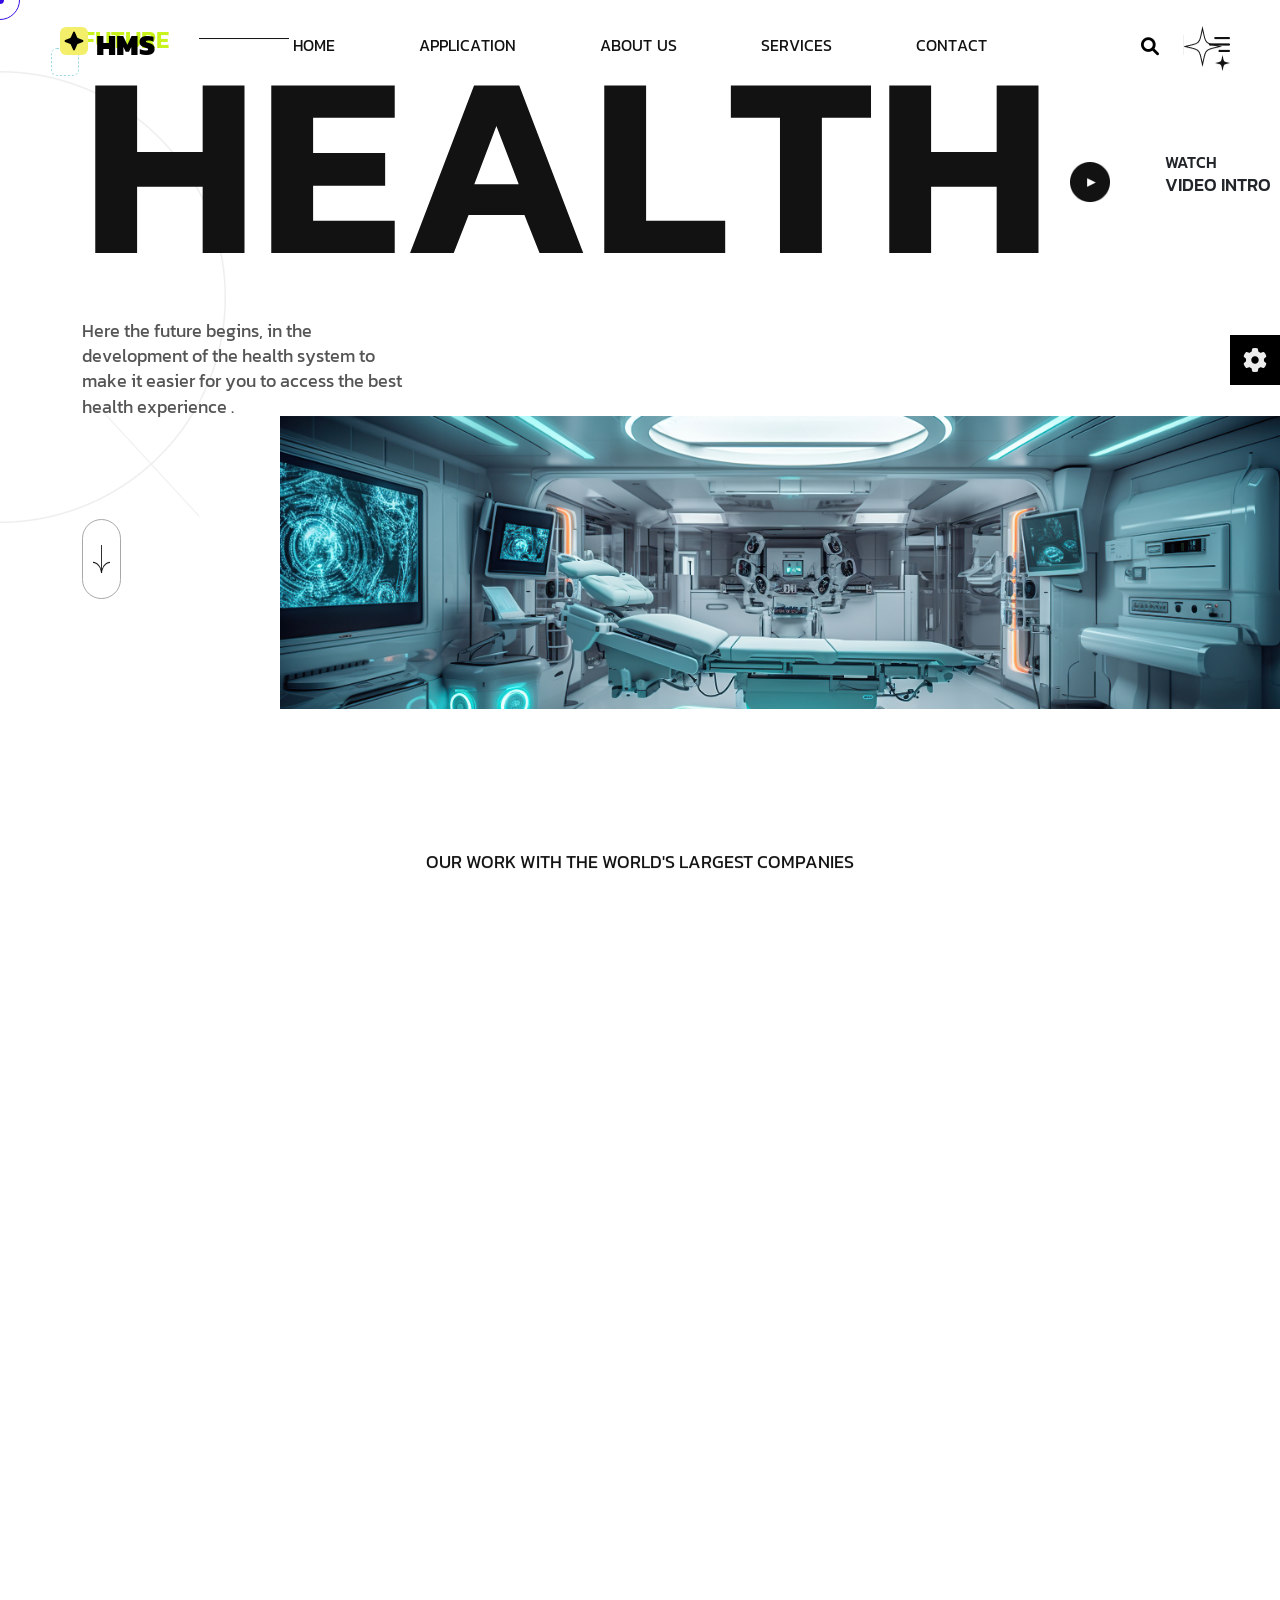
==== commit 1f5db87e: "Second Commit" ====
--- a/index.html
+++ b/index.html
@@ -150,11 +150,7 @@
                                 </ul>
                             </li>
                             <li>
-                                <div class="menu-heading">Team</div>
-                                <ul>
-                                    <li><a href="ifteam.html">about team</a></li>
-                                </ul>
-                            </li>
+                                
                             <li>
                                 <div class="menu-heading">contact</div>
                                 <ul>
@@ -175,7 +171,7 @@
                             
                         </ul>
                     </li>
-                    <li><a href="ifteam.html">team</a></li>
+                   
                     <li><a href="contact.html">CONTACT</a></li>
                 </ul>
             </div>
@@ -222,7 +218,7 @@
                         <li><a href="about.html">About</a></li>
                         <li><a href="contact.html">contact</a></li>
                         <li><a href="service.html">service</a></li>
-                        <li><a href="ifteam.html">Team</a></li>
+
                     </ul>
                 </div>
             </div>
@@ -241,7 +237,7 @@
                                     
                                     <li><a href="service.html">service patient</a></li>
                                     <li><a href="service.html">service doctors</a></li>
-                                    <li><a href="ifteam.html">about team</a></li>
+                                    
                                     <li><a href="contact.html">contact us</a></li>
                                     
                                 </ul>
@@ -261,17 +257,11 @@
                                     <li>
                                         <a href="service.html">Service</a>
                                     </li>
-                                    <li>
-                                        <a href="service_app.html">service app</a>
-                                        
-                                    </li>
+                                    
                                     
                                 </ul>
                             </li>
-                            <li>
-                                <a href="ifteam.html">team</a>
-                                <ul></ul>
-                            </li>
+                           
                             <li>
                                 <a href="contact.html">contact</a>
                             </li>
@@ -438,7 +428,7 @@
                                              you can communicate with the best doctors and research in all pharmacies and you are at home using the latest technology.
                                         </p>
                                         <div class="btn_wrapper">
-                                            <a class="wc-btn-light btn-hover btn-item" href="about.html"><span></span> sign up <i
+                                            <a class="wc-btn-light btn-hover btn-item" href="login.html"><span></span> sign up <i
                           class="fa-solid fa-arrow-right"></i></a>
                                         </div>
                                     </div>
@@ -582,7 +572,7 @@
                                         <div class="swiper-slide">
                                             <div class="portfolio__slide-3">
                                                 <a href="service-details.html">
-                                                    <h3 class="portfolio__title-3">Medical<span>integra </span> 2024</h3>
+                                                    <h3 class="portfolio__title-3">Medical<span>integra </span> 2025</h3>
                                                     <img src="assets/imgs/portfolio/3/2.jpg" alt="Portfolio Image">
                                                 </a>
                                             </div>
@@ -880,7 +870,7 @@
                                         <div class="accordion-item">
                                             <h2 class="accordion-header" id="headingFive">
                                                 <button class="accordion-button collapsed" type="button" data-bs-toggle="collapse" data-bs-target="#collapseFive" aria-expanded="false" aria-controls="collapseFive">
-                                                    Health Hup Mobile Application
+                                                    Health Mobile Application
                         </button>
                                             </h2>
                                             <div id="collapseFive" class="accordion-collapse collapse" aria-labelledby="headingFive" data-bs-parent="#accordionExample">
@@ -1039,7 +1029,7 @@
                                     <ul class="footer-menu-2 menu-anim">
                                         <li><a href="about.html">about us</a></li>
                                         <li><a href="contact.html">contact</a></li>
-                                        <li><a href="ifteam.html">Team</a></li>
+                                        
                                         <li><a href="application.html">App</a></li>
                                     </ul>
                                 </div>
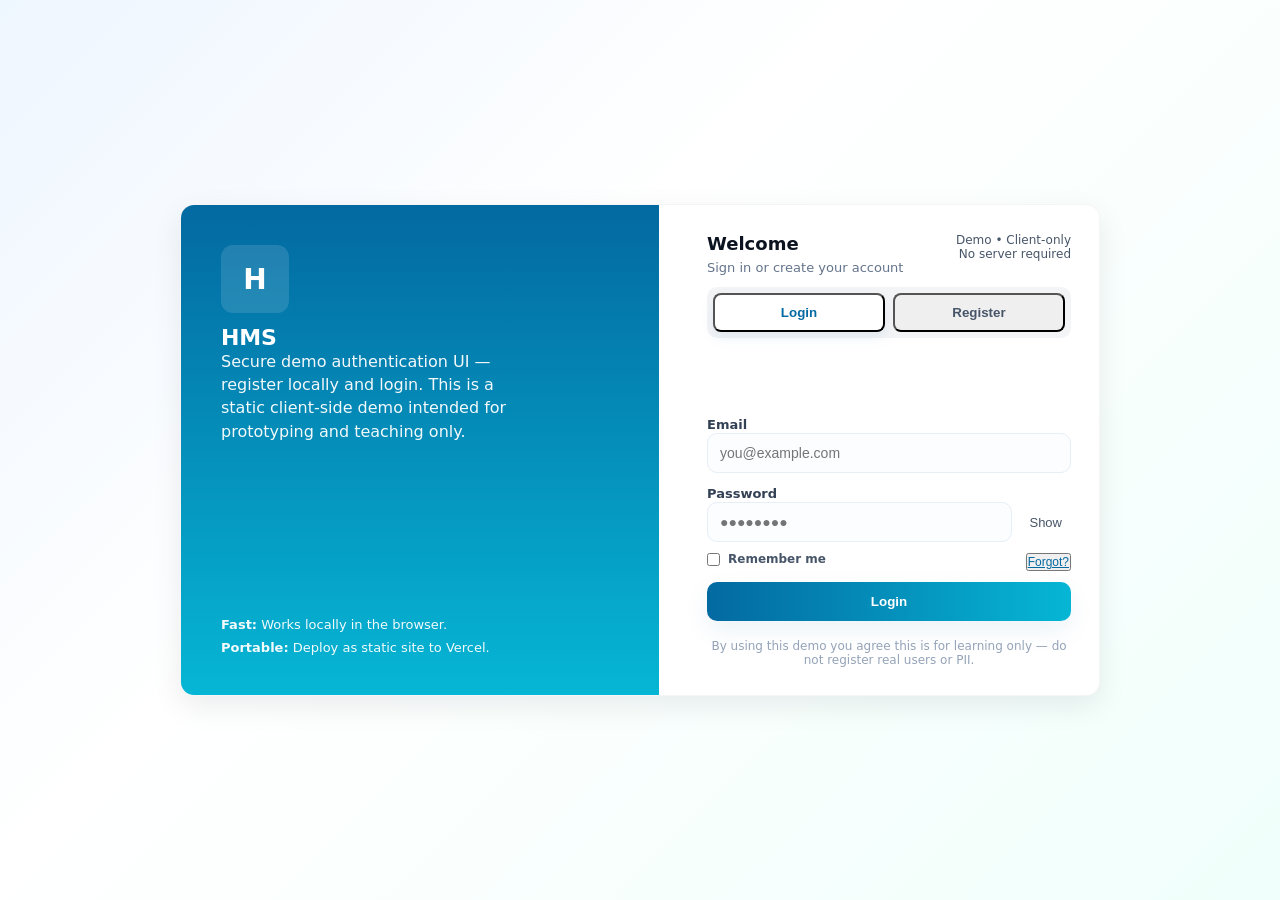
==== commit ef0ca925: "4th Commit" ====
--- a/index.html
+++ b/index.html
@@ -30,6 +30,21 @@
 
 
 <body>
+        <script>
+            // If a demo session isn't present, send user to login page.
+            // This keeps the site static-friendly and doesn't require server changes.
+            try {
+                const sess = localStorage.getItem('hms_session_v1') || sessionStorage.getItem('hms_session_v1');
+                if (!sess) {
+                    // prevent redirect loop when already on login page
+                    if (!location.pathname.endsWith('/login.html') && !location.pathname.endsWith('/login') ) {
+                        location.replace('login.html');
+                    }
+                }
+            } catch (e) {
+                // ignore storage errors and don't block page load
+            }
+        </script>
     <!-- Cursor Animation -->
     <div class="cursor1"></div>
     <div class="cursor2"></div>
